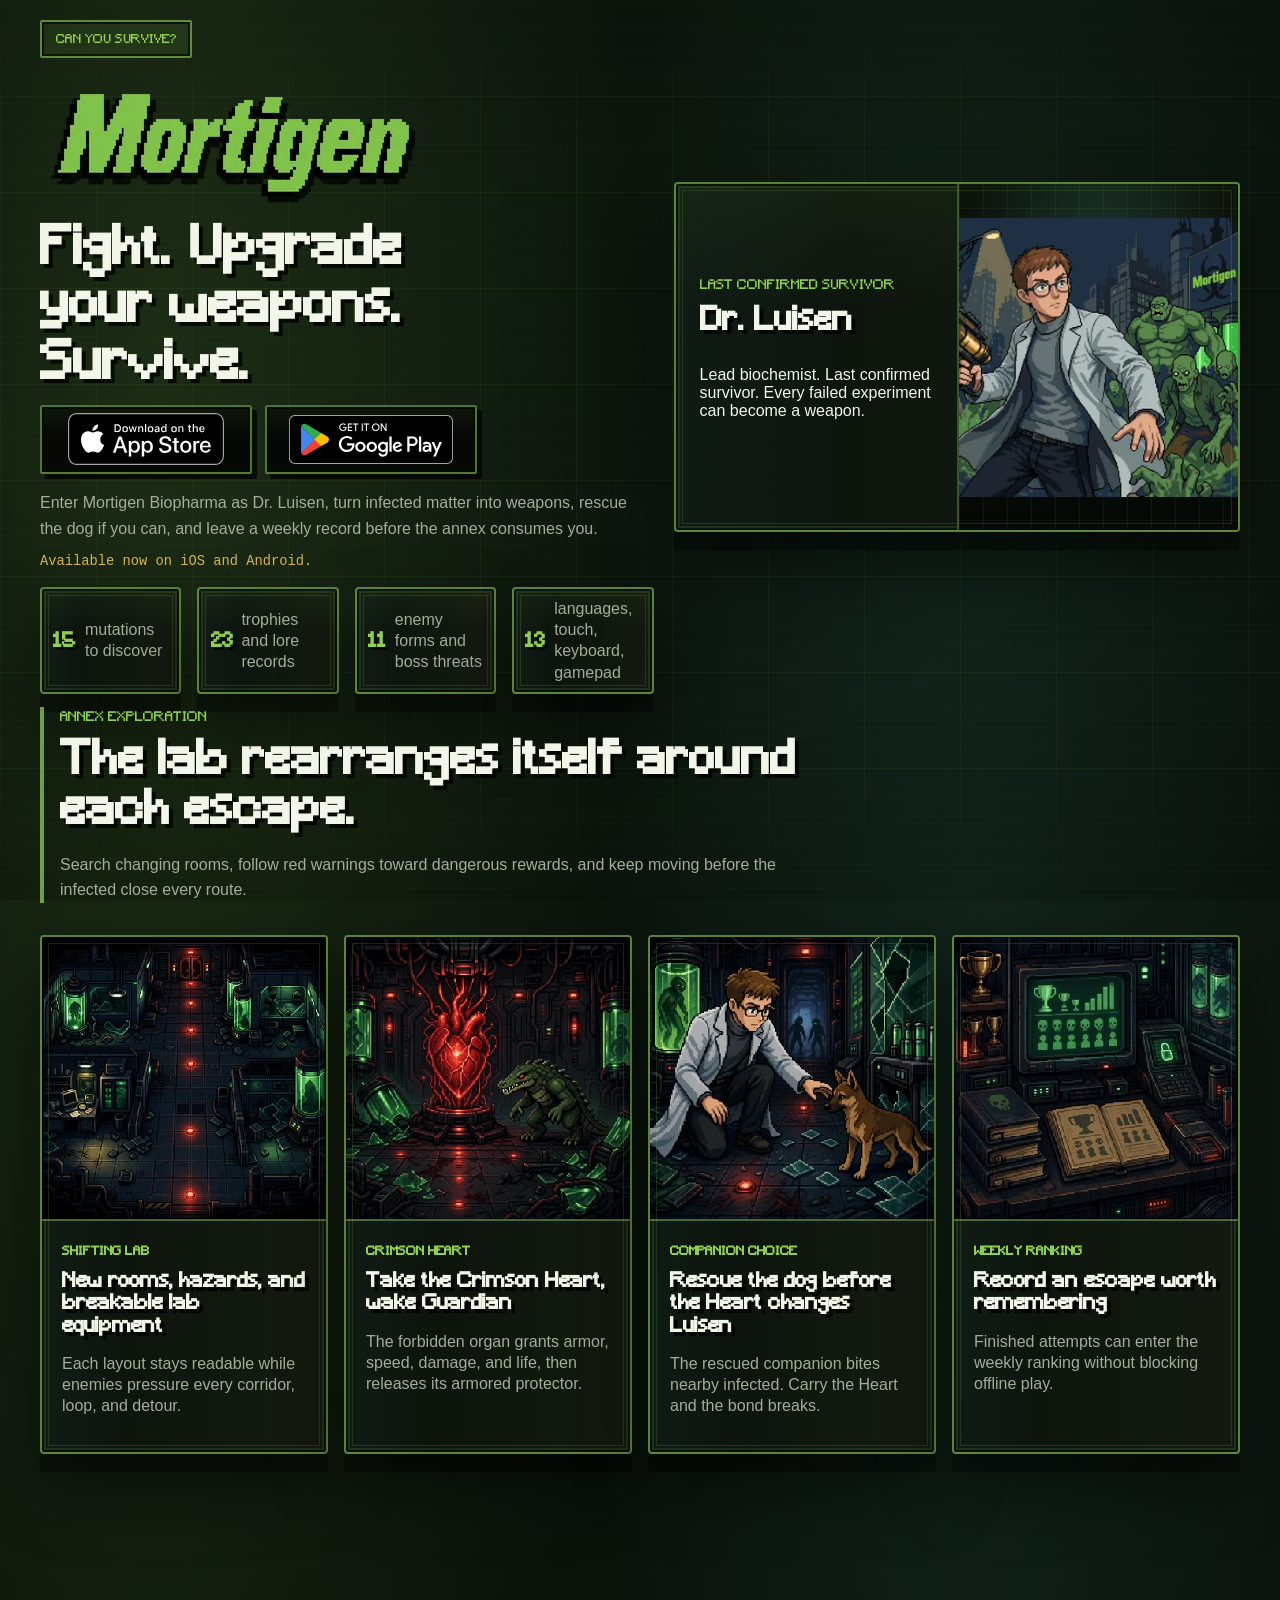
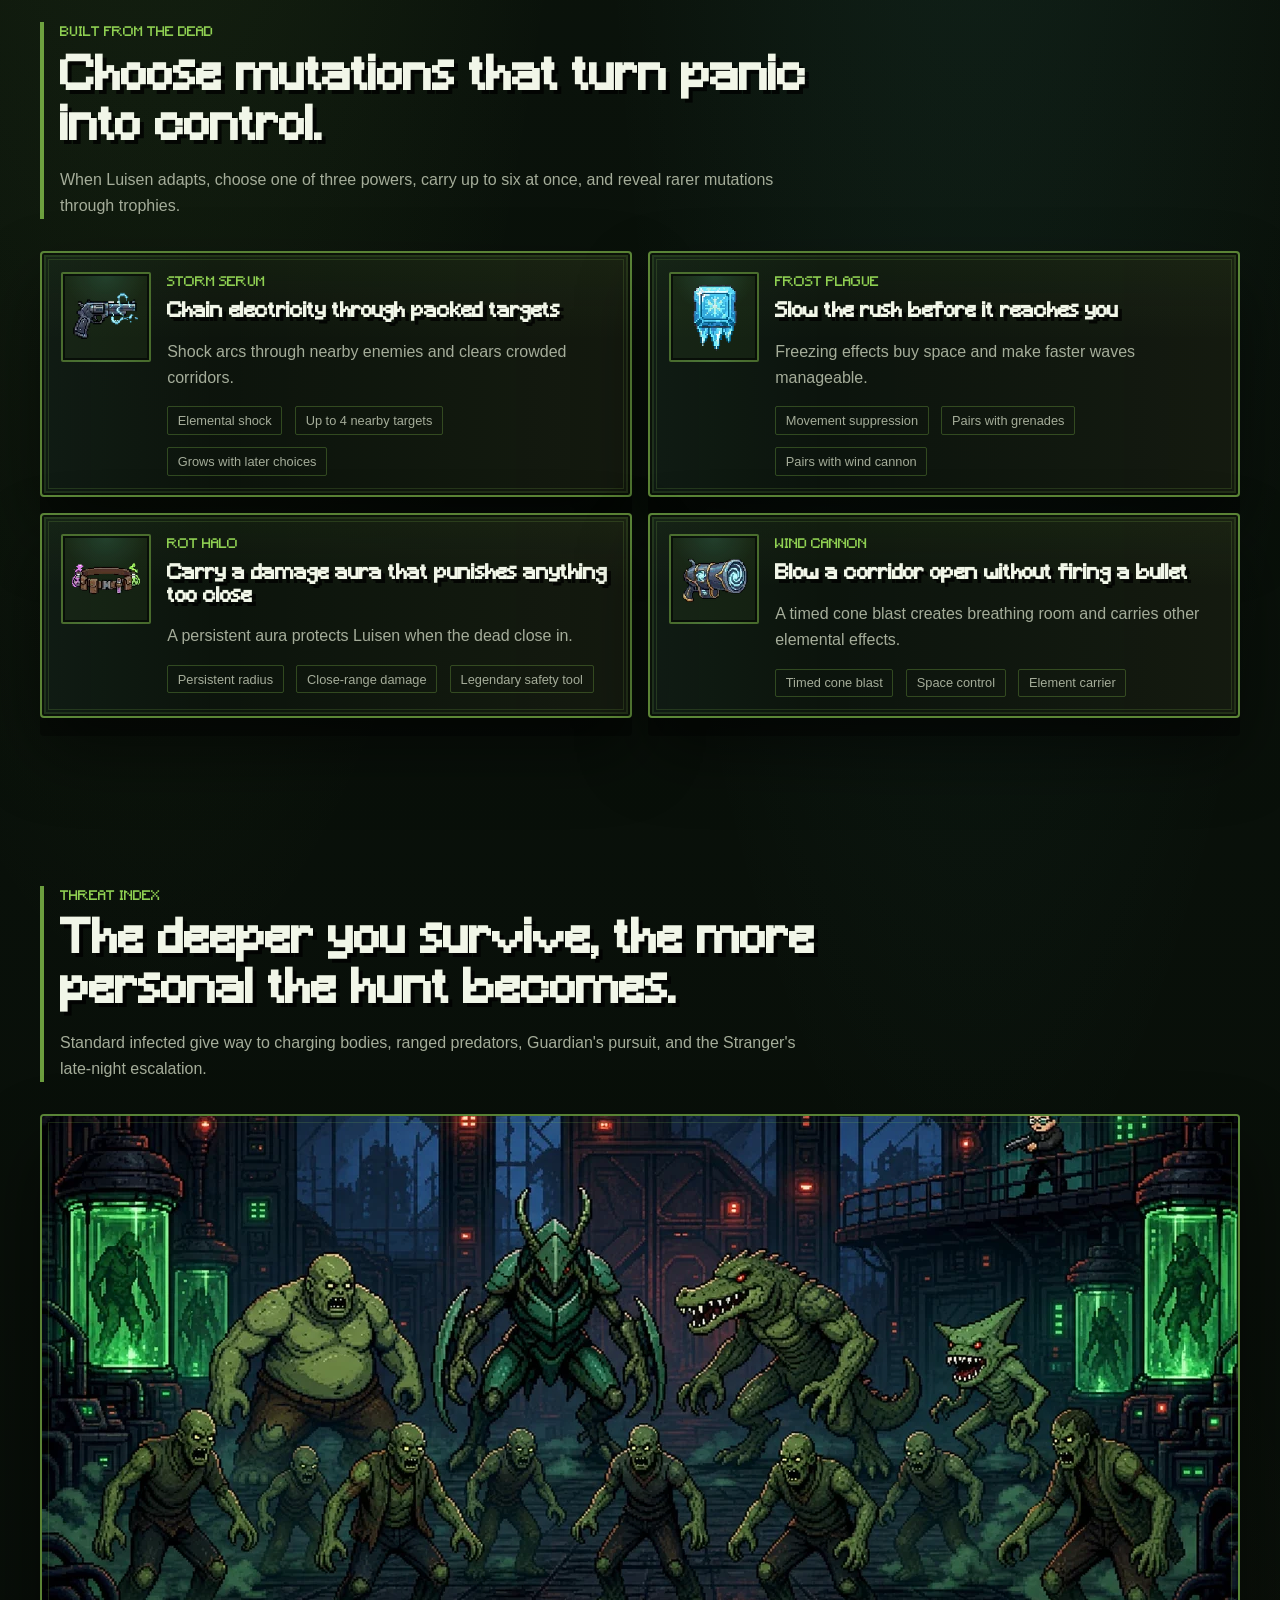
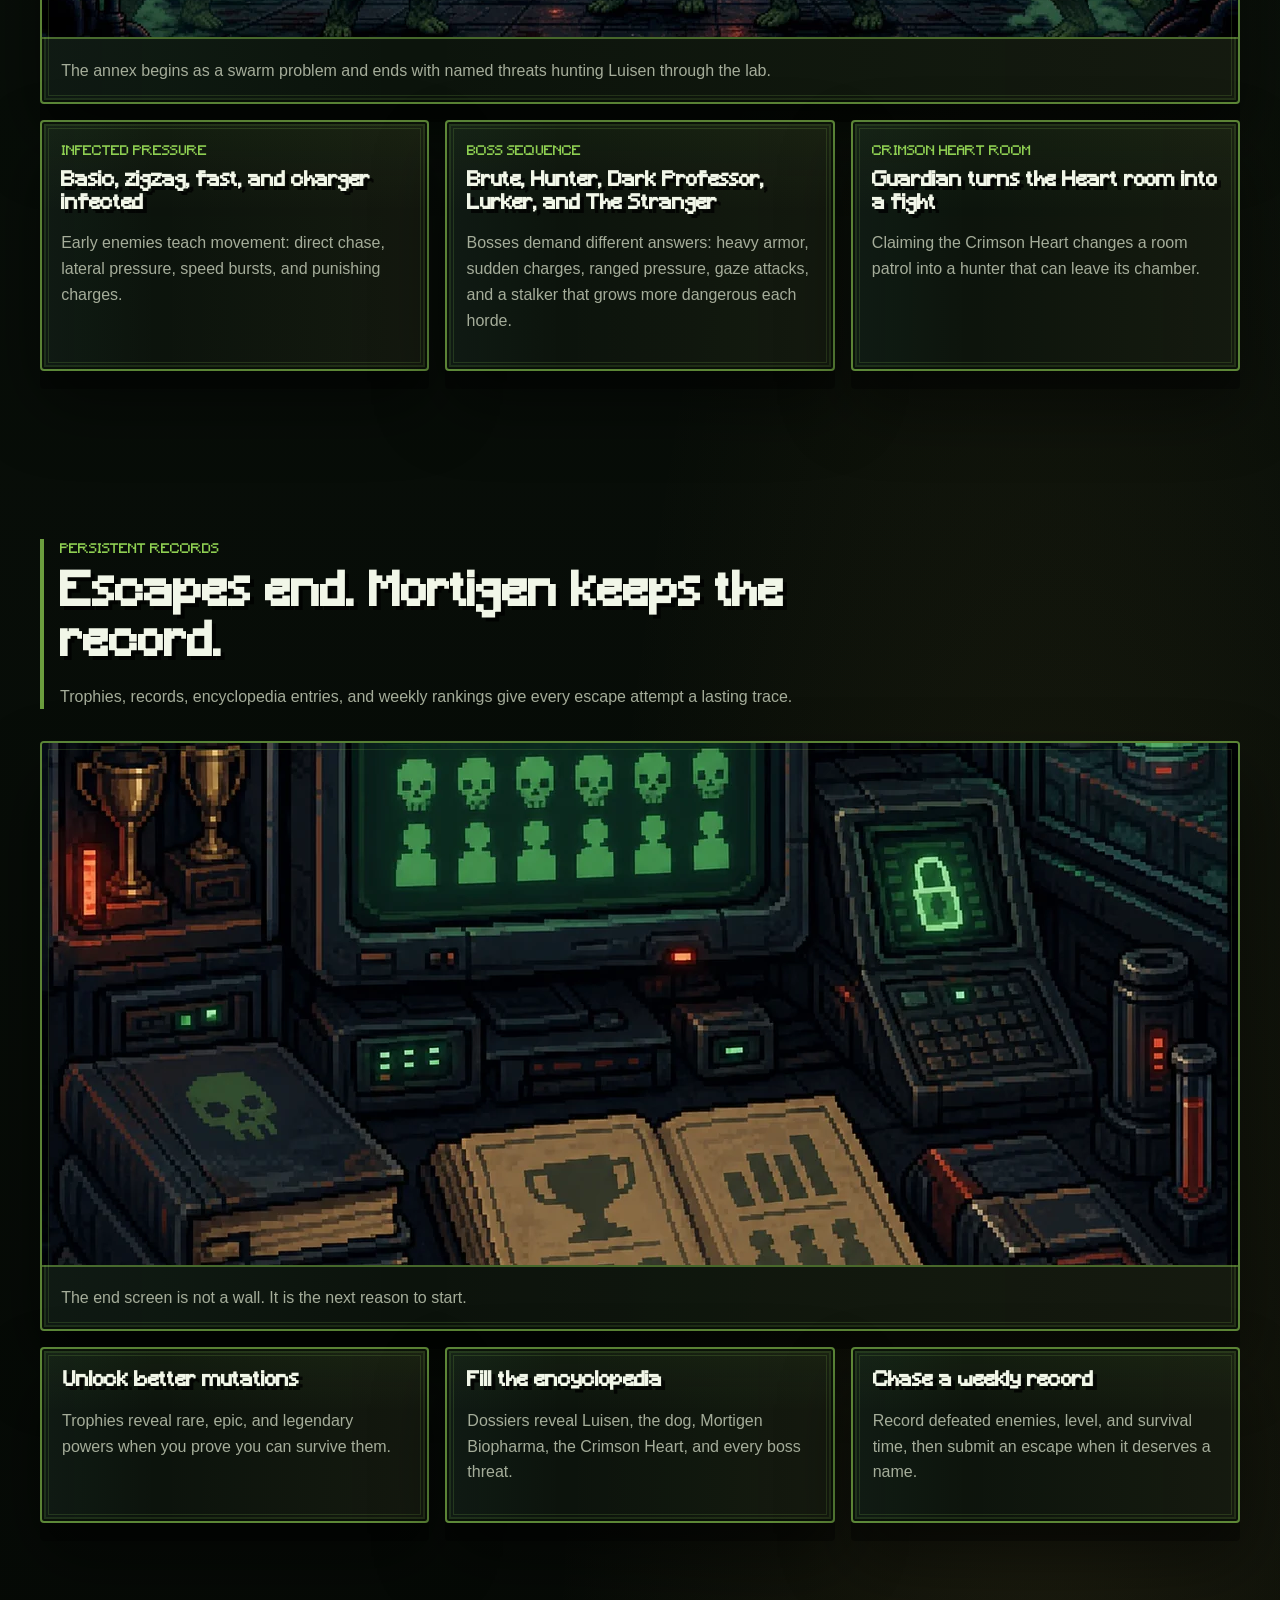
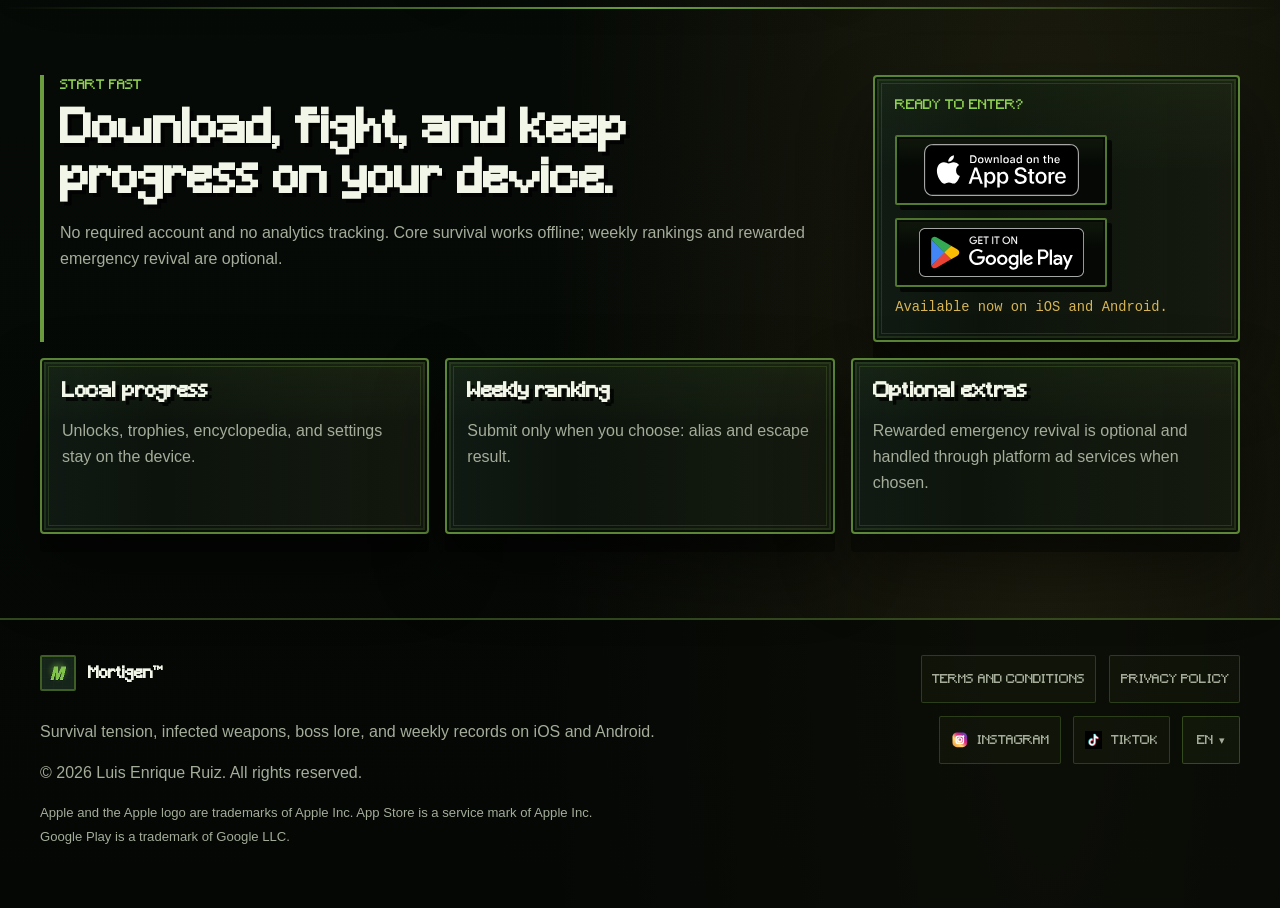
==== index.html @ 8c121f85 "animations" ====
<!doctype html>
<html lang="en">
  <head>
    <meta charset="utf-8">
    <meta name="viewport" content="width=device-width, initial-scale=1">
    <title data-i18n="meta.title">Mortigen | Survive the outbreak</title>
    <meta
      name="description"
      data-i18n-content="meta.description"
      content="Download Mortigen, a pixel survival shooter where a sealed biopharma annex, infected weapons, trophies, and weekly records shape every escape attempt."
    >
    <meta property="og:type" content="website">
    <meta
      property="og:title"
      data-i18n-content="meta.title"
      content="Mortigen | Survive the outbreak"
    >
    <meta
      property="og:description"
      data-i18n-content="meta.description"
      content="Download Mortigen, a pixel survival shooter where a sealed biopharma annex, infected weapons, trophies, and weekly records shape every escape attempt."
    >
    <meta property="og:url" content="https://koldo92.github.io/mortigen/">
    <meta property="og:image" content="https://koldo92.github.io/mortigen/assets/images/drluisen.png">
    <meta name="twitter:card" content="summary_large_image">
    <meta
      name="twitter:title"
      data-i18n-content="meta.title"
      content="Mortigen | Survive the outbreak"
    >
    <meta
      name="twitter:description"
      data-i18n-content="meta.description"
      content="Download Mortigen, a pixel survival shooter where a sealed biopharma annex, infected weapons, trophies, and weekly records shape every escape attempt."
    >
    <meta name="twitter:image" content="https://koldo92.github.io/mortigen/assets/images/drluisen.png">
    <script type="application/ld+json">
      {
        "@context": "https://schema.org",
        "@type": ["VideoGame", "MobileApplication"],
        "@id": "https://koldo92.github.io/mortigen/#app",
        "name": "Mortigen",
        "url": "https://koldo92.github.io/mortigen/",
        "image": "https://koldo92.github.io/mortigen/assets/images/drluisen.png",
        "description": "Mortigen is a pixel survival shooter for iOS and Android where a sealed biopharma annex, infected weapons, trophies, and weekly records shape every escape attempt.",
        "operatingSystem": "Android, iOS",
        "applicationCategory": "GameApplication",
        "offers": {
          "@type": "Offer",
          "price": "0.00"
        },
        "sameAs": [
          "https://apps.apple.com/us/app/mortigen/id6761758806",
          "https://play.google.com/store/apps/details?id=com.ler.mortigen"
        ]
      }
    </script>
    <link rel="icon" type="image/png" sizes="32x32" href="assets/images/favicon-32x32.png">
    <link rel="icon" type="image/png" sizes="16x16" href="assets/images/favicon-16x16.png">
    <link rel="icon" type="image/png" sizes="192x192" href="assets/images/favicon-192x192.png">
    <link rel="apple-touch-icon" sizes="180x180" href="assets/images/apple-touch-icon.png">
    <meta name="theme-color" content="#071009">
    <link rel="stylesheet" href="assets/css/site.css?v=20260701a">
    <script src="assets/js/home-i18n.js?v=20260701a" defer></script>
  </head>
  <body>
    <main id="main">
      <section class="section hero" id="download">
        <div class="container hero-grid">
          <div class="hero-copy">
            <span class="pill pulse" data-i18n="hero.status">
              CAN YOU SURVIVE?
            </span>

            <div class="logo-wrap">
              <img
                class="pixel-art"
                src="assets/images/mortigen_title-560.webp"
                srcset="
                  assets/images/mortigen_title-384.webp 384w,
                  assets/images/mortigen_title-560.webp 560w,
                  assets/images/mortigen_title-768.webp 768w
                "
                sizes="(max-width: 700px) calc(100vw - 1.25rem), 560px"
                width="1024"
                height="348"
                alt="Mortigen"
              >
            </div>

            <h1 data-i18n="hero.heading">
              Fight. Upgrade your weapons. Survive.
            </h1>

            <div class="hero-actions">
              <a
                class="store-badge-link"
                href="https://apps.apple.com/us/app/mortigen/id6761758806"
                target="_blank"
                rel="noopener noreferrer"
                data-i18n-aria-label="hero.appStoreBadgeAria"
                aria-label="Download Mortigen on the App Store"
              >
                <img
                  class="store-badge store-badge--app-store"
                  src="assets/images/app-store-badge.svg"
                  data-i18n-src="hero.appStoreBadgeSrc"
                  alt=""
                  aria-hidden="true"
                >
              </a>
              <a
                class="store-badge-link"
                href="https://play.google.com/store/apps/details?id=com.ler.mortigen"
                target="_blank"
                rel="noopener noreferrer"
                data-i18n-aria-label="hero.googlePlayBadgeAria"
                aria-label="Get Mortigen on Google Play"
              >
                <img
                  class="store-badge store-badge--google"
                  src="assets/images/google-play-badge-en.svg"
                  data-i18n-src="hero.googlePlayBadgeSrc"
                  alt=""
                  aria-hidden="true"
                >
              </a>
            </div>

            <p class="section-copy" data-i18n="hero.body">
              Enter Mortigen Biopharma as Dr. Luisen, turn infected matter into
              weapons, rescue the dog if you can, and leave a weekly record
              before the annex consumes you.
            </p>

            <p class="download-note" data-i18n="hero.downloadNote">
              Available now on iOS and Android.
            </p>

            <div class="stat-row">
              <article class="stat-card panel">
                <strong>15</strong>
                <span data-i18n="hero.statUpgrades">mutations to discover</span>
              </article>
              <article class="stat-card panel">
                <strong>23</strong>
                <span data-i18n="hero.statTrophies">
                  trophies and lore records
                </span>
              </article>
              <article class="stat-card panel">
                <strong>11</strong>
                <span data-i18n="hero.statBosses">enemy types and boss threats</span>
              </article>
              <article class="stat-card panel">
                <strong>13</strong>
                <span data-i18n="hero.statControls">
                  languages, touch, keyboard, gamepad
                </span>
              </article>
            </div>
          </div>

          <div
            class="hero-scene"
            data-i18n-aria-label="hero.sceneAria"
            aria-label="Mortigen artwork montage"
          >
            <article class="hero-card portrait-card panel">
              <div class="portrait-copy">
                <span class="eyebrow" data-i18n="hero.portraitEyebrow">
                  Last confirmed survivor
                </span>
                <h2>Dr. Luisen</h2>
                <p data-i18n="hero.portraitBody">
                  Lead biochemist. Last confirmed survivor. Every failed
                  experiment can become a weapon.
                </p>
              </div>
              <div class="portrait-frame">
                <img
                  src="assets/images/drluisen-480.webp"
                  srcset="
                    assets/images/drluisen-320.webp 320w,
                    assets/images/drluisen-480.webp 480w,
                    assets/images/drluisen-640.webp 640w,
                    assets/images/drluisen-768.webp 768w
                  "
                  sizes="(max-width: 1100px) calc(100vw - 2rem), 280px"
                  width="1024"
                  height="1024"
                  data-i18n-alt="hero.portraitAlt"
                  alt="Illustration of Dr. Luisen"
                >
              </div>
            </article>

          </div>
        </div>
      </section>

      <section class="section section-tight" id="systems">
        <div class="container">
          <header class="section-header">
            <span class="section-kicker" data-i18n="systems.kicker">Annex exploration</span>
            <h2 data-i18n="systems.heading">
              The lab rearranges itself around each escape.
            </h2>
            <p class="section-copy" data-i18n="systems.body">
              Search changing rooms, follow red warnings toward dangerous
              rewards, and keep moving before the infected close every route.
            </p>
          </header>

          <div class="systems-grid">
            <article class="system-card panel">
              <img
                class="system-card-media pixel-art"
                src="assets/images/lab-corridor-480.webp"
                srcset="
                  assets/images/lab-corridor-360.webp 360w,
                  assets/images/lab-corridor-480.webp 480w,
                  assets/images/lab-corridor-640.webp 640w
                "
                sizes="(max-width: 700px) calc(100vw - 1.25rem), (max-width: 900px) calc((100vw - 3rem) / 2), (max-width: 1232px) calc((100vw - 5rem) / 4), 288px"
                width="1254"
                height="1254"
                loading="lazy"
                decoding="async"
                data-i18n-alt="systems.card1Alt"
                alt="Pixel art shifting laboratory corridor"
              >
              <div class="system-card-body">
                <strong data-i18n="systems.card1Label">Shifting lab</strong>
                <h3 data-i18n="systems.card1Title">New rooms, hazards, and breakable lab equipment</h3>
                <p data-i18n="systems.card1Body">
                  Each layout stays readable while enemies pressure every
                  corridor, loop, and detour.
                </p>
              </div>
            </article>

            <article class="system-card panel">
              <img
                class="system-card-media pixel-art"
                src="assets/images/crimson-heart-room-480.webp"
                srcset="
                  assets/images/crimson-heart-room-360.webp 360w,
                  assets/images/crimson-heart-room-480.webp 480w,
                  assets/images/crimson-heart-room-640.webp 640w
                "
                sizes="(max-width: 700px) calc(100vw - 1.25rem), (max-width: 900px) calc((100vw - 3rem) / 2), (max-width: 1232px) calc((100vw - 5rem) / 4), 288px"
                width="1254"
                height="1254"
                loading="lazy"
                decoding="async"
                data-i18n-alt="systems.card2Alt"
                alt="Pixel art Crimson Heart room guarded by Guardian"
              >
              <div class="system-card-body">
                <strong data-i18n="systems.card2Label">Crimson Heart</strong>
                <h3 data-i18n="systems.card2Title">Take the Crimson Heart, wake Guardian</h3>
                <p data-i18n="systems.card2Body">
                  The forbidden organ grants armor, speed, damage, and life,
                  then releases its armored protector.
                </p>
              </div>
            </article>

            <article class="system-card panel">
              <img
                class="system-card-media pixel-art"
                src="assets/images/dog-rescue-480.webp"
                srcset="
                  assets/images/dog-rescue-360.webp 360w,
                  assets/images/dog-rescue-480.webp 480w,
                  assets/images/dog-rescue-640.webp 640w
                "
                sizes="(max-width: 700px) calc(100vw - 1.25rem), (max-width: 900px) calc((100vw - 3rem) / 2), (max-width: 1232px) calc((100vw - 5rem) / 4), 288px"
                width="1254"
                height="1254"
                loading="lazy"
                decoding="async"
                data-i18n-alt="systems.card3Alt"
                alt="Pixel art Dr. Luisen rescuing the dog"
              >
              <div class="system-card-body">
                <strong data-i18n="systems.card3Label">Companion choice</strong>
                <h3 data-i18n="systems.card3Title">Rescue the dog before the Heart changes Luisen</h3>
                <p data-i18n="systems.card3Body">
                  The rescued companion bites nearby infected. Carry the Heart
                  and the bond breaks.
                </p>
              </div>
            </article>

            <article class="system-card panel">
              <img
                class="system-card-media pixel-art"
                src="assets/images/progression-console-480.webp"
                srcset="
                  assets/images/progression-console-360.webp 360w,
                  assets/images/progression-console-480.webp 480w,
                  assets/images/progression-console-640.webp 640w
                "
                sizes="(max-width: 700px) calc(100vw - 1.25rem), (max-width: 900px) calc((100vw - 3rem) / 2), (max-width: 1232px) calc((100vw - 5rem) / 4), 288px"
                width="1254"
                height="1254"
                loading="lazy"
                decoding="async"
                data-i18n-alt="systems.card4Alt"
                alt="Pixel art weekly ranking console"
              >
              <div class="system-card-body">
                <strong data-i18n="systems.card4Label">Weekly ranking</strong>
                <h3 data-i18n="systems.card4Title">Record an escape worth remembering</h3>
                <p data-i18n="systems.card4Body">
                  Finished attempts can enter the weekly ranking without
                  blocking offline play.
                </p>
              </div>
            </article>
          </div>
        </div>
      </section>

      <section class="section" id="features">
        <div class="container">
          <header class="section-header">
            <span class="section-kicker" data-i18n="features.kicker">Built from the dead</span>
            <h2 data-i18n="features.heading">
              Choose mutations that turn panic into control.
            </h2>
            <p class="section-copy" data-i18n="features.body">
              When Luisen adapts, choose one of three powers, carry up to six at
              once, and reveal rarer mutations through trophies.
            </p>
          </header>

          <div class="features-grid">
            <article class="feature-card panel">
              <div class="icon-wrap">
                <img
                  class="pixel-art"
                  src="assets/images/electricity-96.webp"
                  srcset="
                    assets/images/electricity-96.webp 96w,
                    assets/images/electricity-144.webp 144w
                  "
                  sizes="72px"
                  data-i18n-alt="features.card1Alt"
                  alt="Electric pistol icon"
                >
              </div>
              <div>
                <span class="eyebrow" data-i18n="features.card1Eyebrow">Storm Serum</span>
                <h3 data-i18n="features.card1Title">Chain electricity through packed targets</h3>
                <p data-i18n="features.card1Body">
                  Shock arcs through nearby enemies and clears crowded corridors.
                </p>
                <div class="feature-meta">
                  <span data-i18n="features.card1Meta1">Elemental shock</span>
                  <span data-i18n="features.card1Meta2">Up to 4 nearby targets</span>
                  <span data-i18n="features.card1Meta3">Grows with later choices</span>
                </div>
              </div>
            </article>

            <article class="feature-card panel">
              <div class="icon-wrap">
                <img
                  class="pixel-art"
                  src="assets/images/ice-96.webp"
                  srcset="
                    assets/images/ice-96.webp 71w,
                    assets/images/ice-144.webp 106w
                  "
                  sizes="72px"
                  data-i18n-alt="features.card2Alt"
                  alt="Frozen rounds icon"
                >
              </div>
              <div>
                <span class="eyebrow" data-i18n="features.card2Eyebrow">Frost Plague</span>
                <h3 data-i18n="features.card2Title">Slow the rush before it reaches you</h3>
                <p data-i18n="features.card2Body">
                  Freezing effects buy space and make faster waves manageable.
                </p>
                <div class="feature-meta">
                  <span data-i18n="features.card2Meta1">Movement suppression</span>
                  <span data-i18n="features.card2Meta2">Pairs with grenades</span>
                  <span data-i18n="features.card2Meta3">Pairs with wind cannon</span>
                </div>
              </div>
            </article>

            <article class="feature-card panel">
              <div class="icon-wrap">
                <img
                  class="pixel-art"
                  src="assets/images/belt-96.webp"
                  srcset="
                    assets/images/belt-96.webp 96w,
                    assets/images/belt-144.webp 144w
                  "
                  sizes="72px"
                  data-i18n-alt="features.card3Alt"
                  alt="Aura power-up icon"
                >
              </div>
              <div>
                <span class="eyebrow" data-i18n="features.card3Eyebrow">Rot Halo</span>
                <h3 data-i18n="features.card3Title">
                  Carry a damage aura that punishes anything too close
                </h3>
                <p data-i18n="features.card3Body">
                  A persistent aura protects Luisen when the dead close in.
                </p>
                <div class="feature-meta">
                  <span data-i18n="features.card3Meta1">Persistent radius</span>
                  <span data-i18n="features.card3Meta2">Close-range damage</span>
                  <span data-i18n="features.card3Meta3">Legendary safety tool</span>
                </div>
              </div>
            </article>

            <article class="feature-card panel">
              <div class="icon-wrap">
                <img
                  class="pixel-art"
                  src="assets/images/windcannon-96.webp"
                  srcset="
                    assets/images/windcannon-96.webp 96w,
                    assets/images/windcannon-144.webp 144w
                  "
                  sizes="72px"
                  data-i18n-alt="features.card4Alt"
                  alt="Wind cannon icon"
                >
              </div>
              <div>
                <span class="eyebrow" data-i18n="features.card4Eyebrow">Wind Cannon</span>
                <h3 data-i18n="features.card4Title">
                  Blow a corridor open without firing a bullet
                </h3>
                <p data-i18n="features.card4Body">
                  A timed cone blast creates breathing room and carries other
                  elemental effects.
                </p>
                <div class="feature-meta">
                  <span data-i18n="features.card4Meta1">Timed cone blast</span>
                  <span data-i18n="features.card4Meta2">Space control</span>
                  <span data-i18n="features.card4Meta3">Element carrier</span>
                </div>
              </div>
            </article>
          </div>
        </div>
      </section>

      <section class="section" id="threats">
        <div class="container">
          <header class="section-header">
            <span class="section-kicker" data-i18n="threat.kicker">Threat index</span>
            <h2 data-i18n="threat.heading">
              The deeper you survive, the more personal the hunt becomes.
            </h2>
            <p class="section-copy" data-i18n="threat.body">
              Standard infected give way to charging bodies, ranged predators,
              Guardian's pursuit, and the Stranger's late-night escalation.
            </p>
          </header>

          <figure class="panel media-banner">
            <img
              class="pixel-art"
              src="assets/images/threat-roster-banner-960.webp"
              srcset="
                assets/images/threat-roster-banner-640.webp 640w,
                assets/images/threat-roster-banner-960.webp 960w,
                assets/images/threat-roster-banner-1200.webp 1200w
              "
              sizes="(max-width: 1232px) calc(100vw - 2rem), 1200px"
              width="1200"
              height="525"
              loading="lazy"
              decoding="async"
              data-i18n-alt="threat.mediaAlt"
              alt="Pixel art enemy roster inside the Mortigen annex"
            >
            <figcaption data-i18n="threat.mediaCaption">
              The annex begins as a swarm problem and ends with named threats
              hunting Luisen through the lab.
            </figcaption>
          </figure>

          <div class="threat-grid">
            <article class="threat-card panel">
              <span class="eyebrow" data-i18n="threat.card1Eyebrow">Infected pressure</span>
              <h3 data-i18n="threat.card1Title">Basic, zigzag, fast, and charger infected</h3>
              <p data-i18n="threat.card1Body">
                Early enemies teach movement: direct chase, lateral pressure,
                speed bursts, and punishing charges.
              </p>
            </article>

            <article class="threat-card panel">
              <span class="eyebrow" data-i18n="threat.card2Eyebrow">Boss sequence</span>
              <h3 data-i18n="threat.card2Title">Brute, Hunter, Dark Professor, Lurker, and The Stranger</h3>
              <p data-i18n="threat.card2Body">
                Bosses demand different answers: heavy armor, sudden charges,
                ranged pressure, gaze attacks, and a stalker that grows more
                dangerous each horde.
              </p>
            </article>

            <article class="threat-card panel">
              <span class="eyebrow" data-i18n="threat.card3Eyebrow">Crimson Heart room</span>
              <h3 data-i18n="threat.card3Title">Guardian turns the Heart room into a fight</h3>
              <p data-i18n="threat.card3Body">
                Claiming the Crimson Heart changes a room patrol into a hunter
                that can leave its chamber.
              </p>
            </article>
          </div>
        </div>
      </section>

      <section class="section" id="progression">
        <div class="container">
          <header class="section-header">
            <span class="section-kicker" data-i18n="progression.kicker">Persistent records</span>
            <h2 data-i18n="progression.heading">
              Escapes end. Mortigen keeps the record.
            </h2>
            <p class="section-copy" data-i18n="progression.body">
              Trophies, records, encyclopedia entries, and weekly
              rankings give every escape attempt a lasting trace.
            </p>
          </header>

          <figure class="panel progression-media">
            <img
              class="pixel-art"
              src="assets/images/progression-console-banner-960.webp"
              srcset="
                assets/images/progression-console-banner-640.webp 640w,
                assets/images/progression-console-banner-960.webp 960w,
                assets/images/progression-console-banner-1200.webp 1200w
              "
              sizes="(max-width: 1232px) calc(100vw - 2rem), 1200px"
              width="1200"
              height="525"
              loading="lazy"
              decoding="async"
              data-i18n-alt="progression.mediaAlt"
              alt="Pixel art progression console with trophies and weekly rank"
            >
            <figcaption data-i18n="progression.mediaCaption">
              The end screen is not a wall. It is the next reason to start.
            </figcaption>
          </figure>

          <div class="privacy-grid">
            <article class="privacy-card panel">
              <h3 data-i18n="progression.card1Title">Unlock better mutations</h3>
              <p data-i18n="progression.card1Body">
                Trophies reveal rare, epic, and legendary powers when you prove
                you can survive them.
              </p>
            </article>

            <article class="privacy-card panel">
              <h3 data-i18n="progression.card2Title">Fill the encyclopedia</h3>
              <p data-i18n="progression.card2Body">
                Dossiers reveal Luisen, the dog, Mortigen Biopharma, the
                Crimson Heart, and every boss threat.
              </p>
            </article>

            <article class="privacy-card panel">
              <h3 data-i18n="progression.card3Title">Chase a weekly record</h3>
              <p data-i18n="progression.card3Body">
                Record defeated enemies, depth reached, and survival time, then
                submit an escape when it deserves a name.
              </p>
            </article>
          </div>
        </div>
      </section>

      <section class="section final-cta" id="privacy-summary">
        <div class="container final-cta-grid">
          <header class="section-header final-cta-copy">
            <span class="section-kicker" data-i18n="privacy.kicker">Start fast</span>
            <h2 data-i18n="privacy.heading">
              Download, fight, and keep progress on your device.
            </h2>
            <p class="section-copy" data-i18n="privacy.body">
              No required account and no analytics tracking. Core survival
              works offline; weekly rankings and rewarded emergency revival are
              optional.
            </p>
          </header>

          <div
            class="panel final-download-panel"
            data-i18n-aria-label="privacy.downloadAria"
            aria-label="Download Mortigen"
          >
            <span class="eyebrow" data-i18n="privacy.downloadEyebrow">Ready to enter?</span>
            <div class="hero-actions hero-actions--compact">
              <a
                class="store-badge-link"
                href="https://apps.apple.com/us/app/mortigen/id6761758806"
                target="_blank"
                rel="noopener noreferrer"
                data-i18n-aria-label="hero.appStoreBadgeAria"
                aria-label="Download Mortigen on the App Store"
              >
                <img
                  class="store-badge store-badge--app-store"
                  src="assets/images/app-store-badge.svg"
                  data-i18n-src="hero.appStoreBadgeSrc"
                  alt=""
                  aria-hidden="true"
                >
              </a>
              <a
                class="store-badge-link"
                href="https://play.google.com/store/apps/details?id=com.ler.mortigen"
                target="_blank"
                rel="noopener noreferrer"
                data-i18n-aria-label="hero.googlePlayBadgeAria"
                aria-label="Get Mortigen on Google Play"
              >
                <img
                  class="store-badge store-badge--google"
                  src="assets/images/google-play-badge-en.svg"
                  data-i18n-src="hero.googlePlayBadgeSrc"
                  alt=""
                  aria-hidden="true"
                >
              </a>
            </div>
            <p class="download-note" data-i18n="hero.downloadNote">
              Available now on iOS and Android.
            </p>
          </div>
        </div>

        <div class="container">
          <div class="privacy-grid trust-grid">
            <article class="privacy-card panel">
              <h3 data-i18n="privacy.card1Title">Local progress</h3>
              <p data-i18n="privacy.card1Body">
                Unlocks, trophies, encyclopedia, and settings stay on
                the device.
              </p>
            </article>

            <article class="privacy-card panel">
              <h3 data-i18n="privacy.card2Title">Weekly ranking</h3>
              <p data-i18n="privacy.card2Body">
                Submit only when you choose: alias and escape result.
              </p>
            </article>

            <article class="privacy-card panel">
              <h3 data-i18n="privacy.card3Title">Optional extras</h3>
              <p data-i18n="privacy.card3Body">
                Rewarded emergency revival is optional and handled through
                platform ad services when chosen.
              </p>
            </article>
          </div>
        </div>
      </section>

    </main>

    <footer class="footer">
      <div class="container footer-inner">
        <div class="footer-copy">
          <div class="footer-brand">
            <span class="footer-brand-mark">
              <img
                class="pixel-art"
                src="assets/images/app_icon-64.png"
                width="64"
                height="64"
                alt=""
                aria-hidden="true"
              >
            </span>
            <strong data-i18n="footer.title">Mortigen™</strong>
          </div>
          <p data-i18n="footer.body">
            Survival tension, infected weapons, boss lore, and weekly records on iOS and Android.
          </p>
          <p data-i18n="footer.copyright">
            © 2026 Luis Enrique Ruiz. All rights reserved.
          </p>
          <p class="footer-legal-note footer-legal-note-inline">
            <span data-i18n="footer.appleTrademark">
              Apple and the Apple logo are trademarks of Apple Inc. App Store is
              a service mark of Apple Inc.
            </span>
            <span data-i18n="footer.googleTrademark">
              Google Play is a trademark of Google LLC.
            </span>
          </p>
        </div>

        <div class="footer-links">
          <a
            href="terms.html"
            data-i18n="footer.terms"
            data-i18n-href="links.terms"
          >
            Terms and Conditions
          </a>
          <a
            href="privacy.html"
            data-i18n="footer.privacy"
            data-i18n-href="links.privacy"
          >
            Privacy Policy
          </a>
          <div class="footer-social-links">
            <a
              class="footer-social-link"
              href="https://www.instagram.com/mortigengame"
              target="_blank"
              rel="noopener noreferrer"
              aria-label="Instagram"
              title="Instagram"
            >
              <svg viewBox="0 0 24 24" aria-hidden="true" focusable="false">
                <defs>
                  <linearGradient id="instagram-gradient-index" x1="0%" y1="100%" x2="100%" y2="0%">
                    <stop offset="0%" stop-color="#f58529" />
                    <stop offset="35%" stop-color="#feda77" />
                    <stop offset="60%" stop-color="#dd2a7b" />
                    <stop offset="82%" stop-color="#8134af" />
                    <stop offset="100%" stop-color="#515bd4" />
                  </linearGradient>
                </defs>
                <rect x="2" y="2" width="20" height="20" rx="6" fill="url(#instagram-gradient-index)" />
                <rect x="7" y="7" width="10" height="10" rx="3" fill="none" stroke="#fff" stroke-width="1.8" />
                <circle cx="12" cy="12" r="2.7" fill="none" stroke="#fff" stroke-width="1.8" />
                <circle cx="17.1" cy="6.9" r="1.2" fill="#fff" />
              </svg>
              <span>Instagram</span>
            </a>
            <a
              class="footer-social-link"
              href="https://www.tiktok.com/@mortigengame"
              target="_blank"
              rel="noopener noreferrer"
              aria-label="TikTok"
              title="TikTok"
            >
              <img
                src="assets/images/tiktok-icon-black-square-48.png"
                alt=""
                width="24"
                height="24"
              />
              <span>TikTok</span>
            </a>
          </div>
          <div
            class="lang-switch lang-switch--dropdown footer-lang-switch"
            data-lang-switch
          >
            <button
              class="lang-switch__trigger"
              type="button"
              data-lang-trigger
              aria-haspopup="true"
              aria-expanded="false"
              data-i18n-aria-label="lang.aria"
              aria-label="Language selector"
            >
              <span class="lang-switch__trigger-label" data-lang-trigger-label>EN</span>
              <span class="lang-switch__chevron" aria-hidden="true">▾</span>
            </button>
            <div
              class="lang-switch__menu"
              role="group"
              data-lang-menu
              hidden
            >
              <button
                class="lang-switch__button"
                type="button"
                data-lang-toggle="en"
                aria-pressed="true"
              >
                EN
              </button>
              <button
                class="lang-switch__button"
                type="button"
                data-lang-toggle="es"
                aria-pressed="false"
              >
                ES
              </button>
              <button
                class="lang-switch__button"
                type="button"
                data-lang-toggle="zh"
                aria-pressed="false"
              >
                中文
              </button>
              <button
                class="lang-switch__button"
                type="button"
                data-lang-toggle="fr"
                aria-pressed="false"
              >
                FR
              </button>
              <button
                class="lang-switch__button"
                type="button"
                data-lang-toggle="hi"
                aria-pressed="false"
              >
                HI
              </button>
              <button
                class="lang-switch__button"
                type="button"
                data-lang-toggle="pt"
                aria-pressed="false"
              >
                PT
              </button>
              <button
                class="lang-switch__button"
                type="button"
                data-lang-toggle="ru"
                aria-pressed="false"
              >
                RU
              </button>
              <button
                class="lang-switch__button"
                type="button"
                data-lang-toggle="eu"
                aria-pressed="false"
              >
                EU
              </button>
              <button
                class="lang-switch__button"
                type="button"
                data-lang-toggle="de"
                aria-pressed="false"
              >
                DE
              </button>
              <button
                class="lang-switch__button"
                type="button"
                data-lang-toggle="it"
                aria-pressed="false"
              >
                IT
              </button>
              <button
                class="lang-switch__button"
                type="button"
                data-lang-toggle="ja"
                aria-pressed="false"
              >
                日本語
              </button>
              <button
                class="lang-switch__button"
                type="button"
                data-lang-toggle="bn"
                aria-pressed="false"
              >
                বাংলা
              </button>
              <button
                class="lang-switch__button"
                type="button"
                data-lang-toggle="ko"
                aria-pressed="false"
              >
                한국어
              </button>
            </div>
          </div>
        </div>
      </div>
    </footer>
  </body>
</html>
---- assets/css/site.css ----
@font-face {
  font-family: "RetroFont";
  src: url("../fonts/retrofont.ttf") format("truetype");
  font-display: swap;
}:root {
  --bg: #050805;
  --bg-2: #0c160d;
  --panel: rgba(13, 21, 13, 0.93);
  --panel-strong: rgba(6, 10, 6, 0.97);
  --line: rgba(143, 208, 82, 0.26);
  --line-strong: rgba(143, 208, 82, 0.58);
  --text: #f1f6e8;
  --muted: #a5ad9a;
  --toxic: #8fd052;
  --teal: #65e6d4;
  --amber: #e8c35a;
  --danger: #e36e54;
  --shadow: 0 18px 0 rgba(0, 0, 0, 0.36), 0 34px 70px rgba(0, 0, 0, 0.48);
  --radius: 4px;
  --radius-sm: 2px;
  --font-display: "RetroFont", "Trebuchet MS", sans-serif;
  --font-body: "Avenir Next", "Segoe UI", "Helvetica Neue", sans-serif;
  --font-mono: "SFMono-Regular", "Menlo", "Consolas", monospace;
}* {
  box-sizing: border-box;
}html {
  scroll-behavior: smooth;
  scroll-padding-top: 7rem;
}body {
  margin: 0;
  min-height: 100vh;
  font-family: var(--font-body);
  color: var(--text);
  background:
    radial-gradient(ellipse at 12% 6%, rgba(143, 208, 82, 0.13), transparent 30%),
    radial-gradient(ellipse at 82% 92%, rgba(232, 195, 90, 0.1), transparent 34%),
    radial-gradient(ellipse at 76% 18%, rgba(101, 230, 212, 0.08), transparent 28%),
    linear-gradient(180deg, var(--bg-2), var(--bg));
}body::before,
body::after {
  content: "";
  position: fixed;
  inset: 0;
  pointer-events: none;
  z-index: -1;
}body::before {
  opacity: 0.42;
  background:
    linear-gradient(90deg, rgba(143, 208, 82, 0.12) 1px, transparent 1px),
    linear-gradient(rgba(143, 208, 82, 0.1) 1px, transparent 1px),
    linear-gradient(90deg, rgba(143, 208, 82, 0.035) 1px, transparent 1px),
    linear-gradient(rgba(143, 208, 82, 0.035) 1px, transparent 1px);
  background-size: 96px 96px, 96px 96px, 16px 16px, 16px 16px;
  mask-image: linear-gradient(180deg, transparent 0, #000 8rem, #000 calc(100% - 8rem), transparent 100%);
}body::after {
  background:
    repeating-linear-gradient(
      180deg,
      rgba(241, 246, 232, 0.035) 0,
      rgba(241, 246, 232, 0.035) 1px,
      transparent 2px,
      transparent 6px
    ),
    radial-gradient(ellipse at center, transparent 48%, rgba(0, 0, 0, 0.52) 100%);
  opacity: 0.36;
}a {
  color: inherit;
  text-decoration: none;
}img {
  display: block;
  max-width: 100%;
  height: auto;
}.pixel-art {
  image-rendering: pixelated;
  image-rendering: crisp-edges;
}.container {
  width: min(calc(100% - 2rem), 1200px);
  margin: 0 auto;
}.panel {
  position: relative;
  overflow: hidden;
  border: 2px solid var(--line-strong);
  border-radius: var(--radius);
  background:
    linear-gradient(180deg, rgba(143, 208, 82, 0.055), transparent 36%),
    linear-gradient(90deg, rgba(101, 230, 212, 0.035), transparent 30%, rgba(232, 195, 90, 0.035)),
    var(--panel);
  box-shadow:
    inset 0 0 0 2px rgba(5, 8, 5, 0.78),
    inset 0 0 0 4px rgba(143, 208, 82, 0.12),
    var(--shadow);
}.panel::before {
  content: "";
  position: absolute;
  inset: 6px;
  border: 1px solid rgba(143, 208, 82, 0.17);
  pointer-events: none;
  z-index: 1;
}.pill,
.section-kicker,
.eyebrow {
  font-family: var(--font-display);
  letter-spacing: 0;
}.pill {
  display: inline-flex;
  align-items: center;
  gap: 0.5rem;
  margin-bottom: 1.1rem;
  padding: 0.62rem 0.85rem;
  border: 2px solid rgba(143, 208, 82, 0.56);
  border-radius: var(--radius-sm);
  background: rgba(143, 208, 82, 0.1);
  color: var(--toxic);
  font-size: 0.78rem;
  text-transform: uppercase;
  box-shadow: inset 0 0 0 2px rgba(5, 8, 5, 0.72);
}.section-kicker,
.eyebrow {
  display: inline-block;
  margin-bottom: 0.7rem;
  color: var(--toxic);
  font-size: 0.8rem;
  text-transform: uppercase;
}.lang-switch {
  display: inline-flex;
  flex-wrap: wrap;
  align-items: center;
  max-width: 100%;
  padding: 0.25rem;
  border: 1px solid rgba(143, 208, 82, 0.22);
  border-radius: var(--radius-sm);
  background: rgba(143, 208, 82, 0.045);
}.lang-switch--dropdown {
  position: relative;
  padding: 0;
  border: 0;
  background: transparent;
  border-radius: 0;
  overflow: visible;
}.lang-switch__trigger {
  display: inline-flex;
  align-items: center;
  gap: 0.4rem;
  min-height: 48px;
  padding: 0.65rem 0.85rem;
  border: 1px solid rgba(143, 208, 82, 0.28);
  border-radius: var(--radius-sm);
  background: rgba(143, 208, 82, 0.055);
  color: var(--muted);
  font-family: var(--font-display);
  font-size: 0.78rem;
  letter-spacing: 0;
  cursor: pointer;
  transition:
    color 160ms ease,
    background 160ms ease,
    border-color 160ms ease,
    box-shadow 160ms ease;
}.lang-switch__trigger:hover,
.lang-switch__trigger:focus-visible {
  color: var(--text);
  border-color: rgba(143, 208, 82, 0.72);
  outline: none;
}.lang-switch__trigger[aria-expanded="true"] {
  color: var(--text);
  border-color: rgba(143, 208, 82, 0.72);
  background: rgba(143, 208, 82, 0.12);
}.lang-switch__chevron {
  font-size: 0.7rem;
  line-height: 1;
  transition: transform 160ms ease;
}.lang-switch__trigger[aria-expanded="true"] .lang-switch__chevron {
  transform: rotate(180deg);
}.lang-switch__menu {
  position: absolute;
  top: calc(100% + 0.5rem);
  right: 0;
  z-index: 30;
  display: grid;
  grid-template-columns: repeat(3, minmax(0, 1fr));
  gap: 0.25rem;
  min-width: 14rem;
  max-width: min(20rem, calc(100vw - 2rem));
  padding: 0.5rem;
  border: 1px solid var(--line);
  border-radius: var(--radius-sm);
  background: var(--panel-strong);
  box-shadow: var(--shadow);
  backdrop-filter: blur(18px);
}.lang-switch__menu[hidden] {
  display: none;
}.lang-switch--dropdown .lang-switch__button {
  width: 100%;
  text-align: center;
}@media (max-width: 700px) {
.lang-switch__menu {
    left: 0;
    right: auto;
    min-width: min(16rem, calc(100vw - 2rem));
  }.lang-switch--dropdown {
    align-self: flex-start;
  }
}
.lang-switch__button {
  border: 0;
  border-radius: var(--radius-sm);
  background: transparent;
  color: var(--muted);
  font-family: var(--font-display);
  font-size: 0.78rem;
  letter-spacing: 0;
  min-height: 44px;
  padding: 0.55rem 0.8rem;
  cursor: pointer;
  transition:
    color 160ms ease,
    background 160ms ease,
    box-shadow 160ms ease;
}.lang-switch__button[aria-pressed="true"] {
  color: #07100a;
  background: var(--toxic);
  box-shadow: 3px 3px 0 rgba(0, 0, 0, 0.72);
}.lang-switch__button:hover,
.lang-switch__button:focus-visible {
  color: var(--text);
  outline: none;
}.section {
  position: relative;
  padding: 5.25rem 0;
}.section-tight {
  padding-top: 0;
}.section-header {
  max-width: 790px;
  margin-bottom: 2rem;
  padding-left: 1rem;
  border-left: 4px solid rgba(143, 208, 82, 0.74);
}.section-copy,
.feature-card p,
.threat-card p,
.privacy-card p,
.footer p,
.legal-intro {
  color: var(--muted);
  line-height: 1.62;
}h1,
h2,
h3 {
  margin: 0 0 0.75rem;
  line-height: 1.1;
  font-family: var(--font-display);
  letter-spacing: 0;
  overflow-wrap: anywhere;
  text-shadow: 4px 4px 0 rgba(0, 0, 0, 0.76);
}h1 {
  max-width: 13ch;
  font-size: 3.25rem;
}h2 {
  font-size: 2.85rem;
}h3 {
  font-size: 1.28rem;
}.logo-wrap {
  max-width: 390px;
  margin-bottom: 0.75rem;
  filter: drop-shadow(6px 6px 0 rgba(0, 0, 0, 0.72));
}.hero {
  min-height: auto;
  padding-top: 1.25rem;
  padding-bottom: 0.8rem;
  display: flex;
  align-items: center;
}.hero-grid {
  display: grid;
  grid-template-columns: minmax(0, 1.04fr) minmax(0, 0.96fr);
  gap: 1.25rem;
  align-items: center;
}.hero-actions,
.footer-links,
.quick-links,
.feature-meta {
  display: flex;
  flex-wrap: wrap;
  gap: 0.8rem;
}.hero-actions {
  align-items: center;
  margin: 0.85rem 0 0.65rem;
}.hero-actions--compact {
  margin: 0.75rem 0 0.7rem;
}.download-note {
  margin: -0.35rem 0 0;
  color: rgba(232, 195, 90, 0.92);
  font-family: var(--font-mono);
  font-size: 0.86rem;
  line-height: 1.5;
}.store-badge-link {
  display: inline-flex;
  align-items: center;
  justify-content: center;
  inline-size: 13.25rem;
  block-size: 4.35rem;
  padding: 0.45rem 0.6rem;
  border: 2px solid rgba(143, 208, 82, 0.54);
  border-radius: var(--radius-sm);
  background:
    linear-gradient(180deg, rgba(143, 208, 82, 0.08), transparent 44%),
    #050805;
  box-shadow:
    inset 0 0 0 2px rgba(5, 8, 5, 0.8),
    5px 5px 0 rgba(0, 0, 0, 0.72);
  overflow: hidden;
  line-height: 0;
  transition:
    transform 180ms ease,
    opacity 180ms ease;
}.store-badge-link:hover,
.store-badge-link:focus-visible {
  transform: translate(-2px, -2px);
  border-color: rgba(143, 208, 82, 0.92);
}.store-badge-link:focus-visible {
  outline: 2px solid rgba(109, 235, 232, 0.82);
  outline-offset: 4px;
  border-radius: var(--radius-sm);
}.store-badge {
  display: block;
  width: auto;
  height: auto;
  max-width: none;
}.store-badge--app-store {
  height: 3.25rem;
  max-width: 100%;
}.store-badge--google {
  height: 3.05rem;
  max-width: 100%;
}.stat-row,
.systems-grid,
.features-grid,
.threat-grid,
.privacy-grid {
  display: grid;
  gap: 1rem;
}.stat-row {
  margin-top: 0.85rem;
  grid-template-columns: repeat(4, minmax(0, 1fr));
}.stat-card,
.privacy-card {
  padding: 1.25rem;
}.stat-card {
  display: flex;
  min-height: 3.75rem;
  align-items: center;
  gap: 0.55rem;
  padding: 0.6rem 0.7rem;
}.system-card {
  display: flex;
  min-height: 100%;
  flex-direction: column;
}.system-card-media {
  width: 100%;
  height: auto;
  aspect-ratio: 1 / 1;
  object-fit: cover;
  border-bottom: 2px solid rgba(143, 208, 82, 0.42);
  background: rgba(143, 208, 82, 0.04);
}.system-card-body {
  padding: 1.25rem;
}.system-card strong {
  display: inline-block;
  margin-bottom: 0.7rem;
  color: var(--toxic);
  font-family: var(--font-display);
  font-size: 0.78rem;
  letter-spacing: 0;
  text-transform: uppercase;
}.stat-card strong {
  display: block;
  margin-bottom: 0;
  color: var(--toxic);
  font-family: var(--font-display);
  font-size: 1.25rem;
  font-weight: 800;
  text-shadow: 3px 3px 0 rgba(0, 0, 0, 0.72);
}.stat-card span,
.system-card p {
  color: var(--muted);
  line-height: 1.32;
}.system-card h3,
.system-card p {
  overflow-wrap: break-word;
}.hero-scene {
  display: grid;
  grid-template-columns: 1fr;
  gap: 1rem;
  align-items: start;
}.hero-card {
  padding: 0;
}.portrait-card {
  position: relative;
  display: grid;
  grid-template-columns: minmax(0, 1fr) minmax(0, 1fr);
  gap: 0;
  min-height: 350px;
}.portrait-card h2 {
  font-size: 2rem;
}.portrait-copy {
  padding: 1.5rem;
  display: flex;
  flex-direction: column;
  justify-content: center;
}.portrait-frame {
  min-height: 320px;
  border-left: 2px solid rgba(143, 208, 82, 0.38);
  border-radius: 0;
  background:
    linear-gradient(90deg, rgba(143, 208, 82, 0.07) 1px, transparent 1px),
    linear-gradient(rgba(143, 208, 82, 0.06) 1px, transparent 1px),
    radial-gradient(circle at 50% 18%, rgba(101, 230, 212, 0.16), transparent 42%),
    linear-gradient(180deg, rgba(8, 14, 8, 0.66), rgba(5, 8, 5, 0.95));
  background-size: 24px 24px, 24px 24px, auto, auto;
  display: flex;
  justify-content: center;
  align-items: center;
  overflow: hidden;
}.portrait-frame img {
  width: min(100%, 340px);
  height: auto;
  max-height: 100%;
  object-fit: contain;
  object-position: center;
}.systems-grid {
  grid-template-columns: repeat(4, minmax(0, 1fr));
}.feature-card,
.threat-card,
.media-banner figcaption,
.progression-media figcaption {
  padding: 1.2rem;
}.features-grid {
  grid-template-columns: repeat(2, minmax(0, 1fr));
}.feature-card {
  display: grid;
  grid-template-columns: 90px 1fr;
  gap: 1rem;
  align-items: start;
}.icon-wrap {
  display: grid;
  place-items: center;
  width: 90px;
  min-height: 90px;
  border: 2px solid rgba(143, 208, 82, 0.42);
  border-radius: var(--radius-sm);
  background:
    radial-gradient(circle at top, rgba(101, 230, 212, 0.12), transparent 42%),
    rgba(143, 208, 82, 0.055);
  box-shadow: inset 0 0 0 2px rgba(5, 8, 5, 0.75);
}.icon-wrap img {
  width: 72px;
  height: 72px;
  max-width: 100%;
  max-height: 100%;
  object-fit: contain;
}.feature-meta span {
  padding: 0.35rem 0.6rem;
  border: 1px solid rgba(143, 208, 82, 0.28);
  border-radius: var(--radius-sm);
  color: var(--muted);
  font-size: 0.8rem;
}.threat-grid,
.privacy-grid {
  grid-template-columns: repeat(3, minmax(0, 1fr));
}.threat-card,
.privacy-card {
  min-height: 100%;
}.threat-card ul,
.legal-card ul {
  margin: 1rem 0 0;
  padding: 0;
  list-style: none;
}.threat-card li,
.legal-card li {
  padding: 0.7rem 0;
  border-top: 1px solid rgba(143, 208, 82, 0.18);
  color: var(--muted);
  line-height: 1.55;
}.media-banner,
.progression-media {
  margin: 0 0 1rem;
}.media-banner img,
.progression-media img {
  width: 100%;
  height: auto;
  aspect-ratio: 16 / 7;
  object-fit: cover;
  object-position: center;
  border-bottom: 2px solid rgba(143, 208, 82, 0.42);
  background: rgba(143, 208, 82, 0.04);
}figcaption {
  color: var(--muted);
  line-height: 1.5;
}.final-cta {
  padding-top: 4.25rem;
}.final-cta::before {
  content: "";
  position: absolute;
  inset: 0 0 auto;
  height: 2px;
  background: linear-gradient(90deg, transparent, rgba(143, 208, 82, 0.74), transparent);
}.final-cta-grid {
  display: grid;
  grid-template-columns: minmax(0, 1fr) minmax(20rem, 0.45fr);
  gap: 1rem;
  align-items: stretch;
  margin-bottom: 1rem;
}.final-cta-copy {
  margin-bottom: 0;
}.final-download-panel {
  display: flex;
  min-height: 100%;
  flex-direction: column;
  justify-content: center;
  padding: 1.3rem;
}.final-download-panel .download-note {
  margin-top: 0;
}.trust-grid {
  margin-top: 1rem;
}.footer {
  padding: 2.2rem 0 3rem;
  border-top: 2px solid rgba(143, 208, 82, 0.32);
  background: rgba(5, 8, 5, 0.66);
}.footer-inner {
  display: flex;
  justify-content: space-between;
  gap: 1rem;
  align-items: flex-start;
}.footer-copy {
  flex: 1 1 42rem;
  min-width: 0;
}.footer-brand {
  display: inline-flex;
  align-items: center;
  gap: 0.75rem;
  margin-bottom: 0.7rem;
}.footer-brand strong {
  font-family: var(--font-display);
  font-size: 1rem;
}.footer-brand-mark {
  display: grid;
  place-items: center;
  width: 2.25rem;
  height: 2.25rem;
  border: 2px solid rgba(143, 208, 82, 0.38);
  border-radius: var(--radius-sm);
  overflow: hidden;
  background: rgba(143, 208, 82, 0.08);
  box-shadow: inset 0 0 0 2px rgba(5, 8, 5, 0.75);
}.footer-brand-mark img {
  width: 100%;
  height: 100%;
  object-fit: cover;
}.footer-links {
  flex: 0 1 34rem;
  justify-content: flex-end;
  align-items: center;
}.footer-links a {
  color: var(--muted);
}.footer-links > a,
.footer-social-link {
  display: inline-flex;
  align-items: center;
  justify-content: center;
  min-height: 48px;
  padding: 0.48rem 0.65rem;
  border: 1px solid rgba(143, 208, 82, 0.22);
  border-radius: var(--radius-sm);
  background: rgba(143, 208, 82, 0.04);
  font-family: var(--font-display);
  font-size: 0.78rem;
  text-transform: uppercase;
}.footer-social-link {
  display: inline-flex;
  align-items: center;
  gap: 0.55rem;
}.footer-social-links {
  display: inline-flex;
  flex-wrap: wrap;
  gap: 0.8rem;
  white-space: nowrap;
}.footer-social-link svg,
.footer-social-link img {
  width: 1.1rem;
  height: 1.1rem;
  flex: none;
}.footer-lang-switch .lang-switch__menu {
  top: auto;
  right: 0;
  bottom: calc(100% + 0.5rem);
}.footer-legal-note {
  max-width: 52ch;
  margin-top: 0.8rem;
  color: rgba(165, 173, 154, 0.82);
  font-size: 0.82rem;
  line-height: 1.55;
}.footer-legal-note-inline {
  display: flex;
  flex-wrap: wrap;
  gap: 0.15rem 0.8rem;
  max-width: 76ch;
}.footer-links a:hover,
.footer-links a:focus-visible {
  color: var(--text);
  border-color: rgba(143, 208, 82, 0.58);
  outline: none;
}.back-link {
  display: inline-flex;
  align-items: center;
  gap: 0.5rem;
  min-height: 44px;
  margin-bottom: 1rem;
  color: var(--muted);
}.back-link:hover,
.back-link:focus-visible {
  color: var(--text);
}.legal-hero {
  padding-bottom: 1.5rem;
}.legal-page {
  scroll-padding-top: 2rem;
}.legal-page h1,
.legal-page h2,
.legal-page h3,
.legal-page .pill,
.legal-page .section-kicker,
.legal-page .quick-links a,
.legal-page .footer-brand strong,
.legal-page .footer-links > a,
.legal-page .footer-social-link,
.legal-page .lang-switch__trigger,
.legal-page .lang-switch__button {
  font-family: var(--font-body);
  letter-spacing: 0;
  text-shadow: none;
}.legal-page h1,
.legal-page h2,
.legal-page h3 {
  font-weight: 800;
  line-height: 1.18;
}.legal-page .legal-sidebar {
  top: 1rem;
}.legal-hero h1 {
  max-width: none;
  font-size: 3.6rem;
}.legal-shell {
  display: grid;
  grid-template-columns: 280px minmax(0, 1fr);
  gap: 1.2rem;
  align-items: start;
}.legal-sidebar {
  position: sticky;
  top: 6.5rem;
  display: grid;
  gap: 1rem;
}.legal-card {
  padding: 1.2rem;
}.legal-article {
  padding: 1.65rem;
}.legal-article h2 {
  margin-top: 2rem;
  font-size: 1.55rem;
}.legal-article h3 {
  margin-top: 1.5rem;
  font-size: 1.1rem;
}.legal-article p,
.legal-article li {
  color: var(--muted);
  line-height: 1.72;
}.legal-article ul,
.legal-article ol {
  padding-left: 1.2rem;
}.quick-links a {
  display: inline-flex;
  align-items: center;
  min-height: 44px;
  padding: 0.5rem 0.75rem;
  border: 1px solid rgba(143, 208, 82, 0.28);
  border-radius: var(--radius-sm);
  color: var(--muted);
  font-size: 0.9rem;
}.quick-links a:hover,
.quick-links a:focus-visible {
  color: var(--text);
  border-color: var(--line-strong);
}.motion-ready .motion-reveal {
  opacity: 0;
  transform: translate3d(0, 26px, 0);
  transition:
    opacity 680ms ease,
    transform 680ms cubic-bezier(0.2, 0.8, 0.2, 1);
  transition-delay: var(--motion-delay, 0ms);
  will-change: opacity, transform;
}.motion-ready .motion-reveal.motion-reveal--lift {
  transform: translate3d(0, 34px, 0);
}.motion-ready .motion-reveal.is-visible {
  opacity: 1;
  transform: translate3d(0, 0, 0);
  will-change: auto;
}.motion-ready .logo-wrap.is-visible {
  animation: logoFloat 5.6s ease-in-out 900ms infinite;
}.motion-ready .portrait-card.is-visible {
  animation: heroSettle 6.4s ease-in-out 700ms infinite;
}@media (hover: hover) and (pointer: fine) {
.system-card,
.feature-card,
.threat-card,
.privacy-card,
.final-download-panel {
    transition:
      border-color 180ms ease,
      transform 180ms ease;
  }.system-card:hover,
.feature-card:hover,
.threat-card:hover,
.privacy-card:hover,
.final-download-panel:hover {
    transform: translate3d(0, -3px, 0);
    border-color: rgba(143, 208, 82, 0.78);
  }
}.pulse {
  animation: pulseGlow 2.8s ease-in-out infinite;
}@keyframes logoFloat {
  0%,
  100% {
    transform: translate3d(0, 0, 0);
  }
  50% {
    transform: translate3d(0, -5px, 0);
  }
}@keyframes heroSettle {
  0%,
  100% {
    transform: translate3d(0, 0, 0);
  }
  50% {
    transform: translate3d(0, -8px, 0);
  }
}@keyframes pulseGlow {
  0%,
  100% {
    box-shadow: 0 0 0 rgba(143, 208, 82, 0);
  }
  50% {
    box-shadow: 0 0 30px rgba(143, 208, 82, 0.2);
  }
}@media (max-width: 1100px) {
.hero-grid,
.final-cta-grid,
.legal-shell {
    grid-template-columns: 1fr;
  }h1 {
    font-size: 3.6rem;
  }h2 {
    font-size: 2.45rem;
  }.hero {
    min-height: auto;
  }.hero-scene {
    min-height: 0;
  }.portrait-card {
    grid-template-columns: 1fr;
  }.portrait-frame {
    border-left: none;
    border-top: 2px solid rgba(143, 208, 82, 0.38);
    border-radius: 0;
  }.legal-sidebar {
    position: static;
  }
}
@media (max-width: 900px) {
.systems-grid,
.stat-row,
.threat-grid,
.privacy-grid {
    grid-template-columns: repeat(2, minmax(0, 1fr));
  }
}
@media (max-width: 700px) {
html {
    scroll-padding-top: 8rem;
  }h1 {
    font-size: 2.75rem;
  }h2,
.legal-hero h1 {
    font-size: 2.2rem;
  }h3 {
    font-size: 1.12rem;
  }.section {
    padding: 3.7rem 0;
  }.section-header {
    padding-left: 0.75rem;
  }.footer-inner {
    flex-direction: column;
    align-items: flex-start;
  }.footer-inner {
    justify-content: flex-start;
  }.footer-copy {
    flex: 0 0 auto;
  }.footer-links {
    width: 100%;
  }.footer-links {
    justify-content: flex-start;
  }.lang-switch--dropdown {
    justify-self: end;
  }.footer-lang-switch .lang-switch__menu {
    left: auto;
    right: 0;
  }.hero {
    padding-top: 2rem;
    padding-bottom: 2.5rem;
  }.features-grid,
.systems-grid,
.threat-grid,
.privacy-grid,
.stat-row {
    grid-template-columns: 1fr;
  }.hero-scene {
    display: none;
  }.stat-row {
    display: none;
    grid-template-columns: repeat(2, minmax(0, 1fr));
    gap: 0.75rem;
  }.stat-card {
    min-height: 5.25rem;
    padding: 0.85rem;
  }.stat-card strong {
    font-size: 1.35rem;
  }.feature-card {
    grid-template-columns: 1fr;
  }.media-banner img,
.progression-media img {
    aspect-ratio: 4 / 3;
  }.icon-wrap {
    width: 64px;
    height: 64px;
  }.portrait-frame {
    min-height: 320px;
  }.final-download-panel {
    padding: 1rem;
  }
}
@media (max-width: 560px) {
.container {
    width: min(calc(100% - 1.25rem), 1200px);
  }.pill {
    margin-bottom: 0.8rem;
    padding: 0.5rem 0.7rem;
  }.logo-wrap {
    max-width: 320px;
    margin-bottom: 0.65rem;
  }h1 {
    font-size: 2.35rem;
  }.hero {
    padding-top: 1.25rem;
    padding-bottom: 2rem;
  }.hero-actions,
.final-download-panel .hero-actions {
    flex-direction: column;
    align-items: stretch;
    gap: 0.65rem;
    margin: 0.85rem 0 0.65rem;
  }.hero-actions .store-badge-link {
    inline-size: min(100%, 13.25rem);
    block-size: 4.25rem;
    align-self: flex-start;
  }.store-badge--app-store {
    height: 3.2rem;
  }.store-badge--google {
    height: 3rem;
  }.lang-switch {
    align-self: flex-start;
  }
}
@media (prefers-reduced-motion: reduce) {
html {
    scroll-behavior: auto;
  }*,
*::before,
*::after {
    animation: none !important;
    transition: none !important;
  }
}
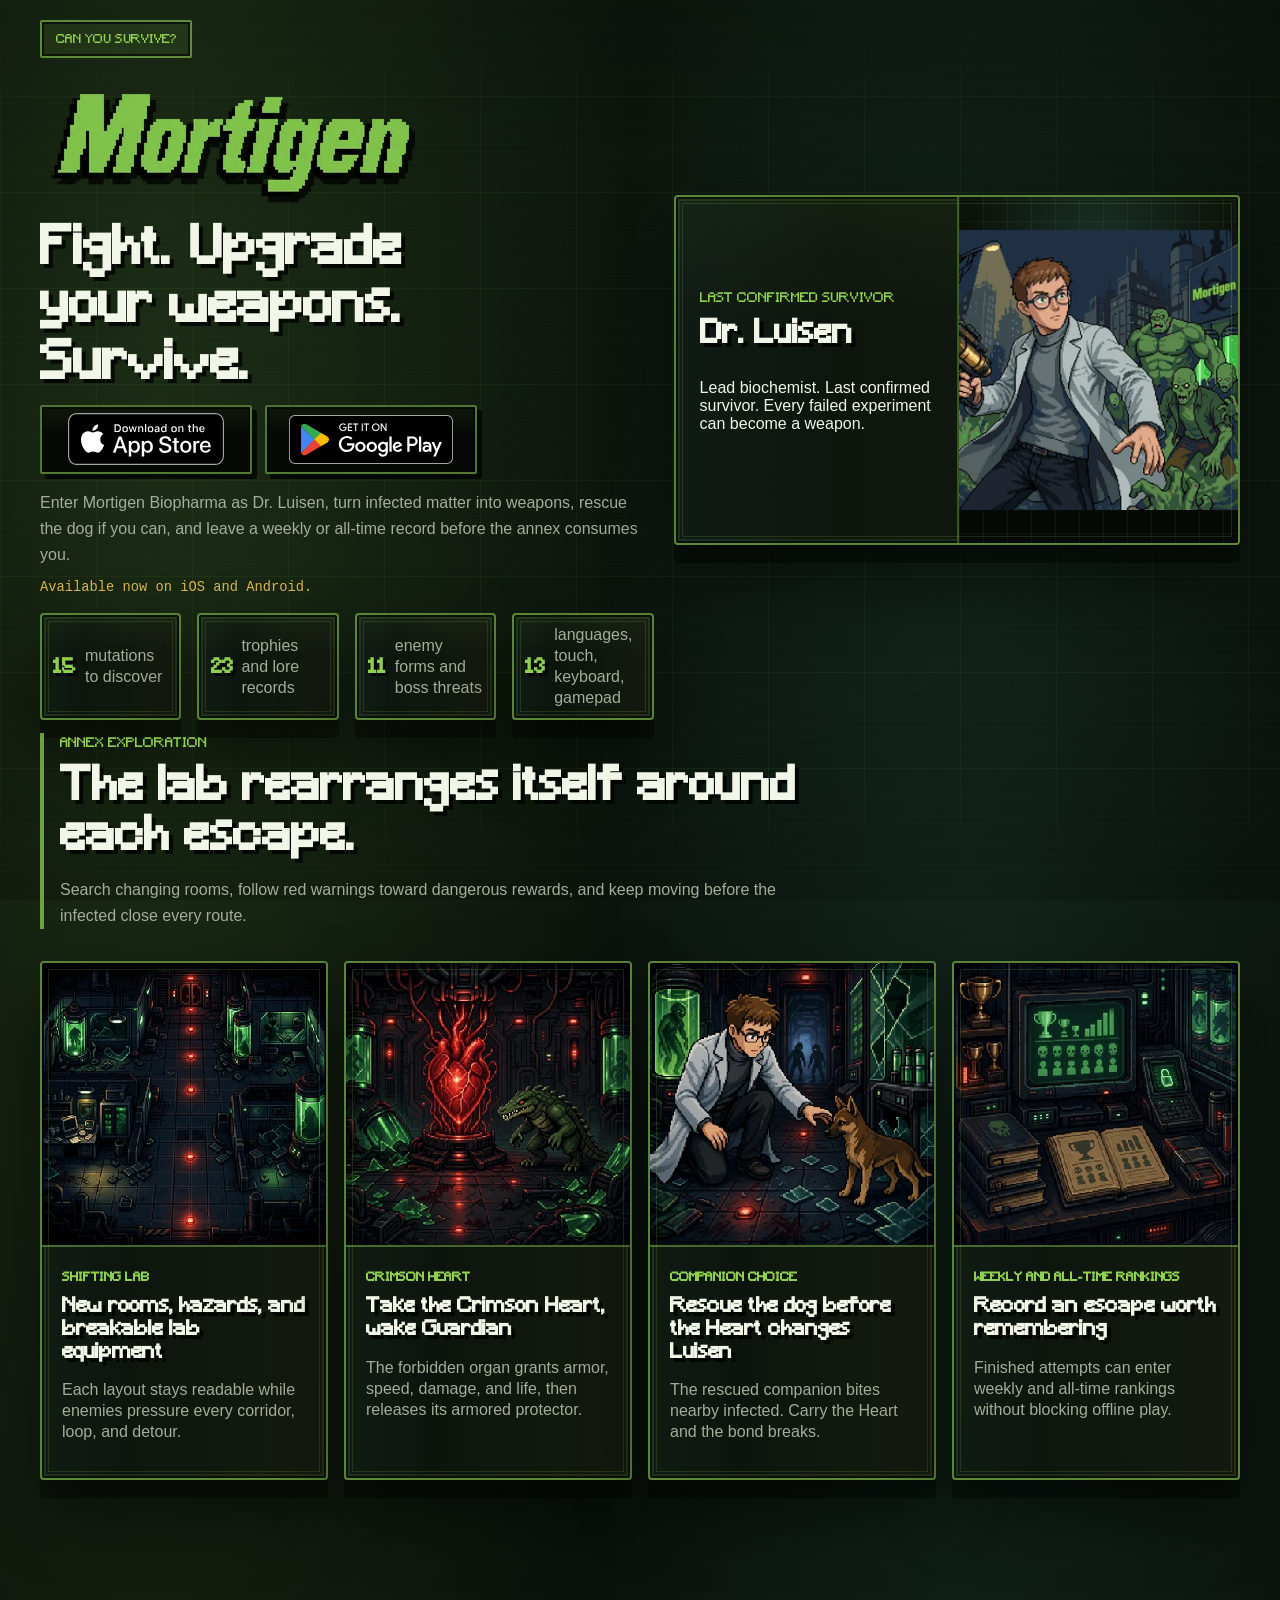
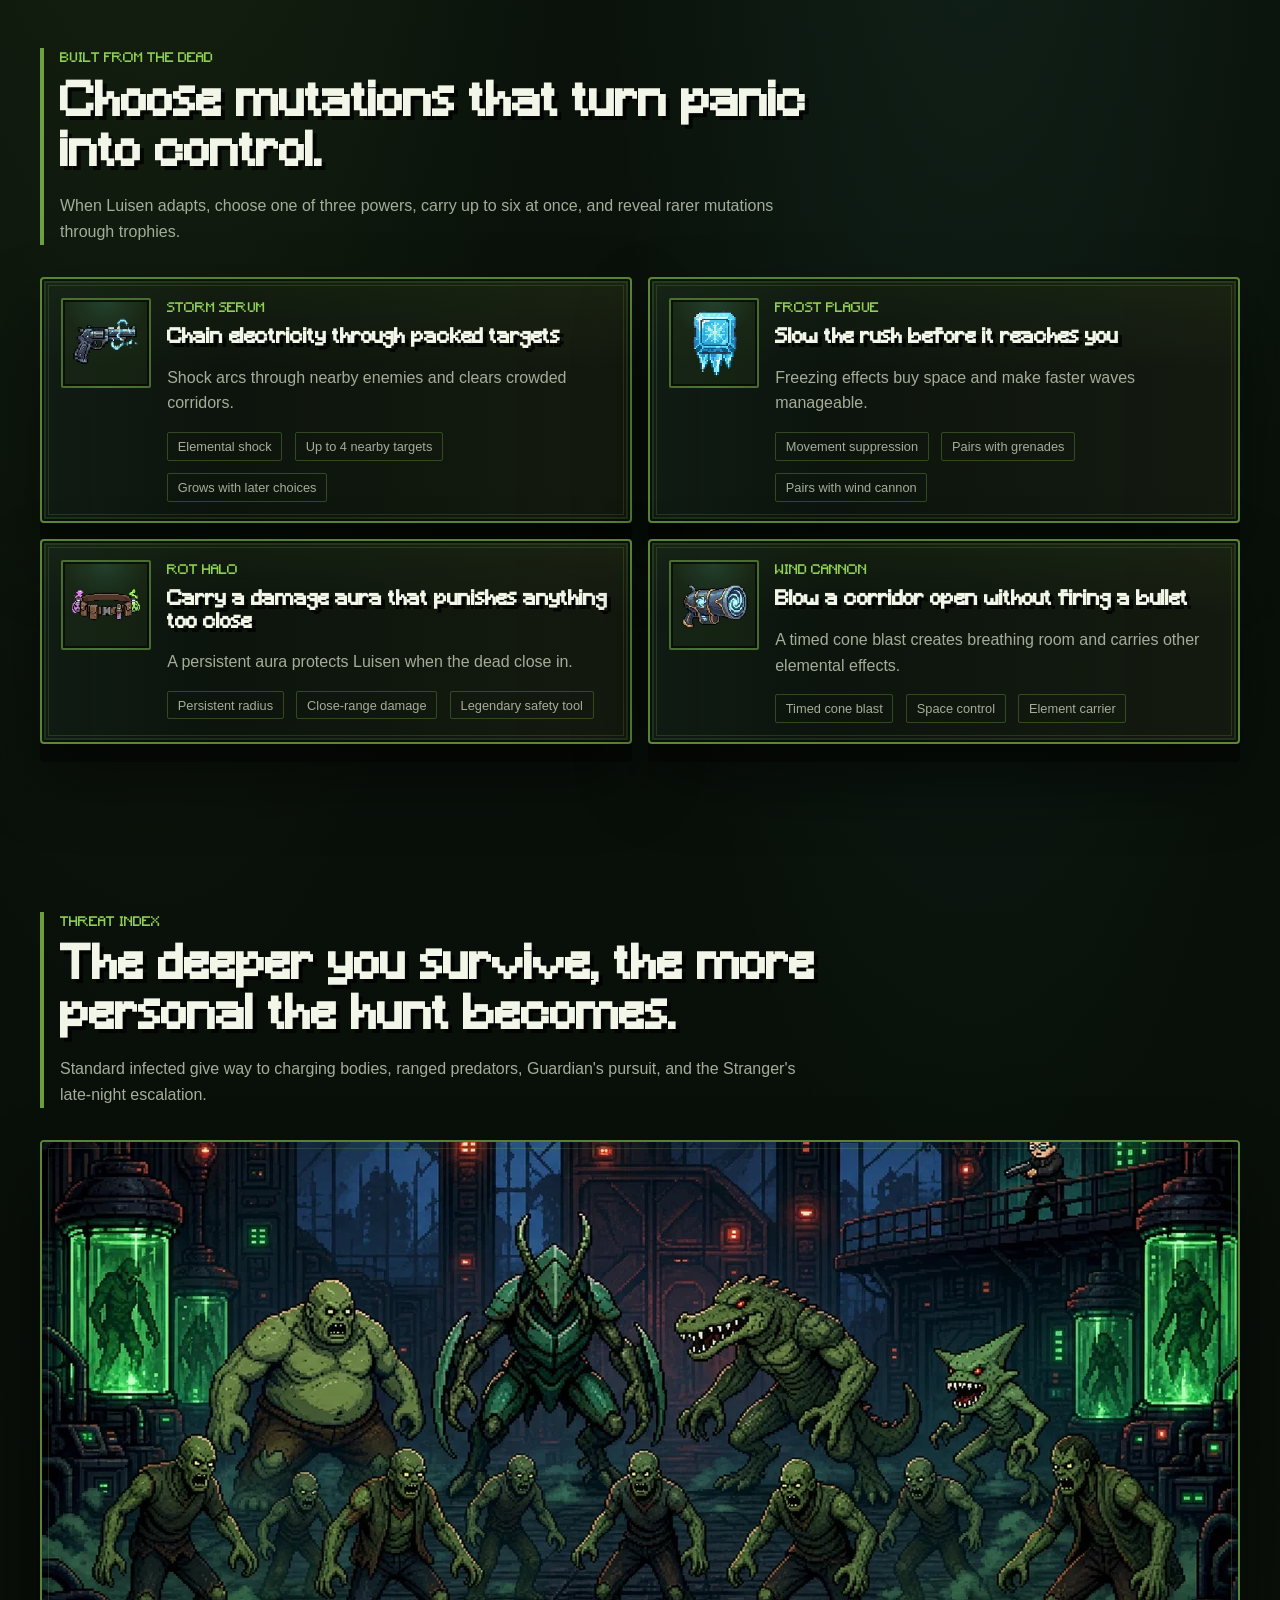
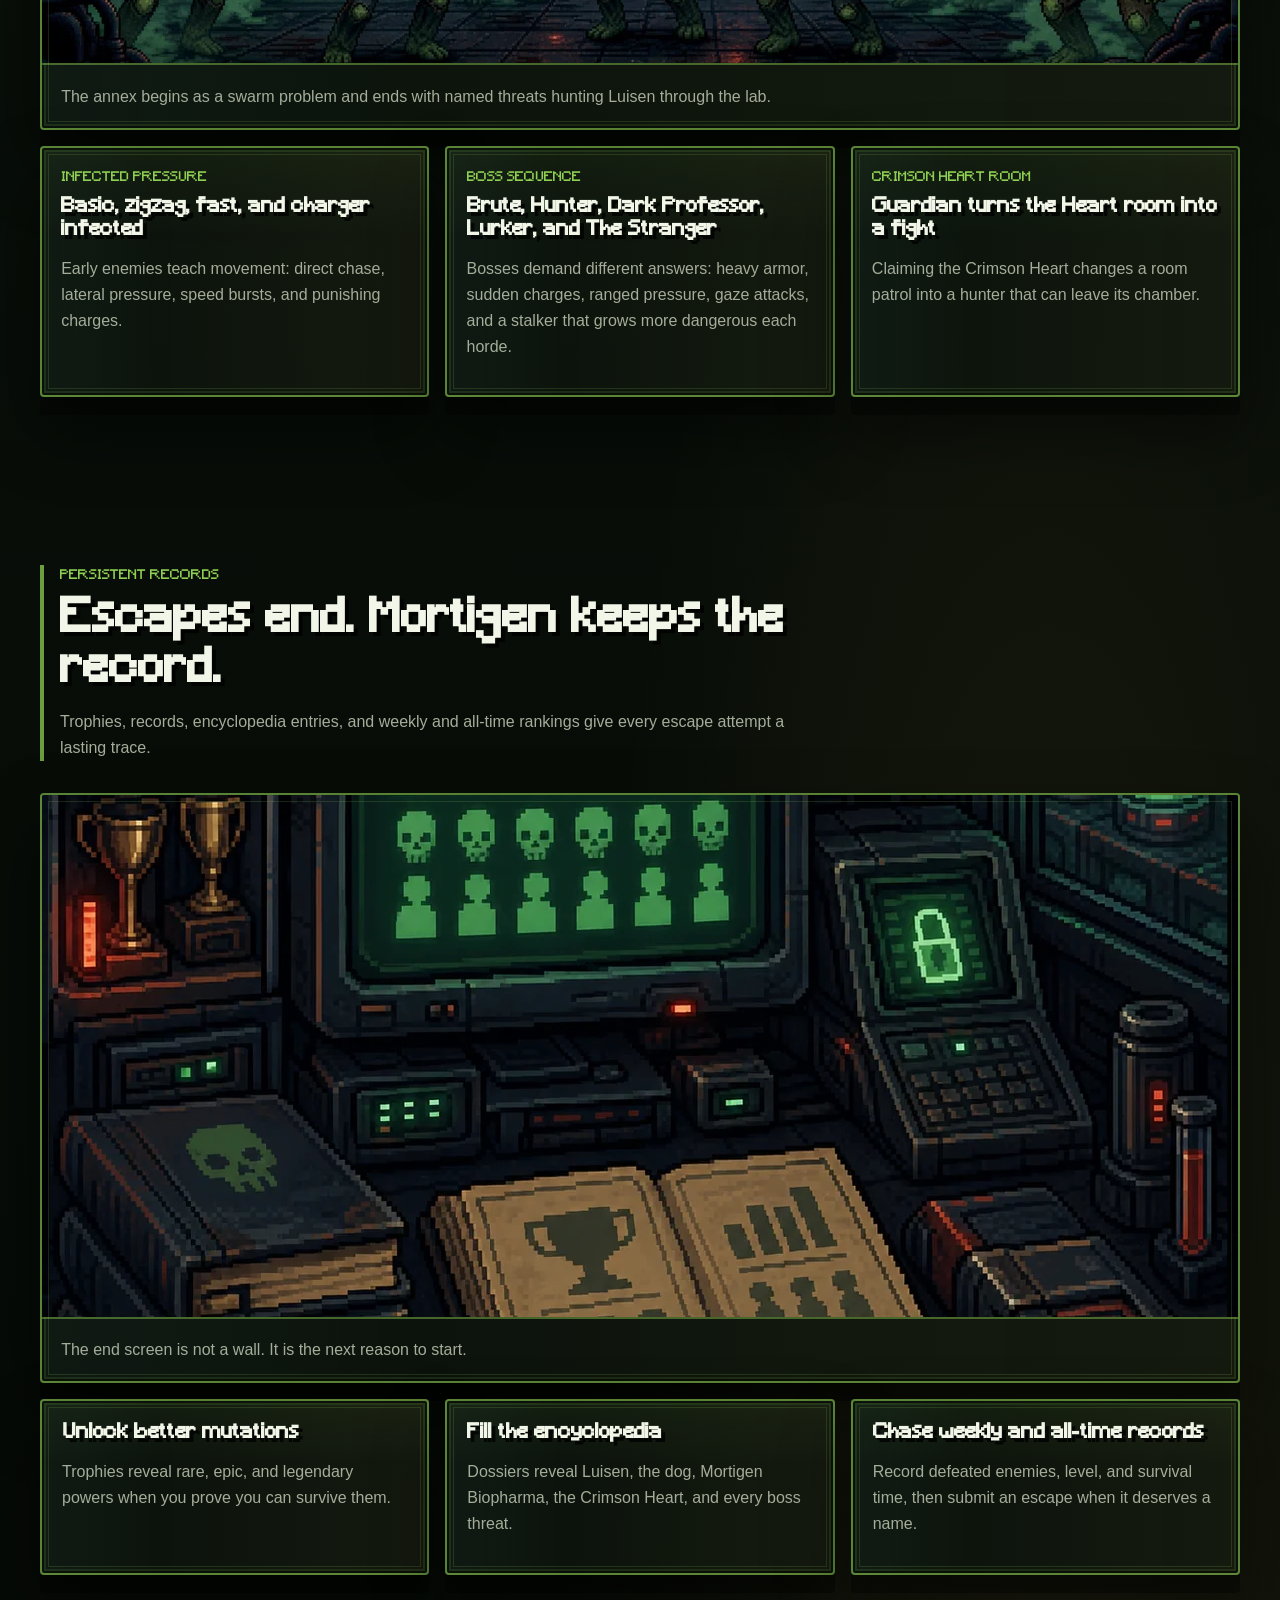
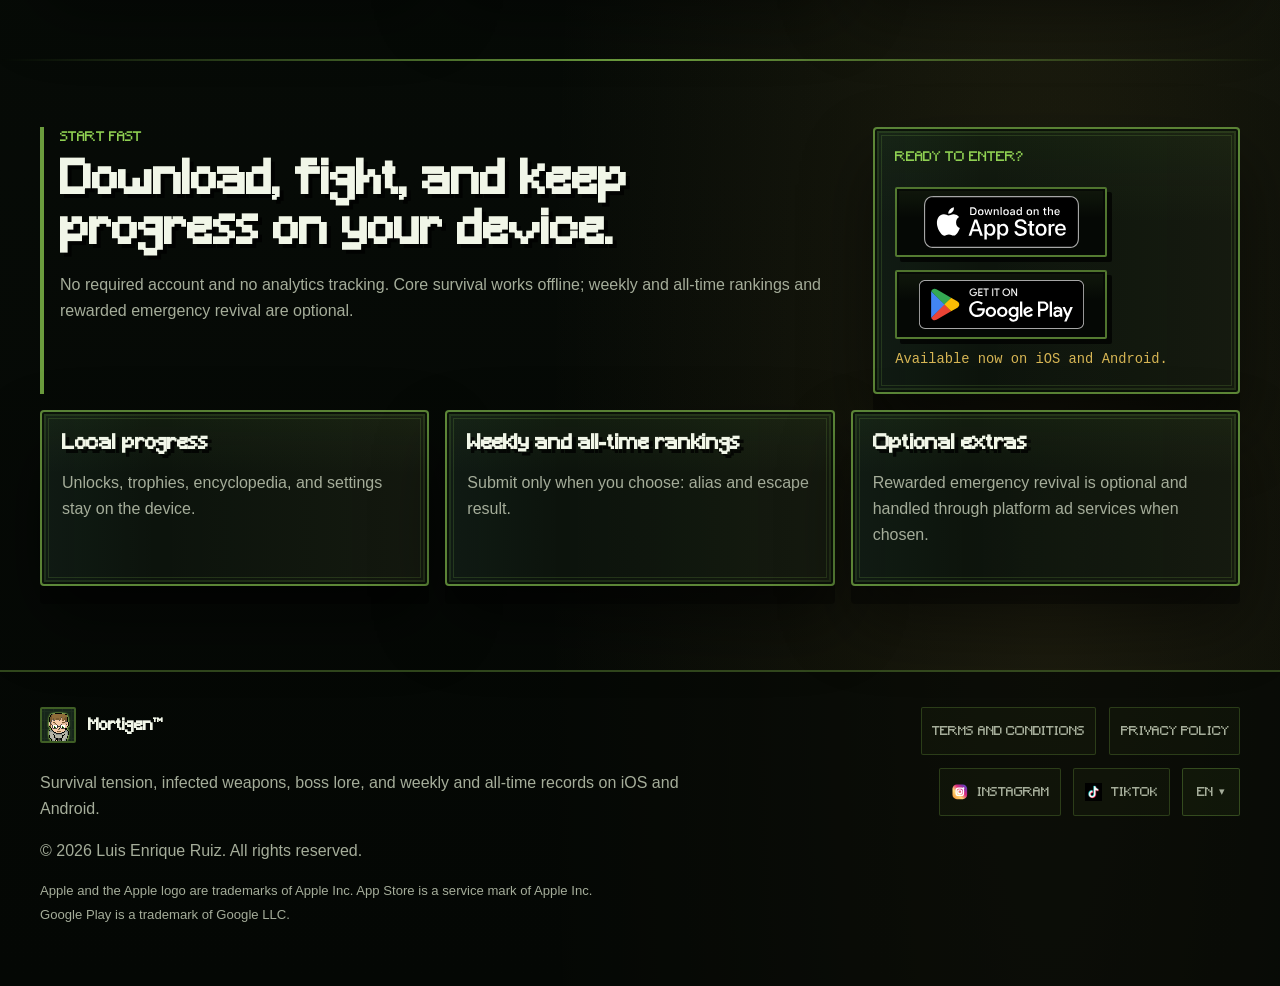
==== commit 3859c499: "icon updated" ====
--- a/index.html
+++ b/index.html
@@ -7,7 +7,7 @@
     <meta
       name="description"
       data-i18n-content="meta.description"
-      content="Download Mortigen, a pixel survival shooter where a sealed biopharma annex, infected weapons, trophies, and weekly records shape every escape attempt."
+      content="Download Mortigen, a pixel survival shooter where a sealed biopharma annex, infected weapons, trophies, and weekly and all-time records shape every escape attempt."
     >
     <meta property="og:type" content="website">
     <meta
@@ -18,7 +18,7 @@
     <meta
       property="og:description"
       data-i18n-content="meta.description"
-      content="Download Mortigen, a pixel survival shooter where a sealed biopharma annex, infected weapons, trophies, and weekly records shape every escape attempt."
+      content="Download Mortigen, a pixel survival shooter where a sealed biopharma annex, infected weapons, trophies, and weekly and all-time records shape every escape attempt."
     >
     <meta property="og:url" content="https://koldo92.github.io/mortigen/">
     <meta property="og:image" content="https://koldo92.github.io/mortigen/assets/images/drluisen.png">
@@ -31,7 +31,7 @@
     <meta
       name="twitter:description"
       data-i18n-content="meta.description"
-      content="Download Mortigen, a pixel survival shooter where a sealed biopharma annex, infected weapons, trophies, and weekly records shape every escape attempt."
+      content="Download Mortigen, a pixel survival shooter where a sealed biopharma annex, infected weapons, trophies, and weekly and all-time records shape every escape attempt."
     >
     <meta name="twitter:image" content="https://koldo92.github.io/mortigen/assets/images/drluisen.png">
     <script type="application/ld+json">
@@ -42,7 +42,7 @@
         "name": "Mortigen",
         "url": "https://koldo92.github.io/mortigen/",
         "image": "https://koldo92.github.io/mortigen/assets/images/drluisen.png",
-        "description": "Mortigen is a pixel survival shooter for iOS and Android where a sealed biopharma annex, infected weapons, trophies, and weekly records shape every escape attempt.",
+        "description": "Mortigen is a pixel survival shooter for iOS and Android where a sealed biopharma annex, infected weapons, trophies, and weekly and all-time records shape every escape attempt.",
         "operatingSystem": "Android, iOS",
         "applicationCategory": "GameApplication",
         "offers": {
@@ -129,7 +129,7 @@
 
             <p class="section-copy" data-i18n="hero.body">
               Enter Mortigen Biopharma as Dr. Luisen, turn infected matter into
-              weapons, rescue the dog if you can, and leave a weekly record
+              weapons, rescue the dog if you can, and leave a weekly or all-time record
               before the annex consumes you.
             </p>
 
@@ -309,13 +309,13 @@
                 loading="lazy"
                 decoding="async"
                 data-i18n-alt="systems.card4Alt"
-                alt="Pixel art weekly ranking console"
+                alt="Pixel art weekly and all-time ranking console"
               >
               <div class="system-card-body">
-                <strong data-i18n="systems.card4Label">Weekly ranking</strong>
+                <strong data-i18n="systems.card4Label">Weekly and all-time rankings</strong>
                 <h3 data-i18n="systems.card4Title">Record an escape worth remembering</h3>
                 <p data-i18n="systems.card4Body">
-                  Finished attempts can enter the weekly ranking without
+                  Finished attempts can enter weekly and all-time rankings without
                   blocking offline play.
                 </p>
               </div>
@@ -534,7 +534,7 @@
               Escapes end. Mortigen keeps the record.
             </h2>
             <p class="section-copy" data-i18n="progression.body">
-              Trophies, records, encyclopedia entries, and weekly
+              Trophies, records, encyclopedia entries, and weekly and all-time
               rankings give every escape attempt a lasting trace.
             </p>
           </header>
@@ -554,7 +554,7 @@
               loading="lazy"
               decoding="async"
               data-i18n-alt="progression.mediaAlt"
-              alt="Pixel art progression console with trophies and weekly rank"
+              alt="Pixel art progression console with trophies and weekly and all-time rank"
             >
             <figcaption data-i18n="progression.mediaCaption">
               The end screen is not a wall. It is the next reason to start.
@@ -579,7 +579,7 @@
             </article>
 
             <article class="privacy-card panel">
-              <h3 data-i18n="progression.card3Title">Chase a weekly record</h3>
+              <h3 data-i18n="progression.card3Title">Chase weekly and all-time records</h3>
               <p data-i18n="progression.card3Body">
                 Record defeated enemies, depth reached, and survival time, then
                 submit an escape when it deserves a name.
@@ -598,7 +598,7 @@
             </h2>
             <p class="section-copy" data-i18n="privacy.body">
               No required account and no analytics tracking. Core survival
-              works offline; weekly rankings and rewarded emergency revival are
+              works offline; weekly and all-time rankings and rewarded emergency revival are
               optional.
             </p>
           </header>
@@ -660,7 +660,7 @@
             </article>
 
             <article class="privacy-card panel">
-              <h3 data-i18n="privacy.card2Title">Weekly ranking</h3>
+              <h3 data-i18n="privacy.card2Title">Weekly and all-time rankings</h3>
               <p data-i18n="privacy.card2Body">
                 Submit only when you choose: alias and escape result.
               </p>
@@ -696,7 +696,7 @@
             <strong data-i18n="footer.title">Mortigen™</strong>
           </div>
           <p data-i18n="footer.body">
-            Survival tension, infected weapons, boss lore, and weekly records on iOS and Android.
+            Survival tension, infected weapons, boss lore, and weekly and all-time records on iOS and Android.
           </p>
           <p data-i18n="footer.copyright">
             © 2026 Luis Enrique Ruiz. All rights reserved.
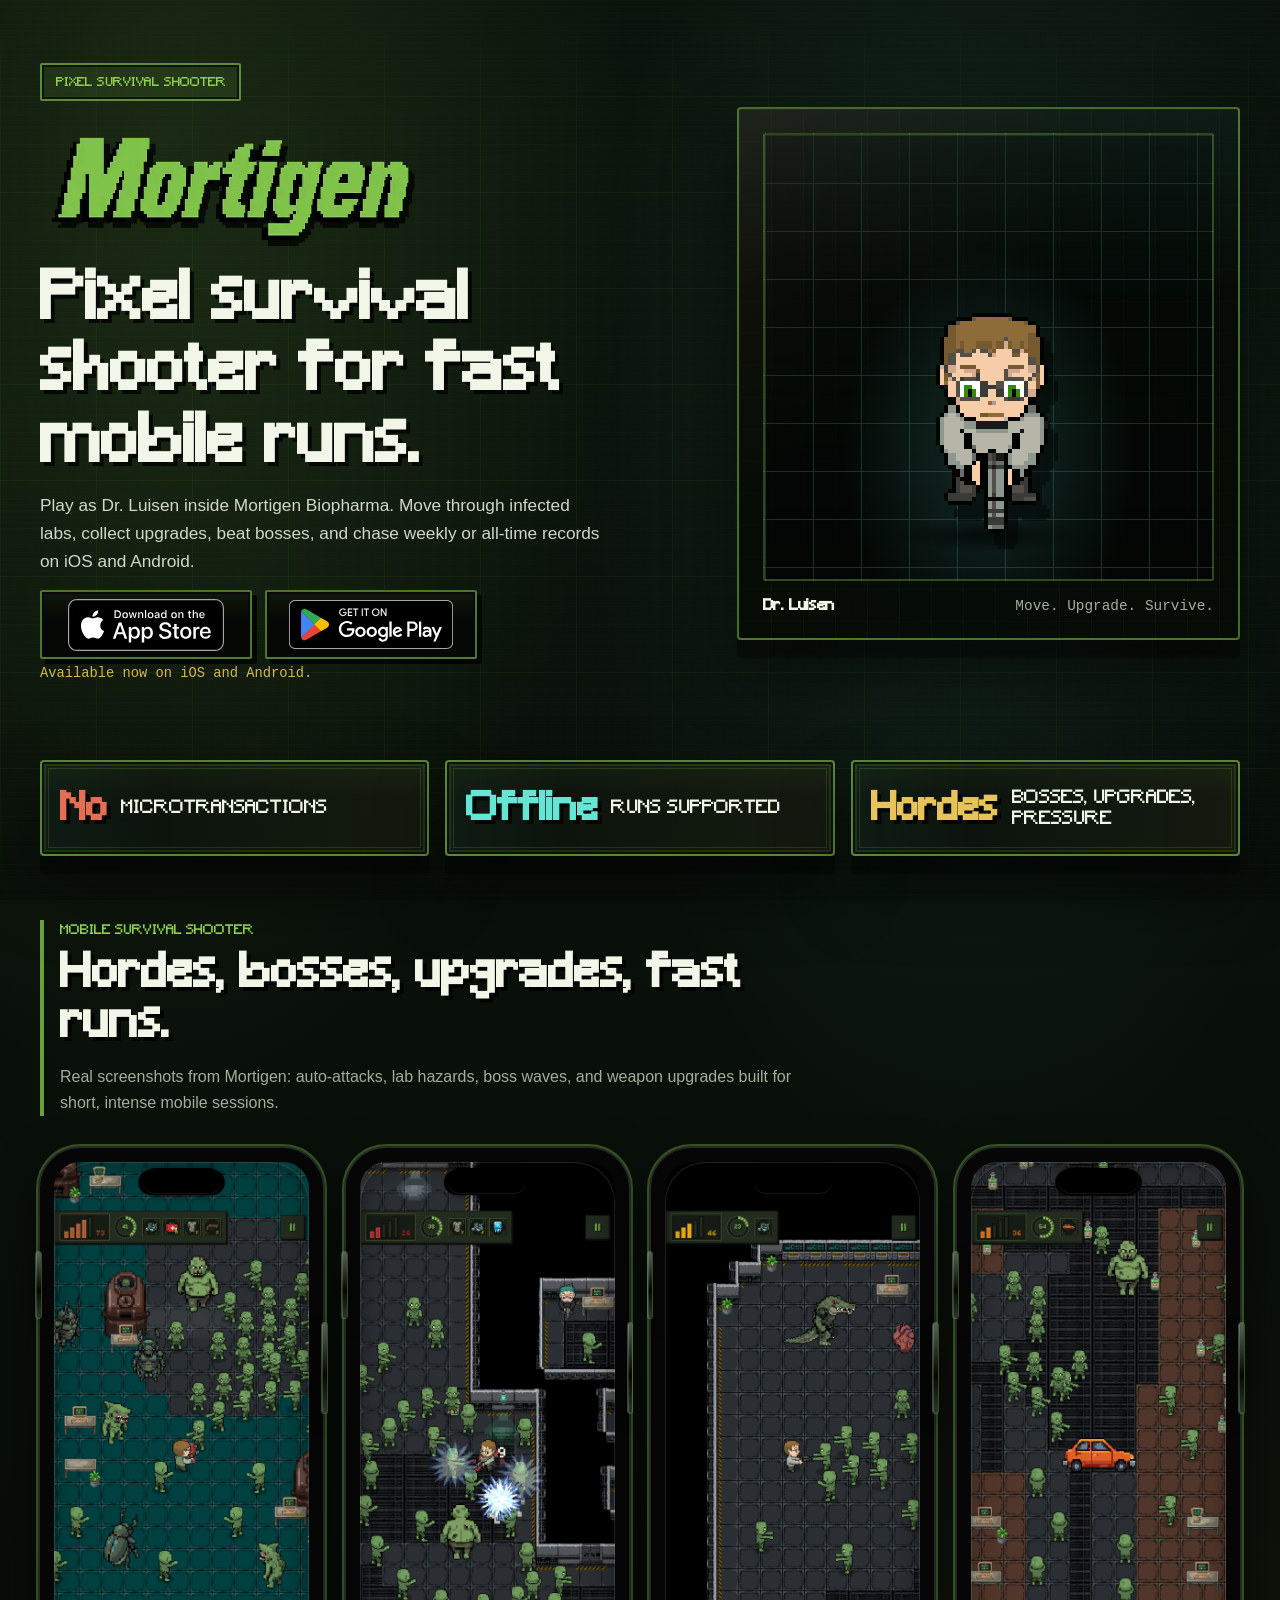
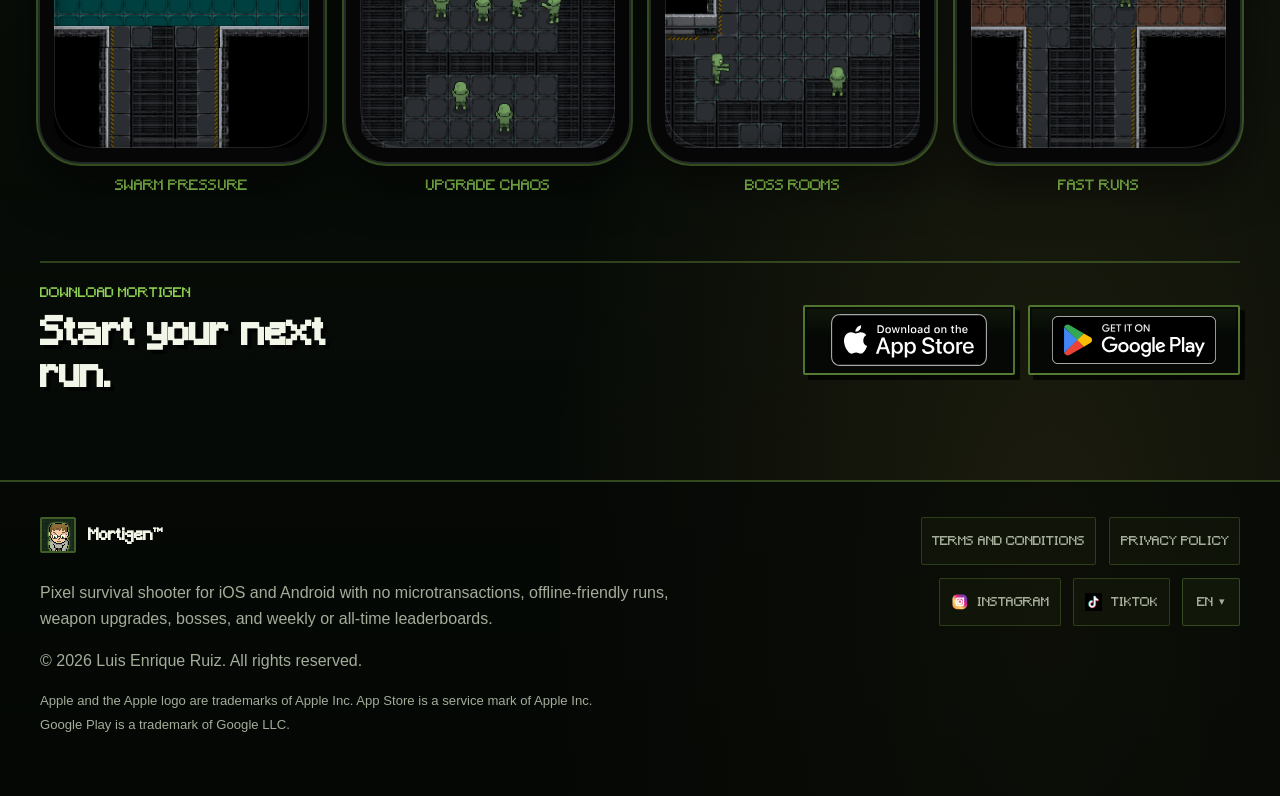
==== commit 537dffa8: "site improvements" ====
--- a/index.html
+++ b/index.html
@@ -3,37 +3,53 @@
   <head>
     <meta charset="utf-8">
     <meta name="viewport" content="width=device-width, initial-scale=1">
-    <title data-i18n="meta.title">Mortigen | Survive the outbreak</title>
+    <title data-i18n="meta.title">Mortigen | Pixel survival shooter for iOS and Android</title>
     <meta
       name="description"
       data-i18n-content="meta.description"
-      content="Download Mortigen, a pixel survival shooter where a sealed biopharma annex, infected weapons, trophies, and weekly and all-time records shape every escape attempt."
-    >
+      content="Play Mortigen, a pixel survival shooter for iOS and Android. Move, upgrade weapons, fight bosses, and survive horde runs with no microtransactions."
+    >
+    <meta name="robots" content="index,follow,max-image-preview:large">
+    <link rel="canonical" href="https://koldo92.github.io/mortigen/">
     <meta property="og:type" content="website">
+    <meta property="og:site_name" content="Mortigen">
+    <meta property="og:locale" content="en_US">
     <meta
       property="og:title"
       data-i18n-content="meta.title"
-      content="Mortigen | Survive the outbreak"
+      content="Mortigen | Pixel survival shooter for iOS and Android"
     >
     <meta
       property="og:description"
       data-i18n-content="meta.description"
-      content="Download Mortigen, a pixel survival shooter where a sealed biopharma annex, infected weapons, trophies, and weekly and all-time records shape every escape attempt."
+      content="Play Mortigen, a pixel survival shooter for iOS and Android. Move, upgrade weapons, fight bosses, and survive horde runs with no microtransactions."
     >
     <meta property="og:url" content="https://koldo92.github.io/mortigen/">
-    <meta property="og:image" content="https://koldo92.github.io/mortigen/assets/images/drluisen.png">
+    <meta property="og:image" content="https://koldo92.github.io/mortigen/assets/images/screenshot-horde.png">
+    <meta property="og:image:width" content="1179">
+    <meta property="og:image:height" content="2556">
+    <meta
+      property="og:image:alt"
+      data-i18n-content="meta.imageAlt"
+      content="Mortigen gameplay screenshot showing Dr. Luisen fighting hordes inside the lab."
+    >
     <meta name="twitter:card" content="summary_large_image">
     <meta
       name="twitter:title"
       data-i18n-content="meta.title"
-      content="Mortigen | Survive the outbreak"
+      content="Mortigen | Pixel survival shooter for iOS and Android"
     >
     <meta
       name="twitter:description"
       data-i18n-content="meta.description"
-      content="Download Mortigen, a pixel survival shooter where a sealed biopharma annex, infected weapons, trophies, and weekly and all-time records shape every escape attempt."
-    >
-    <meta name="twitter:image" content="https://koldo92.github.io/mortigen/assets/images/drluisen.png">
+      content="Play Mortigen, a pixel survival shooter for iOS and Android. Move, upgrade weapons, fight bosses, and survive horde runs with no microtransactions."
+    >
+    <meta name="twitter:image" content="https://koldo92.github.io/mortigen/assets/images/screenshot-horde.png">
+    <meta
+      name="twitter:image:alt"
+      data-i18n-content="meta.imageAlt"
+      content="Mortigen gameplay screenshot showing Dr. Luisen fighting hordes inside the lab."
+    >
     <script type="application/ld+json">
       {
         "@context": "https://schema.org",
@@ -41,14 +57,26 @@
         "@id": "https://koldo92.github.io/mortigen/#app",
         "name": "Mortigen",
         "url": "https://koldo92.github.io/mortigen/",
-        "image": "https://koldo92.github.io/mortigen/assets/images/drluisen.png",
-        "description": "Mortigen is a pixel survival shooter for iOS and Android where a sealed biopharma annex, infected weapons, trophies, and weekly and all-time records shape every escape attempt.",
-        "operatingSystem": "Android, iOS",
+        "image": "https://koldo92.github.io/mortigen/assets/images/screenshot-horde.png",
+        "description": "Mortigen is a pixel survival shooter for iOS and Android with movement-driven combat, weapon upgrades, boss fights, horde runs, and no microtransactions.",
+        "operatingSystem": ["Android", "iOS"],
         "applicationCategory": "GameApplication",
+        "applicationSubCategory": "Survival shooter",
+        "genre": ["Survival shooter", "Action", "Arcade"],
+        "gamePlatform": ["Android", "iOS"],
+        "playMode": "SinglePlayer",
+        "isAccessibleForFree": true,
         "offers": {
           "@type": "Offer",
-          "price": "0.00"
+          "price": "0.00",
+          "priceCurrency": "USD"
         },
+        "screenshot": [
+          "https://koldo92.github.io/mortigen/assets/images/screenshot-horde.png",
+          "https://koldo92.github.io/mortigen/assets/images/screenshot-shock.png",
+          "https://koldo92.github.io/mortigen/assets/images/screenshot-heart.png",
+          "https://koldo92.github.io/mortigen/assets/images/screenshot-car.png"
+        ],
         "sameAs": [
           "https://apps.apple.com/us/app/mortigen/id6761758806",
           "https://play.google.com/store/apps/details?id=com.ler.mortigen"
@@ -60,8 +88,8 @@
     <link rel="icon" type="image/png" sizes="192x192" href="assets/images/favicon-192x192.png">
     <link rel="apple-touch-icon" sizes="180x180" href="assets/images/apple-touch-icon.png">
     <meta name="theme-color" content="#071009">
-    <link rel="stylesheet" href="assets/css/site.css?v=20260701a">
-    <script src="assets/js/home-i18n.js?v=20260701a" defer></script>
+    <link rel="stylesheet" href="assets/css/site.css?v=20260704b">
+    <script src="assets/js/home-i18n.js?v=20260704b" defer></script>
   </head>
   <body>
     <main id="main">
@@ -69,7 +97,7 @@
         <div class="container hero-grid">
           <div class="hero-copy">
             <span class="pill pulse" data-i18n="hero.status">
-              CAN YOU SURVIVE?
+              PIXEL SURVIVAL SHOOTER
             </span>
 
             <div class="logo-wrap">
@@ -89,8 +117,14 @@
             </div>
 
             <h1 data-i18n="hero.heading">
-              Fight. Upgrade your weapons. Survive.
+              Pixel survival shooter for fast mobile runs.
             </h1>
+
+            <p class="section-copy hero-lede" data-i18n="hero.body">
+              Play as Dr. Luisen inside Mortigen Biopharma. Move through
+              infected labs, collect upgrades, beat bosses, and chase weekly or
+              all-time records on iOS and Android.
+            </p>
 
             <div class="hero-actions">
               <a
@@ -127,488 +161,160 @@
               </a>
             </div>
 
-            <p class="section-copy" data-i18n="hero.body">
-              Enter Mortigen Biopharma as Dr. Luisen, turn infected matter into
-              weapons, rescue the dog if you can, and leave a weekly or all-time record
-              before the annex consumes you.
-            </p>
-
             <p class="download-note" data-i18n="hero.downloadNote">
               Available now on iOS and Android.
             </p>
-
-            <div class="stat-row">
-              <article class="stat-card panel">
-                <strong>15</strong>
-                <span data-i18n="hero.statUpgrades">mutations to discover</span>
-              </article>
-              <article class="stat-card panel">
-                <strong>23</strong>
-                <span data-i18n="hero.statTrophies">
-                  trophies and lore records
-                </span>
-              </article>
-              <article class="stat-card panel">
-                <strong>11</strong>
-                <span data-i18n="hero.statBosses">enemy types and boss threats</span>
-              </article>
-              <article class="stat-card panel">
-                <strong>13</strong>
-                <span data-i18n="hero.statControls">
-                  languages, touch, keyboard, gamepad
-                </span>
-              </article>
-            </div>
           </div>
 
           <div
             class="hero-scene"
             data-i18n-aria-label="hero.sceneAria"
-            aria-label="Mortigen artwork montage"
+            aria-label="Animated Dr. Luisen idle sprite"
           >
-            <article class="hero-card portrait-card panel">
-              <div class="portrait-copy">
-                <span class="eyebrow" data-i18n="hero.portraitEyebrow">
-                  Last confirmed survivor
-                </span>
-                <h2>Dr. Luisen</h2>
-                <p data-i18n="hero.portraitBody">
-                  Lead biochemist. Last confirmed survivor. Every failed
-                  experiment can become a weapon.
-                </p>
-              </div>
-              <div class="portrait-frame">
-                <img
-                  src="assets/images/drluisen-480.webp"
-                  srcset="
-                    assets/images/drluisen-320.webp 320w,
-                    assets/images/drluisen-480.webp 480w,
-                    assets/images/drluisen-640.webp 640w,
-                    assets/images/drluisen-768.webp 768w
-                  "
-                  sizes="(max-width: 1100px) calc(100vw - 2rem), 280px"
-                  width="1024"
-                  height="1024"
-                  data-i18n-alt="hero.portraitAlt"
-                  alt="Illustration of Dr. Luisen"
-                >
-              </div>
-            </article>
-
+            <div class="sprite-panel">
+              <div class="luisen-stage" aria-hidden="true">
+                <div class="luisen-sprite pixel-art"></div>
+                <span class="luisen-shadow"></span>
+              </div>
+              <div class="hero-signal">
+                <strong>Dr. Luisen</strong>
+                <span data-i18n="hero.signal">Move. Upgrade. Survive.</span>
+              </div>
+            </div>
           </div>
         </div>
       </section>
 
-      <section class="section section-tight" id="systems">
+      <section class="section proof-band" aria-label="Mortigen highlights">
+        <div class="container proof-grid">
+          <article class="proof-card panel">
+            <strong data-i18n="hero.proofMicroStrong">No</strong>
+            <span data-i18n="hero.valueMicro">microtransactions</span>
+          </article>
+          <article class="proof-card panel">
+            <strong data-i18n="hero.proofOfflineStrong">Offline</strong>
+            <span data-i18n="hero.valueOffline">runs supported</span>
+          </article>
+          <article class="proof-card panel">
+            <strong data-i18n="hero.proofHordeStrong">Hordes</strong>
+            <span data-i18n="hero.valueHorde">bosses, upgrades, pressure</span>
+          </article>
+        </div>
+      </section>
+
+      <section class="section gameplay-section" id="gameplay">
         <div class="container">
-          <header class="section-header">
-            <span class="section-kicker" data-i18n="systems.kicker">Annex exploration</span>
-            <h2 data-i18n="systems.heading">
-              The lab rearranges itself around each escape.
+          <header class="section-header compact-header">
+            <span class="section-kicker" data-i18n="gameplay.kicker">
+              Mobile survival shooter
+            </span>
+            <h2 data-i18n="gameplay.heading">
+              Hordes, bosses, upgrades, fast runs.
             </h2>
-            <p class="section-copy" data-i18n="systems.body">
-              Search changing rooms, follow red warnings toward dangerous
-              rewards, and keep moving before the infected close every route.
+            <p class="section-copy" data-i18n="gameplay.body">
+              Real screenshots from Mortigen: auto-attacks, lab hazards, boss
+              waves, and weapon upgrades built for short, intense mobile
+              sessions.
             </p>
           </header>
 
-          <div class="systems-grid">
-            <article class="system-card panel">
-              <img
-                class="system-card-media pixel-art"
-                src="assets/images/lab-corridor-480.webp"
-                srcset="
-                  assets/images/lab-corridor-360.webp 360w,
-                  assets/images/lab-corridor-480.webp 480w,
-                  assets/images/lab-corridor-640.webp 640w
-                "
-                sizes="(max-width: 700px) calc(100vw - 1.25rem), (max-width: 900px) calc((100vw - 3rem) / 2), (max-width: 1232px) calc((100vw - 5rem) / 4), 288px"
-                width="1254"
-                height="1254"
-                loading="lazy"
-                decoding="async"
-                data-i18n-alt="systems.card1Alt"
-                alt="Pixel art shifting laboratory corridor"
-              >
-              <div class="system-card-body">
-                <strong data-i18n="systems.card1Label">Shifting lab</strong>
-                <h3 data-i18n="systems.card1Title">New rooms, hazards, and breakable lab equipment</h3>
-                <p data-i18n="systems.card1Body">
-                  Each layout stays readable while enemies pressure every
-                  corridor, loop, and detour.
-                </p>
-              </div>
-            </article>
-
-            <article class="system-card panel">
-              <img
-                class="system-card-media pixel-art"
-                src="assets/images/crimson-heart-room-480.webp"
-                srcset="
-                  assets/images/crimson-heart-room-360.webp 360w,
-                  assets/images/crimson-heart-room-480.webp 480w,
-                  assets/images/crimson-heart-room-640.webp 640w
-                "
-                sizes="(max-width: 700px) calc(100vw - 1.25rem), (max-width: 900px) calc((100vw - 3rem) / 2), (max-width: 1232px) calc((100vw - 5rem) / 4), 288px"
-                width="1254"
-                height="1254"
-                loading="lazy"
-                decoding="async"
-                data-i18n-alt="systems.card2Alt"
-                alt="Pixel art Crimson Heart room guarded by Guardian"
-              >
-              <div class="system-card-body">
-                <strong data-i18n="systems.card2Label">Crimson Heart</strong>
-                <h3 data-i18n="systems.card2Title">Take the Crimson Heart, wake Guardian</h3>
-                <p data-i18n="systems.card2Body">
-                  The forbidden organ grants armor, speed, damage, and life,
-                  then releases its armored protector.
-                </p>
-              </div>
-            </article>
-
-            <article class="system-card panel">
-              <img
-                class="system-card-media pixel-art"
-                src="assets/images/dog-rescue-480.webp"
-                srcset="
-                  assets/images/dog-rescue-360.webp 360w,
-                  assets/images/dog-rescue-480.webp 480w,
-                  assets/images/dog-rescue-640.webp 640w
-                "
-                sizes="(max-width: 700px) calc(100vw - 1.25rem), (max-width: 900px) calc((100vw - 3rem) / 2), (max-width: 1232px) calc((100vw - 5rem) / 4), 288px"
-                width="1254"
-                height="1254"
-                loading="lazy"
-                decoding="async"
-                data-i18n-alt="systems.card3Alt"
-                alt="Pixel art Dr. Luisen rescuing the dog"
-              >
-              <div class="system-card-body">
-                <strong data-i18n="systems.card3Label">Companion choice</strong>
-                <h3 data-i18n="systems.card3Title">Rescue the dog before the Heart changes Luisen</h3>
-                <p data-i18n="systems.card3Body">
-                  The rescued companion bites nearby infected. Carry the Heart
-                  and the bond breaks.
-                </p>
-              </div>
-            </article>
-
-            <article class="system-card panel">
-              <img
-                class="system-card-media pixel-art"
-                src="assets/images/progression-console-480.webp"
-                srcset="
-                  assets/images/progression-console-360.webp 360w,
-                  assets/images/progression-console-480.webp 480w,
-                  assets/images/progression-console-640.webp 640w
-                "
-                sizes="(max-width: 700px) calc(100vw - 1.25rem), (max-width: 900px) calc((100vw - 3rem) / 2), (max-width: 1232px) calc((100vw - 5rem) / 4), 288px"
-                width="1254"
-                height="1254"
-                loading="lazy"
-                decoding="async"
-                data-i18n-alt="systems.card4Alt"
-                alt="Pixel art weekly and all-time ranking console"
-              >
-              <div class="system-card-body">
-                <strong data-i18n="systems.card4Label">Weekly and all-time rankings</strong>
-                <h3 data-i18n="systems.card4Title">Record an escape worth remembering</h3>
-                <p data-i18n="systems.card4Body">
-                  Finished attempts can enter weekly and all-time rankings without
-                  blocking offline play.
-                </p>
-              </div>
-            </article>
-          </div>
-        </div>
-      </section>
-
-      <section class="section" id="features">
-        <div class="container">
-          <header class="section-header">
-            <span class="section-kicker" data-i18n="features.kicker">Built from the dead</span>
-            <h2 data-i18n="features.heading">
-              Choose mutations that turn panic into control.
-            </h2>
-            <p class="section-copy" data-i18n="features.body">
-              When Luisen adapts, choose one of three powers, carry up to six at
-              once, and reveal rarer mutations through trophies.
-            </p>
-          </header>
-
-          <div class="features-grid">
-            <article class="feature-card panel">
-              <div class="icon-wrap">
+          <div class="phone-gallery">
+            <figure class="phone-frame">
+              <div
+                class="phone-shell"
+                style="--phone-image: url('../images/screenshot-horde.png')"
+              >
+                <span class="phone-notch" aria-hidden="true"></span>
                 <img
                   class="pixel-art"
-                  src="assets/images/electricity-96.webp"
-                  srcset="
-                    assets/images/electricity-96.webp 96w,
-                    assets/images/electricity-144.webp 144w
-                  "
-                  sizes="72px"
-                  data-i18n-alt="features.card1Alt"
-                  alt="Electric pistol icon"
-                >
-              </div>
-              <div>
-                <span class="eyebrow" data-i18n="features.card1Eyebrow">Storm Serum</span>
-                <h3 data-i18n="features.card1Title">Chain electricity through packed targets</h3>
-                <p data-i18n="features.card1Body">
-                  Shock arcs through nearby enemies and clears crowded corridors.
-                </p>
-                <div class="feature-meta">
-                  <span data-i18n="features.card1Meta1">Elemental shock</span>
-                  <span data-i18n="features.card1Meta2">Up to 4 nearby targets</span>
-                  <span data-i18n="features.card1Meta3">Grows with later choices</span>
-                </div>
-              </div>
-            </article>
-
-            <article class="feature-card panel">
-              <div class="icon-wrap">
+                  src="assets/images/screenshot-horde.png"
+                  width="1179"
+                  height="2556"
+                  loading="eager"
+                  decoding="async"
+                  data-i18n-alt="gameplay.screenshot1Alt"
+                  alt="Mortigen gameplay with Dr. Luisen surrounded by hordes and bosses"
+                >
+              </div>
+              <figcaption data-i18n="gameplay.screenshot1Label">
+                Swarm pressure
+              </figcaption>
+            </figure>
+
+            <figure class="phone-frame">
+              <div
+                class="phone-shell"
+                style="--phone-image: url('../images/screenshot-shock.png')"
+              >
+                <span class="phone-notch" aria-hidden="true"></span>
                 <img
                   class="pixel-art"
-                  src="assets/images/ice-96.webp"
-                  srcset="
-                    assets/images/ice-96.webp 71w,
-                    assets/images/ice-144.webp 106w
-                  "
-                  sizes="72px"
-                  data-i18n-alt="features.card2Alt"
-                  alt="Frozen rounds icon"
-                >
-              </div>
-              <div>
-                <span class="eyebrow" data-i18n="features.card2Eyebrow">Frost Plague</span>
-                <h3 data-i18n="features.card2Title">Slow the rush before it reaches you</h3>
-                <p data-i18n="features.card2Body">
-                  Freezing effects buy space and make faster waves manageable.
-                </p>
-                <div class="feature-meta">
-                  <span data-i18n="features.card2Meta1">Movement suppression</span>
-                  <span data-i18n="features.card2Meta2">Pairs with grenades</span>
-                  <span data-i18n="features.card2Meta3">Pairs with wind cannon</span>
-                </div>
-              </div>
-            </article>
-
-            <article class="feature-card panel">
-              <div class="icon-wrap">
+                  src="assets/images/screenshot-shock.png"
+                  width="1179"
+                  height="2556"
+                  loading="eager"
+                  decoding="async"
+                  data-i18n-alt="gameplay.screenshot2Alt"
+                  alt="Mortigen gameplay with electrical attacks hitting infected enemies"
+                >
+              </div>
+              <figcaption data-i18n="gameplay.screenshot2Label">
+                Upgrade chaos
+              </figcaption>
+            </figure>
+
+            <figure class="phone-frame">
+              <div
+                class="phone-shell"
+                style="--phone-image: url('../images/screenshot-heart.png')"
+              >
+                <span class="phone-notch" aria-hidden="true"></span>
                 <img
                   class="pixel-art"
-                  src="assets/images/belt-96.webp"
-                  srcset="
-                    assets/images/belt-96.webp 96w,
-                    assets/images/belt-144.webp 144w
-                  "
-                  sizes="72px"
-                  data-i18n-alt="features.card3Alt"
-                  alt="Aura power-up icon"
-                >
-              </div>
-              <div>
-                <span class="eyebrow" data-i18n="features.card3Eyebrow">Rot Halo</span>
-                <h3 data-i18n="features.card3Title">
-                  Carry a damage aura that punishes anything too close
-                </h3>
-                <p data-i18n="features.card3Body">
-                  A persistent aura protects Luisen when the dead close in.
-                </p>
-                <div class="feature-meta">
-                  <span data-i18n="features.card3Meta1">Persistent radius</span>
-                  <span data-i18n="features.card3Meta2">Close-range damage</span>
-                  <span data-i18n="features.card3Meta3">Legendary safety tool</span>
-                </div>
-              </div>
-            </article>
-
-            <article class="feature-card panel">
-              <div class="icon-wrap">
+                  src="assets/images/screenshot-heart.png"
+                  width="1179"
+                  height="2556"
+                  loading="eager"
+                  decoding="async"
+                  data-i18n-alt="gameplay.screenshot3Alt"
+                  alt="Mortigen gameplay with the Crimson Heart and a large boss"
+                >
+              </div>
+              <figcaption data-i18n="gameplay.screenshot3Label">
+                Boss rooms
+              </figcaption>
+            </figure>
+
+            <figure class="phone-frame">
+              <div
+                class="phone-shell"
+                style="--phone-image: url('../images/screenshot-car.png')"
+              >
+                <span class="phone-notch" aria-hidden="true"></span>
                 <img
                   class="pixel-art"
-                  src="assets/images/windcannon-96.webp"
-                  srcset="
-                    assets/images/windcannon-96.webp 96w,
-                    assets/images/windcannon-144.webp 144w
-                  "
-                  sizes="72px"
-                  data-i18n-alt="features.card4Alt"
-                  alt="Wind cannon icon"
-                >
-              </div>
-              <div>
-                <span class="eyebrow" data-i18n="features.card4Eyebrow">Wind Cannon</span>
-                <h3 data-i18n="features.card4Title">
-                  Blow a corridor open without firing a bullet
-                </h3>
-                <p data-i18n="features.card4Body">
-                  A timed cone blast creates breathing room and carries other
-                  elemental effects.
-                </p>
-                <div class="feature-meta">
-                  <span data-i18n="features.card4Meta1">Timed cone blast</span>
-                  <span data-i18n="features.card4Meta2">Space control</span>
-                  <span data-i18n="features.card4Meta3">Element carrier</span>
-                </div>
-              </div>
-            </article>
-          </div>
-        </div>
-      </section>
-
-      <section class="section" id="threats">
-        <div class="container">
-          <header class="section-header">
-            <span class="section-kicker" data-i18n="threat.kicker">Threat index</span>
-            <h2 data-i18n="threat.heading">
-              The deeper you survive, the more personal the hunt becomes.
-            </h2>
-            <p class="section-copy" data-i18n="threat.body">
-              Standard infected give way to charging bodies, ranged predators,
-              Guardian's pursuit, and the Stranger's late-night escalation.
-            </p>
-          </header>
-
-          <figure class="panel media-banner">
-            <img
-              class="pixel-art"
-              src="assets/images/threat-roster-banner-960.webp"
-              srcset="
-                assets/images/threat-roster-banner-640.webp 640w,
-                assets/images/threat-roster-banner-960.webp 960w,
-                assets/images/threat-roster-banner-1200.webp 1200w
-              "
-              sizes="(max-width: 1232px) calc(100vw - 2rem), 1200px"
-              width="1200"
-              height="525"
-              loading="lazy"
-              decoding="async"
-              data-i18n-alt="threat.mediaAlt"
-              alt="Pixel art enemy roster inside the Mortigen annex"
-            >
-            <figcaption data-i18n="threat.mediaCaption">
-              The annex begins as a swarm problem and ends with named threats
-              hunting Luisen through the lab.
-            </figcaption>
-          </figure>
-
-          <div class="threat-grid">
-            <article class="threat-card panel">
-              <span class="eyebrow" data-i18n="threat.card1Eyebrow">Infected pressure</span>
-              <h3 data-i18n="threat.card1Title">Basic, zigzag, fast, and charger infected</h3>
-              <p data-i18n="threat.card1Body">
-                Early enemies teach movement: direct chase, lateral pressure,
-                speed bursts, and punishing charges.
-              </p>
-            </article>
-
-            <article class="threat-card panel">
-              <span class="eyebrow" data-i18n="threat.card2Eyebrow">Boss sequence</span>
-              <h3 data-i18n="threat.card2Title">Brute, Hunter, Dark Professor, Lurker, and The Stranger</h3>
-              <p data-i18n="threat.card2Body">
-                Bosses demand different answers: heavy armor, sudden charges,
-                ranged pressure, gaze attacks, and a stalker that grows more
-                dangerous each horde.
-              </p>
-            </article>
-
-            <article class="threat-card panel">
-              <span class="eyebrow" data-i18n="threat.card3Eyebrow">Crimson Heart room</span>
-              <h3 data-i18n="threat.card3Title">Guardian turns the Heart room into a fight</h3>
-              <p data-i18n="threat.card3Body">
-                Claiming the Crimson Heart changes a room patrol into a hunter
-                that can leave its chamber.
-              </p>
-            </article>
-          </div>
-        </div>
-      </section>
-
-      <section class="section" id="progression">
-        <div class="container">
-          <header class="section-header">
-            <span class="section-kicker" data-i18n="progression.kicker">Persistent records</span>
-            <h2 data-i18n="progression.heading">
-              Escapes end. Mortigen keeps the record.
-            </h2>
-            <p class="section-copy" data-i18n="progression.body">
-              Trophies, records, encyclopedia entries, and weekly and all-time
-              rankings give every escape attempt a lasting trace.
-            </p>
-          </header>
-
-          <figure class="panel progression-media">
-            <img
-              class="pixel-art"
-              src="assets/images/progression-console-banner-960.webp"
-              srcset="
-                assets/images/progression-console-banner-640.webp 640w,
-                assets/images/progression-console-banner-960.webp 960w,
-                assets/images/progression-console-banner-1200.webp 1200w
-              "
-              sizes="(max-width: 1232px) calc(100vw - 2rem), 1200px"
-              width="1200"
-              height="525"
-              loading="lazy"
-              decoding="async"
-              data-i18n-alt="progression.mediaAlt"
-              alt="Pixel art progression console with trophies and weekly and all-time rank"
-            >
-            <figcaption data-i18n="progression.mediaCaption">
-              The end screen is not a wall. It is the next reason to start.
-            </figcaption>
-          </figure>
-
-          <div class="privacy-grid">
-            <article class="privacy-card panel">
-              <h3 data-i18n="progression.card1Title">Unlock better mutations</h3>
-              <p data-i18n="progression.card1Body">
-                Trophies reveal rare, epic, and legendary powers when you prove
-                you can survive them.
-              </p>
-            </article>
-
-            <article class="privacy-card panel">
-              <h3 data-i18n="progression.card2Title">Fill the encyclopedia</h3>
-              <p data-i18n="progression.card2Body">
-                Dossiers reveal Luisen, the dog, Mortigen Biopharma, the
-                Crimson Heart, and every boss threat.
-              </p>
-            </article>
-
-            <article class="privacy-card panel">
-              <h3 data-i18n="progression.card3Title">Chase weekly and all-time records</h3>
-              <p data-i18n="progression.card3Body">
-                Record defeated enemies, depth reached, and survival time, then
-                submit an escape when it deserves a name.
-              </p>
-            </article>
-          </div>
-        </div>
-      </section>
-
-      <section class="section final-cta" id="privacy-summary">
-        <div class="container final-cta-grid">
-          <header class="section-header final-cta-copy">
-            <span class="section-kicker" data-i18n="privacy.kicker">Start fast</span>
-            <h2 data-i18n="privacy.heading">
-              Download, fight, and keep progress on your device.
-            </h2>
-            <p class="section-copy" data-i18n="privacy.body">
-              No required account and no analytics tracking. Core survival
-              works offline; weekly and all-time rankings and rewarded emergency revival are
-              optional.
-            </p>
-          </header>
-
-          <div
-            class="panel final-download-panel"
-            data-i18n-aria-label="privacy.downloadAria"
-            aria-label="Download Mortigen"
-          >
-            <span class="eyebrow" data-i18n="privacy.downloadEyebrow">Ready to enter?</span>
+                  src="assets/images/screenshot-car.png"
+                  width="1179"
+                  height="2556"
+                  loading="eager"
+                  decoding="async"
+                  data-i18n-alt="gameplay.screenshot4Alt"
+                  alt="Mortigen gameplay with enemies around a car in the laboratory"
+                >
+              </div>
+              <figcaption data-i18n="gameplay.screenshot4Label">
+                Fast runs
+              </figcaption>
+            </figure>
+          </div>
+
+          <div class="gameplay-cta">
+            <div>
+              <span class="section-kicker" data-i18n="gameplay.ctaKicker">
+                Download Mortigen
+              </span>
+              <h2 data-i18n="gameplay.ctaHeading">Start your next run.</h2>
+            </div>
             <div class="hero-actions hero-actions--compact">
               <a
                 class="store-badge-link"
@@ -643,40 +349,9 @@
                 >
               </a>
             </div>
-            <p class="download-note" data-i18n="hero.downloadNote">
-              Available now on iOS and Android.
-            </p>
-          </div>
-        </div>
-
-        <div class="container">
-          <div class="privacy-grid trust-grid">
-            <article class="privacy-card panel">
-              <h3 data-i18n="privacy.card1Title">Local progress</h3>
-              <p data-i18n="privacy.card1Body">
-                Unlocks, trophies, encyclopedia, and settings stay on
-                the device.
-              </p>
-            </article>
-
-            <article class="privacy-card panel">
-              <h3 data-i18n="privacy.card2Title">Weekly and all-time rankings</h3>
-              <p data-i18n="privacy.card2Body">
-                Submit only when you choose: alias and escape result.
-              </p>
-            </article>
-
-            <article class="privacy-card panel">
-              <h3 data-i18n="privacy.card3Title">Optional extras</h3>
-              <p data-i18n="privacy.card3Body">
-                Rewarded emergency revival is optional and handled through
-                platform ad services when chosen.
-              </p>
-            </article>
           </div>
         </div>
       </section>
-
     </main>
 
     <footer class="footer">
@@ -696,7 +371,9 @@
             <strong data-i18n="footer.title">Mortigen™</strong>
           </div>
           <p data-i18n="footer.body">
-            Survival tension, infected weapons, boss lore, and weekly and all-time records on iOS and Android.
+            Pixel survival shooter for iOS and Android with no microtransactions,
+            offline-friendly runs, weapon upgrades, bosses, and weekly or
+            all-time leaderboards.
           </p>
           <p data-i18n="footer.copyright">
             © 2026 Luis Enrique Ruiz. All rights reserved.
@@ -766,7 +443,7 @@
                 alt=""
                 width="24"
                 height="24"
-              />
+              >
               <span>TikTok</span>
             </a>
           </div>
@@ -792,110 +469,19 @@
               data-lang-menu
               hidden
             >
-              <button
-                class="lang-switch__button"
-                type="button"
-                data-lang-toggle="en"
-                aria-pressed="true"
-              >
-                EN
-              </button>
-              <button
-                class="lang-switch__button"
-                type="button"
-                data-lang-toggle="es"
-                aria-pressed="false"
-              >
-                ES
-              </button>
-              <button
-                class="lang-switch__button"
-                type="button"
-                data-lang-toggle="zh"
-                aria-pressed="false"
-              >
-                中文
-              </button>
-              <button
-                class="lang-switch__button"
-                type="button"
-                data-lang-toggle="fr"
-                aria-pressed="false"
-              >
-                FR
-              </button>
-              <button
-                class="lang-switch__button"
-                type="button"
-                data-lang-toggle="hi"
-                aria-pressed="false"
-              >
-                HI
-              </button>
-              <button
-                class="lang-switch__button"
-                type="button"
-                data-lang-toggle="pt"
-                aria-pressed="false"
-              >
-                PT
-              </button>
-              <button
-                class="lang-switch__button"
-                type="button"
-                data-lang-toggle="ru"
-                aria-pressed="false"
-              >
-                RU
-              </button>
-              <button
-                class="lang-switch__button"
-                type="button"
-                data-lang-toggle="eu"
-                aria-pressed="false"
-              >
-                EU
-              </button>
-              <button
-                class="lang-switch__button"
-                type="button"
-                data-lang-toggle="de"
-                aria-pressed="false"
-              >
-                DE
-              </button>
-              <button
-                class="lang-switch__button"
-                type="button"
-                data-lang-toggle="it"
-                aria-pressed="false"
-              >
-                IT
-              </button>
-              <button
-                class="lang-switch__button"
-                type="button"
-                data-lang-toggle="ja"
-                aria-pressed="false"
-              >
-                日本語
-              </button>
-              <button
-                class="lang-switch__button"
-                type="button"
-                data-lang-toggle="bn"
-                aria-pressed="false"
-              >
-                বাংলা
-              </button>
-              <button
-                class="lang-switch__button"
-                type="button"
-                data-lang-toggle="ko"
-                aria-pressed="false"
-              >
-                한국어
-              </button>
+              <button class="lang-switch__button" type="button" data-lang-toggle="en" aria-pressed="true">EN</button>
+              <button class="lang-switch__button" type="button" data-lang-toggle="es" aria-pressed="false">ES</button>
+              <button class="lang-switch__button" type="button" data-lang-toggle="zh" aria-pressed="false">中文</button>
+              <button class="lang-switch__button" type="button" data-lang-toggle="fr" aria-pressed="false">FR</button>
+              <button class="lang-switch__button" type="button" data-lang-toggle="hi" aria-pressed="false">HI</button>
+              <button class="lang-switch__button" type="button" data-lang-toggle="pt" aria-pressed="false">PT</button>
+              <button class="lang-switch__button" type="button" data-lang-toggle="ru" aria-pressed="false">RU</button>
+              <button class="lang-switch__button" type="button" data-lang-toggle="eu" aria-pressed="false">EU</button>
+              <button class="lang-switch__button" type="button" data-lang-toggle="de" aria-pressed="false">DE</button>
+              <button class="lang-switch__button" type="button" data-lang-toggle="it" aria-pressed="false">IT</button>
+              <button class="lang-switch__button" type="button" data-lang-toggle="ja" aria-pressed="false">日本語</button>
+              <button class="lang-switch__button" type="button" data-lang-toggle="bn" aria-pressed="false">বাংলা</button>
+              <button class="lang-switch__button" type="button" data-lang-toggle="ko" aria-pressed="false">한국어</button>
             </div>
           </div>
         </div>
--- a/assets/css/site.css
+++ b/assets/css/site.css
@@ -883,3 +883,334 @@
     transition: none !important;
   }
 }
+
+/* Simplified landing */
+.hero {
+  min-height: min(760px, 100svh);
+  padding-top: 2rem;
+  padding-bottom: 2.75rem;
+  overflow: hidden;
+}.hero-grid {
+  grid-template-columns: minmax(0, 1fr) minmax(18rem, 0.78fr);
+  gap: clamp(1.5rem, 4vw, 4.5rem);
+}.hero-copy h1 {
+  max-width: 11em;
+  font-size: clamp(2.7rem, 5.1vw, 4.55rem);
+  overflow-wrap: normal;
+}.hero-lede {
+  max-width: 35rem;
+  margin: 0.9rem 0 0;
+  color: rgba(241, 246, 232, 0.86);
+  font-size: 1.08rem;
+}.hero-scene {
+  display: grid;
+}.sprite-panel {
+  position: relative;
+  display: grid;
+  gap: 1rem;
+  align-self: center;
+  padding: clamp(1rem, 2.4vw, 1.5rem);
+  border: 2px solid rgba(143, 208, 82, 0.48);
+  border-radius: var(--radius);
+  background:
+    linear-gradient(180deg, rgba(101, 230, 212, 0.08), transparent 34%),
+    linear-gradient(135deg, rgba(227, 110, 84, 0.08), transparent 42%),
+    rgba(6, 10, 6, 0.9);
+  box-shadow: var(--shadow);
+}.sprite-panel::before {
+  content: "";
+  position: absolute;
+  inset: 0;
+  background:
+    linear-gradient(90deg, rgba(143, 208, 82, 0.11) 1px, transparent 1px),
+    linear-gradient(rgba(143, 208, 82, 0.08) 1px, transparent 1px);
+  background-size: 32px 32px;
+  opacity: 0.34;
+  pointer-events: none;
+}.luisen-stage {
+  position: relative;
+  display: grid;
+  min-height: clamp(20rem, 42vw, 28rem);
+  place-items: end center;
+  overflow: hidden;
+  border: 2px solid rgba(143, 208, 82, 0.32);
+  border-radius: var(--radius-sm);
+  background:
+    radial-gradient(ellipse at 50% 72%, rgba(101, 230, 212, 0.16), transparent 46%),
+    linear-gradient(90deg, rgba(31, 52, 45, 0.88) 1px, transparent 1px),
+    linear-gradient(rgba(31, 52, 45, 0.88) 1px, transparent 1px),
+    linear-gradient(180deg, rgba(7, 16, 12, 0.18), rgba(3, 6, 4, 0.92));
+  background-size: auto, 48px 48px, 48px 48px, auto;
+}.luisen-sprite {
+  position: relative;
+  z-index: 2;
+  width: 200px;
+  height: 276px;
+  margin-bottom: 1.15rem;
+  background-image: url("../images/player_idle.png");
+  background-repeat: no-repeat;
+  background-size: 800px 552px;
+  filter: drop-shadow(10px 16px 0 rgba(0, 0, 0, 0.42));
+  transform: scale(clamp(1.12, 0.98 + 1.2vw, 1.46));
+  transform-origin: center bottom;
+  animation: luisenIdle 960ms steps(1) infinite;
+}.luisen-shadow {
+  position: absolute;
+  bottom: 1.7rem;
+  left: 50%;
+  width: 12rem;
+  height: 2.1rem;
+  border-radius: 50%;
+  background: radial-gradient(ellipse, rgba(0, 0, 0, 0.58), transparent 70%);
+  transform: translateX(-50%);
+}.hero-signal {
+  position: relative;
+  z-index: 1;
+  display: flex;
+  flex-wrap: wrap;
+  align-items: center;
+  justify-content: space-between;
+  gap: 0.7rem;
+  color: var(--muted);
+  font-family: var(--font-mono);
+  font-size: 0.9rem;
+}.hero-signal strong {
+  color: var(--text);
+  font-family: var(--font-display);
+  font-size: 0.95rem;
+}.proof-band {
+  padding-top: 0;
+  padding-bottom: 4rem;
+}.proof-grid {
+  display: grid;
+  grid-template-columns: repeat(3, minmax(0, 1fr));
+  gap: 1rem;
+}.proof-card {
+  display: flex;
+  align-items: center;
+  gap: 0.85rem;
+  min-height: 6rem;
+  padding: 1rem 1.15rem;
+}.proof-card strong {
+  color: var(--toxic);
+  font-family: var(--font-display);
+  font-size: clamp(1.55rem, 3vw, 2.6rem);
+  line-height: 1;
+  text-shadow: 4px 4px 0 rgba(0, 0, 0, 0.72);
+}.proof-card span {
+  color: var(--text);
+  font-family: var(--font-display);
+  font-size: clamp(0.9rem, 1.55vw, 1.12rem);
+  line-height: 1.2;
+  text-transform: uppercase;
+}.proof-card:nth-child(1) strong {
+  color: var(--danger);
+}.proof-card:nth-child(2) strong {
+  color: var(--teal);
+}.proof-card:nth-child(3) strong {
+  color: var(--amber);
+}.gameplay-section {
+  padding-top: 0;
+}.compact-header {
+  max-width: 48rem;
+}.phone-gallery {
+  display: grid;
+  grid-template-columns: repeat(4, minmax(0, 1fr));
+  gap: clamp(0.8rem, 2.4vw, 1.4rem);
+  align-items: start;
+  margin-top: 1.6rem;
+}.phone-frame {
+  position: relative;
+  margin: 0;
+}.phone-frame::before,
+.phone-frame::after {
+  content: "";
+  position: absolute;
+  z-index: 2;
+  border-radius: 999px;
+  background: linear-gradient(180deg, #56615b, #050605 58%, #2c3832);
+  box-shadow:
+    inset 1px 0 0 rgba(255, 255, 255, 0.16),
+    0 0 0 1px rgba(143, 208, 82, 0.34),
+    0 8px 18px rgba(0, 0, 0, 0.42);
+  pointer-events: none;
+}.phone-frame::before {
+  top: 16%;
+  left: -0.22rem;
+  width: 0.28rem;
+  height: 4.1rem;
+}.phone-frame::after {
+  top: 27%;
+  right: -0.22rem;
+  width: 0.28rem;
+  height: 5.6rem;
+}.phone-shell {
+  position: relative;
+  isolation: isolate;
+  overflow: hidden;
+  aspect-ratio: 1179 / 2556;
+  z-index: 1;
+  border: clamp(0.62rem, 1.25vw, 0.9rem) solid #050605;
+  border-radius: clamp(1.65rem, 3.15vw, 2.55rem);
+  background: #000 var(--phone-image) center / cover no-repeat;
+  box-shadow:
+    inset 0 0 0 1px rgba(255, 255, 255, 0.1),
+    inset 0 0 0 3px rgba(0, 0, 0, 0.82),
+    0 0 0 2px #222a25,
+    0 0 0 4px rgba(143, 208, 82, 0.34),
+    0 1.35rem 3rem rgba(0, 0, 0, 0.54);
+}.phone-shell::after {
+  content: "";
+  position: absolute;
+  inset: 0;
+  border-radius: inherit;
+  box-shadow:
+    inset 0 0 0 1px rgba(255, 255, 255, 0.12),
+    inset 0 0 24px rgba(0, 0, 0, 0.34);
+  pointer-events: none;
+  z-index: 2;
+}.phone-notch {
+  position: absolute;
+  top: 1.05%;
+  left: 50%;
+  z-index: 3;
+  width: 31%;
+  height: 4.35%;
+  border-radius: 999px;
+  background: #000;
+  box-shadow:
+    inset 0 -1px 0 rgba(255, 255, 255, 0.08),
+    0 1px 6px rgba(0, 0, 0, 0.72);
+  transform: translateX(-50%);
+}.phone-shell img {
+  position: absolute;
+  inset: 0;
+  z-index: 1;
+  width: 100%;
+  height: 100%;
+  image-rendering: auto;
+  object-fit: cover;
+}.phone-frame figcaption {
+  margin-top: 0.85rem;
+  color: var(--toxic);
+  font-family: var(--font-display);
+  font-size: 0.86rem;
+  text-align: center;
+  text-transform: uppercase;
+}.gameplay-cta {
+  display: flex;
+  align-items: center;
+  justify-content: space-between;
+  gap: 1.25rem;
+  margin-top: clamp(2rem, 5vw, 4rem);
+  padding: 1.3rem 0 0;
+  border-top: 2px solid rgba(143, 208, 82, 0.28);
+}.gameplay-cta h2 {
+  max-width: 16ch;
+  margin-bottom: 0;
+  font-size: clamp(1.7rem, 3vw, 2.65rem);
+}.motion-ready .sprite-panel.is-visible {
+  animation: heroSettle 6.4s ease-in-out 700ms infinite;
+}.motion-ready .motion-reveal,
+.motion-ready .motion-reveal.motion-reveal--lift {
+  opacity: 1;
+  transform: none;
+  will-change: auto;
+}@keyframes luisenIdle {
+  0%,
+  12.49% {
+    background-position: 0 0;
+  }
+  12.5%,
+  24.99% {
+    background-position: -200px 0;
+  }
+  25%,
+  37.49% {
+    background-position: -400px 0;
+  }
+  37.5%,
+  49.99% {
+    background-position: -600px 0;
+  }
+  50%,
+  62.49% {
+    background-position: 0 -276px;
+  }
+  62.5%,
+  74.99% {
+    background-position: -200px -276px;
+  }
+  75%,
+  87.49% {
+    background-position: -400px -276px;
+  }
+  87.5%,
+  100% {
+    background-position: -600px -276px;
+  }
+}@media (max-width: 1100px) {
+.hero-grid {
+    grid-template-columns: 1fr;
+  }.hero-copy h1 {
+    font-size: clamp(2.55rem, 8vw, 4.4rem);
+  }.sprite-panel {
+    max-width: 31rem;
+    justify-self: center;
+    width: min(100%, 31rem);
+  }.phone-gallery {
+    grid-template-columns: repeat(2, minmax(0, 1fr));
+    max-width: 44rem;
+    margin-right: auto;
+    margin-left: auto;
+  }
+}
+@media (max-width: 700px) {
+.hero {
+    min-height: auto;
+    padding-top: 1.25rem;
+    padding-bottom: 2rem;
+  }.hero-scene {
+    display: grid;
+  }.proof-grid {
+    grid-template-columns: 1fr;
+  }.proof-card {
+    min-height: 4.6rem;
+  }.phone-gallery {
+    display: grid;
+    grid-template-columns: 1fr;
+    max-width: min(100%, 21rem);
+    margin-right: auto;
+    margin-left: auto;
+    padding: 0;
+    overflow: visible;
+  }.phone-frame {
+    width: 100%;
+  }.gameplay-cta {
+    align-items: flex-start;
+    flex-direction: column;
+  }.gameplay-cta .hero-actions {
+    width: 100%;
+  }.luisen-stage {
+    min-height: 19rem;
+  }.luisen-sprite {
+    transform: scale(1.08);
+  }
+}
+@media (max-width: 560px) {
+.hero-copy h1 {
+    max-width: none;
+    font-size: clamp(2rem, 9vw, 2.75rem);
+  }.hero-lede {
+    font-size: 1rem;
+  }.proof-band {
+    padding-bottom: 3rem;
+  }.sprite-panel {
+    padding: 0.75rem;
+  }.luisen-stage {
+    min-height: 17rem;
+  }.hero-signal {
+    align-items: flex-start;
+    flex-direction: column;
+  }
+}
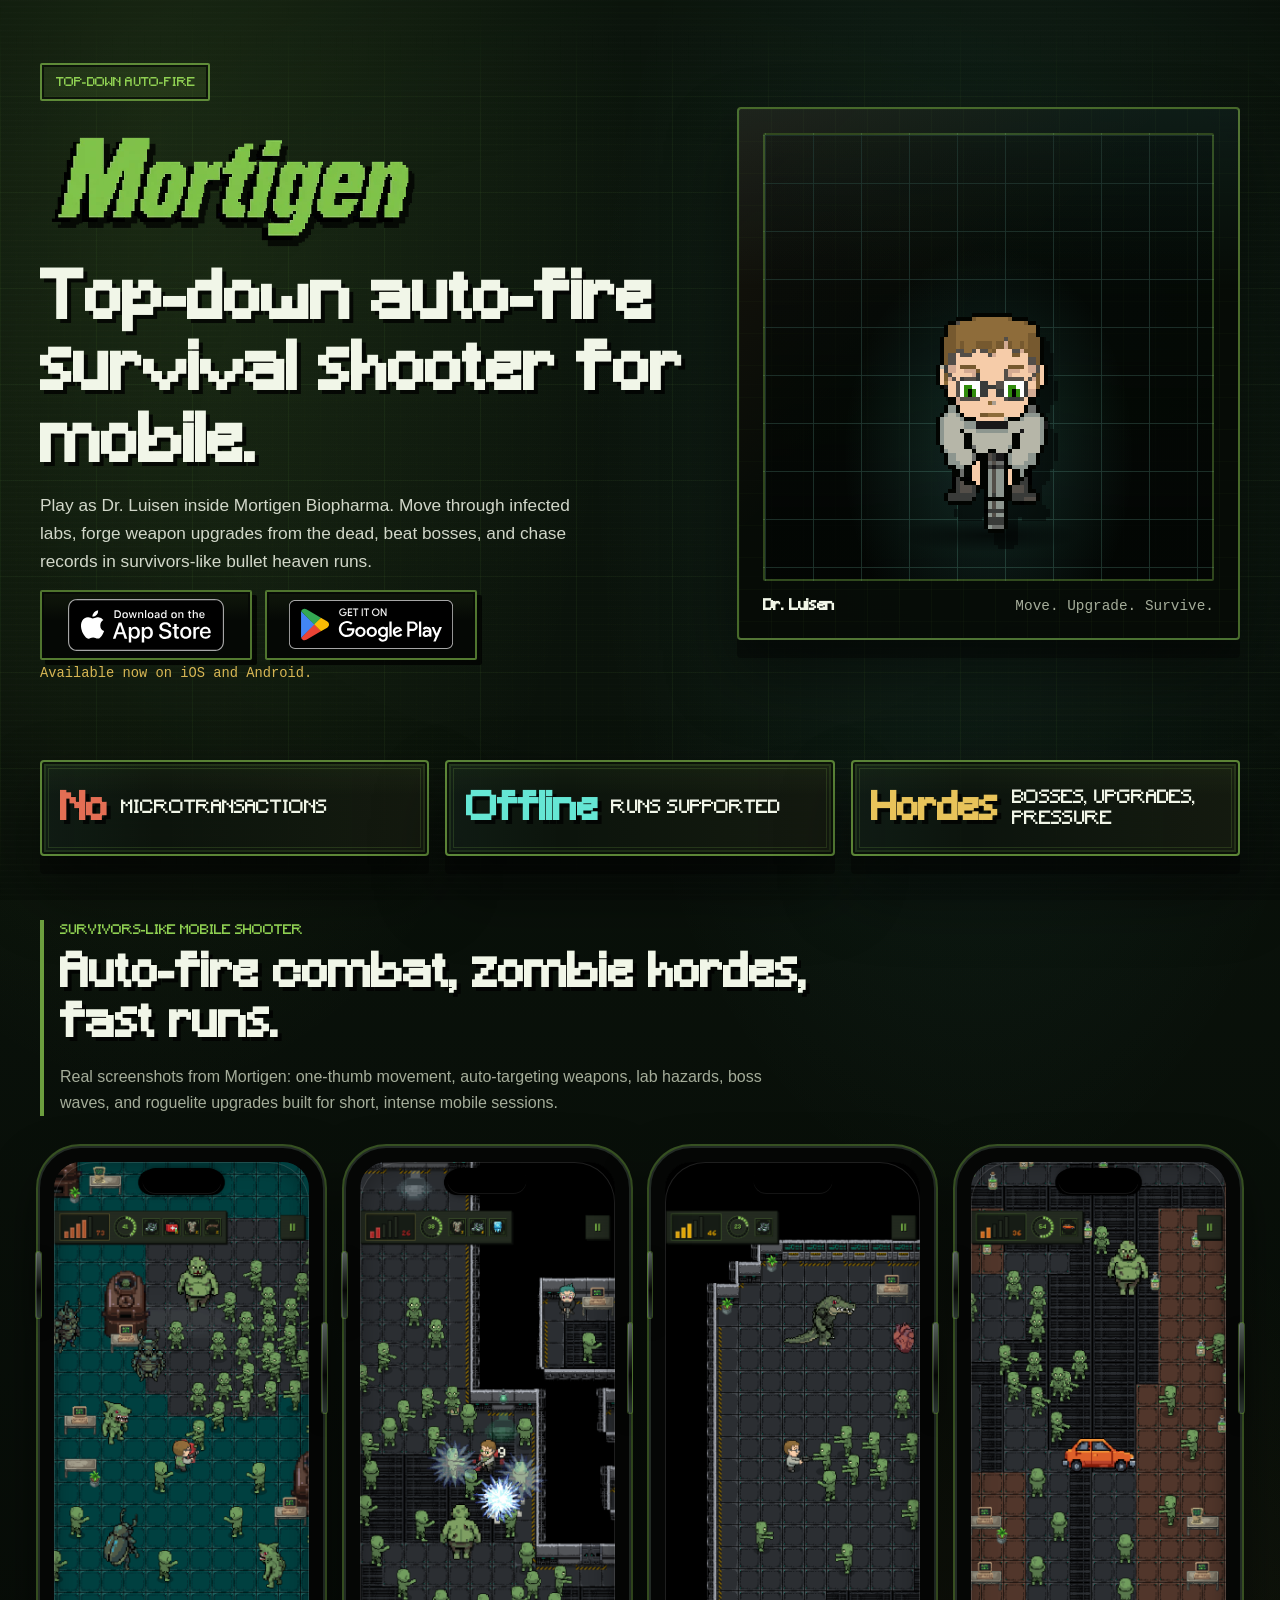
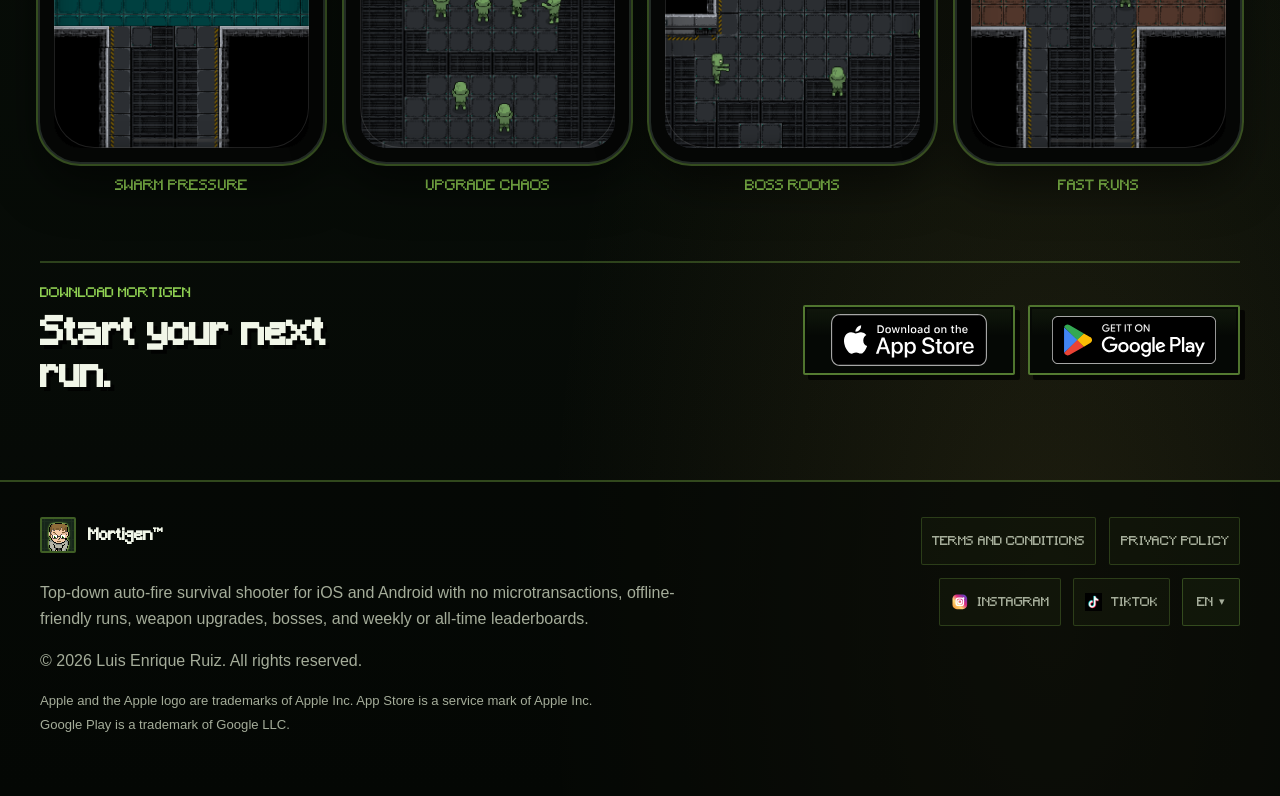
==== commit 8fba4108: "improvements" ====
--- a/index.html
+++ b/index.html
@@ -3,11 +3,11 @@
   <head>
     <meta charset="utf-8">
     <meta name="viewport" content="width=device-width, initial-scale=1">
-    <title data-i18n="meta.title">Mortigen | Pixel survival shooter for iOS and Android</title>
+    <title data-i18n="meta.title">Mortigen | Top-down auto-fire survival shooter</title>
     <meta
       name="description"
       data-i18n-content="meta.description"
-      content="Play Mortigen, a pixel survival shooter for iOS and Android. Move, upgrade weapons, fight bosses, and survive horde runs with no microtransactions."
+      content="Play Mortigen, a top-down auto-fire survival shooter for iOS and Android. Move, upgrade weapons, fight bosses, and outlast zombie hordes."
     >
     <meta name="robots" content="index,follow,max-image-preview:large">
     <link rel="canonical" href="https://koldo92.github.io/mortigen/">
@@ -17,12 +17,12 @@
     <meta
       property="og:title"
       data-i18n-content="meta.title"
-      content="Mortigen | Pixel survival shooter for iOS and Android"
+      content="Mortigen | Top-down auto-fire survival shooter"
     >
     <meta
       property="og:description"
       data-i18n-content="meta.description"
-      content="Play Mortigen, a pixel survival shooter for iOS and Android. Move, upgrade weapons, fight bosses, and survive horde runs with no microtransactions."
+      content="Play Mortigen, a top-down auto-fire survival shooter for iOS and Android. Move, upgrade weapons, fight bosses, and outlast zombie hordes."
     >
     <meta property="og:url" content="https://koldo92.github.io/mortigen/">
     <meta property="og:image" content="https://koldo92.github.io/mortigen/assets/images/screenshot-horde.png">
@@ -37,12 +37,12 @@
     <meta
       name="twitter:title"
       data-i18n-content="meta.title"
-      content="Mortigen | Pixel survival shooter for iOS and Android"
+      content="Mortigen | Top-down auto-fire survival shooter"
     >
     <meta
       name="twitter:description"
       data-i18n-content="meta.description"
-      content="Play Mortigen, a pixel survival shooter for iOS and Android. Move, upgrade weapons, fight bosses, and survive horde runs with no microtransactions."
+      content="Play Mortigen, a top-down auto-fire survival shooter for iOS and Android. Move, upgrade weapons, fight bosses, and outlast zombie hordes."
     >
     <meta name="twitter:image" content="https://koldo92.github.io/mortigen/assets/images/screenshot-horde.png">
     <meta
@@ -58,11 +58,11 @@
         "name": "Mortigen",
         "url": "https://koldo92.github.io/mortigen/",
         "image": "https://koldo92.github.io/mortigen/assets/images/screenshot-horde.png",
-        "description": "Mortigen is a pixel survival shooter for iOS and Android with movement-driven combat, weapon upgrades, boss fights, horde runs, and no microtransactions.",
+        "description": "Mortigen is a top-down auto-fire survival shooter for iOS and Android with movement-driven combat, weapon upgrades, boss fights, zombie horde runs, and no microtransactions.",
         "operatingSystem": ["Android", "iOS"],
         "applicationCategory": "GameApplication",
-        "applicationSubCategory": "Survival shooter",
-        "genre": ["Survival shooter", "Action", "Arcade"],
+        "applicationSubCategory": "Top-down auto-fire survival shooter",
+        "genre": ["Survival shooter", "Bullet heaven", "Roguelite", "Action", "Arcade"],
         "gamePlatform": ["Android", "iOS"],
         "playMode": "SinglePlayer",
         "isAccessibleForFree": true,
@@ -88,8 +88,8 @@
     <link rel="icon" type="image/png" sizes="192x192" href="assets/images/favicon-192x192.png">
     <link rel="apple-touch-icon" sizes="180x180" href="assets/images/apple-touch-icon.png">
     <meta name="theme-color" content="#071009">
-    <link rel="stylesheet" href="assets/css/site.css?v=20260704b">
-    <script src="assets/js/home-i18n.js?v=20260704b" defer></script>
+    <link rel="stylesheet" href="assets/css/site.css?v=20260705b">
+    <script src="assets/js/home-i18n.js?v=20260705a" defer></script>
   </head>
   <body>
     <main id="main">
@@ -97,7 +97,7 @@
         <div class="container hero-grid">
           <div class="hero-copy">
             <span class="pill pulse" data-i18n="hero.status">
-              PIXEL SURVIVAL SHOOTER
+              TOP-DOWN AUTO-FIRE
             </span>
 
             <div class="logo-wrap">
@@ -117,13 +117,13 @@
             </div>
 
             <h1 data-i18n="hero.heading">
-              Pixel survival shooter for fast mobile runs.
+              Top-down auto-fire survival shooter for mobile.
             </h1>
 
             <p class="section-copy hero-lede" data-i18n="hero.body">
               Play as Dr. Luisen inside Mortigen Biopharma. Move through
-              infected labs, collect upgrades, beat bosses, and chase weekly or
-              all-time records on iOS and Android.
+              infected labs, forge weapon upgrades from the dead, beat bosses,
+              and chase records in survivors-like bullet heaven runs.
             </p>
 
             <div class="hero-actions">
@@ -206,31 +206,28 @@
         <div class="container">
           <header class="section-header compact-header">
             <span class="section-kicker" data-i18n="gameplay.kicker">
-              Mobile survival shooter
+              Survivors-like mobile shooter
             </span>
             <h2 data-i18n="gameplay.heading">
-              Hordes, bosses, upgrades, fast runs.
+              Auto-fire combat, zombie hordes, fast runs.
             </h2>
             <p class="section-copy" data-i18n="gameplay.body">
-              Real screenshots from Mortigen: auto-attacks, lab hazards, boss
-              waves, and weapon upgrades built for short, intense mobile
-              sessions.
+              Real screenshots from Mortigen: one-thumb movement, auto-targeting
+              weapons, lab hazards, boss waves, and roguelite upgrades built
+              for short, intense mobile sessions.
             </p>
           </header>
 
           <div class="phone-gallery">
             <figure class="phone-frame">
-              <div
-                class="phone-shell"
-                style="--phone-image: url('../images/screenshot-horde.png')"
-              >
+              <div class="phone-shell">
                 <span class="phone-notch" aria-hidden="true"></span>
                 <img
                   class="pixel-art"
-                  src="assets/images/screenshot-horde.png"
+                  src="assets/images/screenshot-horde.webp"
                   width="1179"
                   height="2556"
-                  loading="eager"
+                  loading="lazy"
                   decoding="async"
                   data-i18n-alt="gameplay.screenshot1Alt"
                   alt="Mortigen gameplay with Dr. Luisen surrounded by hordes and bosses"
@@ -242,17 +239,14 @@
             </figure>
 
             <figure class="phone-frame">
-              <div
-                class="phone-shell"
-                style="--phone-image: url('../images/screenshot-shock.png')"
-              >
+              <div class="phone-shell">
                 <span class="phone-notch" aria-hidden="true"></span>
                 <img
                   class="pixel-art"
-                  src="assets/images/screenshot-shock.png"
+                  src="assets/images/screenshot-shock.webp"
                   width="1179"
                   height="2556"
-                  loading="eager"
+                  loading="lazy"
                   decoding="async"
                   data-i18n-alt="gameplay.screenshot2Alt"
                   alt="Mortigen gameplay with electrical attacks hitting infected enemies"
@@ -264,17 +258,14 @@
             </figure>
 
             <figure class="phone-frame">
-              <div
-                class="phone-shell"
-                style="--phone-image: url('../images/screenshot-heart.png')"
-              >
+              <div class="phone-shell">
                 <span class="phone-notch" aria-hidden="true"></span>
                 <img
                   class="pixel-art"
-                  src="assets/images/screenshot-heart.png"
+                  src="assets/images/screenshot-heart.webp"
                   width="1179"
                   height="2556"
-                  loading="eager"
+                  loading="lazy"
                   decoding="async"
                   data-i18n-alt="gameplay.screenshot3Alt"
                   alt="Mortigen gameplay with the Crimson Heart and a large boss"
@@ -286,17 +277,14 @@
             </figure>
 
             <figure class="phone-frame">
-              <div
-                class="phone-shell"
-                style="--phone-image: url('../images/screenshot-car.png')"
-              >
+              <div class="phone-shell">
                 <span class="phone-notch" aria-hidden="true"></span>
                 <img
                   class="pixel-art"
-                  src="assets/images/screenshot-car.png"
+                  src="assets/images/screenshot-car.webp"
                   width="1179"
                   height="2556"
-                  loading="eager"
+                  loading="lazy"
                   decoding="async"
                   data-i18n-alt="gameplay.screenshot4Alt"
                   alt="Mortigen gameplay with enemies around a car in the laboratory"
@@ -371,9 +359,9 @@
             <strong data-i18n="footer.title">Mortigen™</strong>
           </div>
           <p data-i18n="footer.body">
-            Pixel survival shooter for iOS and Android with no microtransactions,
-            offline-friendly runs, weapon upgrades, bosses, and weekly or
-            all-time leaderboards.
+            Top-down auto-fire survival shooter for iOS and Android with no
+            microtransactions, offline-friendly runs, weapon upgrades, bosses,
+            and weekly or all-time leaderboards.
           </p>
           <p data-i18n="footer.copyright">
             © 2026 Luis Enrique Ruiz. All rights reserved.
--- a/assets/css/site.css
+++ b/assets/css/site.css
@@ -799,13 +799,42 @@
   }.footer-copy {
     flex: 0 0 auto;
   }.footer-links {
+    display: grid;
+    flex: 0 0 auto;
+    grid-template-columns: repeat(2, minmax(0, 1fr));
+    align-items: stretch;
     width: 100%;
+    gap: 0.65rem;
   }.footer-links {
-    justify-content: flex-start;
+    justify-content: stretch;
+  }.footer-links > a {
+    grid-column: 1 / -1;
+    width: 100%;
+    min-width: 0;
+    text-align: center;
+  }.footer-social-links {
+    display: grid;
+    grid-column: 1 / -1;
+    grid-template-columns: repeat(2, minmax(0, 1fr));
+    width: 100%;
+    gap: 0.65rem;
+    white-space: normal;
+  }.footer-social-link {
+    width: 100%;
+    min-width: 0;
+  }.footer-social-link span {
+    min-width: 0;
+    overflow-wrap: anywhere;
+  }.footer-lang-switch {
+    grid-column: 1 / -1;
+    width: 100%;
+  }.footer-lang-switch .lang-switch__trigger {
+    justify-content: center;
+    width: 100%;
   }.lang-switch--dropdown {
-    justify-self: end;
+    justify-self: stretch;
   }.footer-lang-switch .lang-switch__menu {
-    left: auto;
+    left: 0;
     right: 0;
   }.hero {
     padding-top: 2rem;
@@ -947,7 +976,7 @@
   width: 200px;
   height: 276px;
   margin-bottom: 1.15rem;
-  background-image: url("../images/player_idle.png");
+  background-image: url("../images/player_idle.webp");
   background-repeat: no-repeat;
   background-size: 800px 552px;
   filter: drop-shadow(10px 16px 0 rgba(0, 0, 0, 0.42));
@@ -1052,7 +1081,7 @@
   z-index: 1;
   border: clamp(0.62rem, 1.25vw, 0.9rem) solid #050605;
   border-radius: clamp(1.65rem, 3.15vw, 2.55rem);
-  background: #000 var(--phone-image) center / cover no-repeat;
+  background: #000;
   box-shadow:
     inset 0 0 0 1px rgba(255, 255, 255, 0.1),
     inset 0 0 0 3px rgba(0, 0, 0, 0.82),
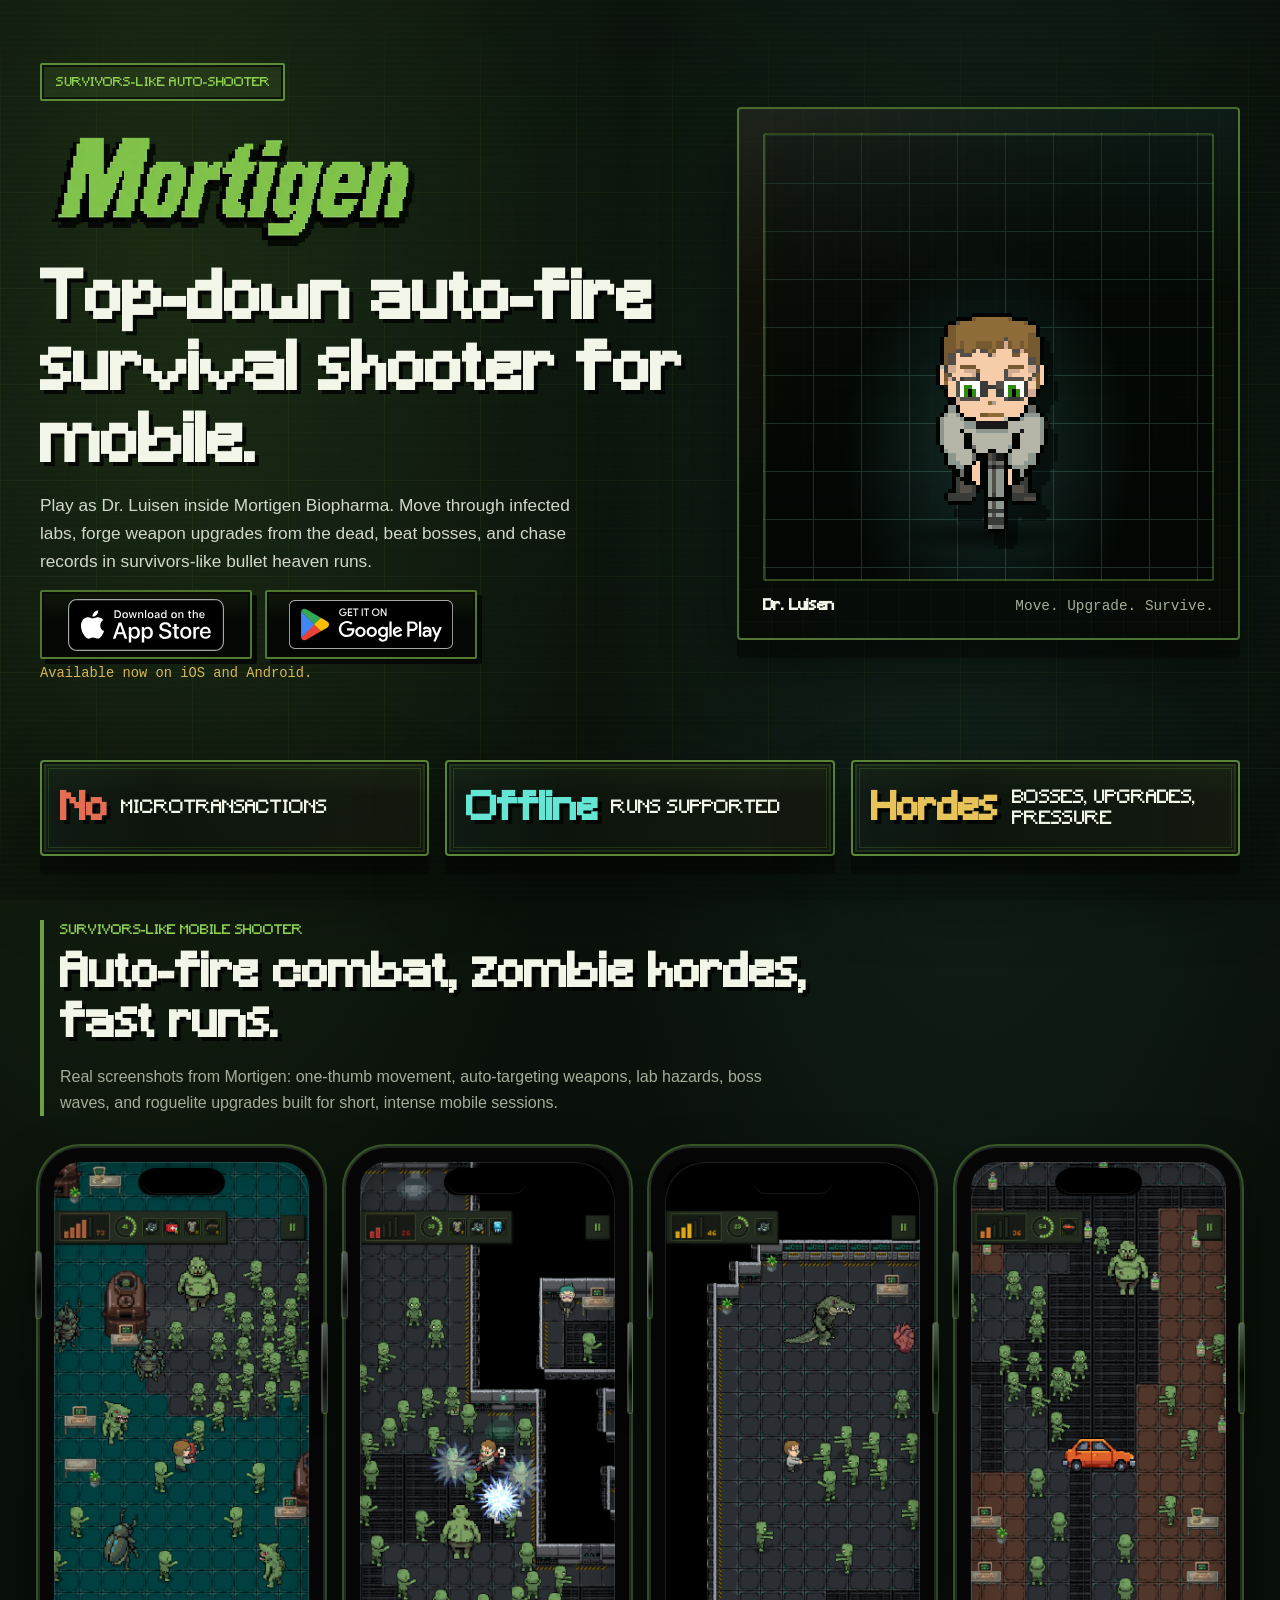
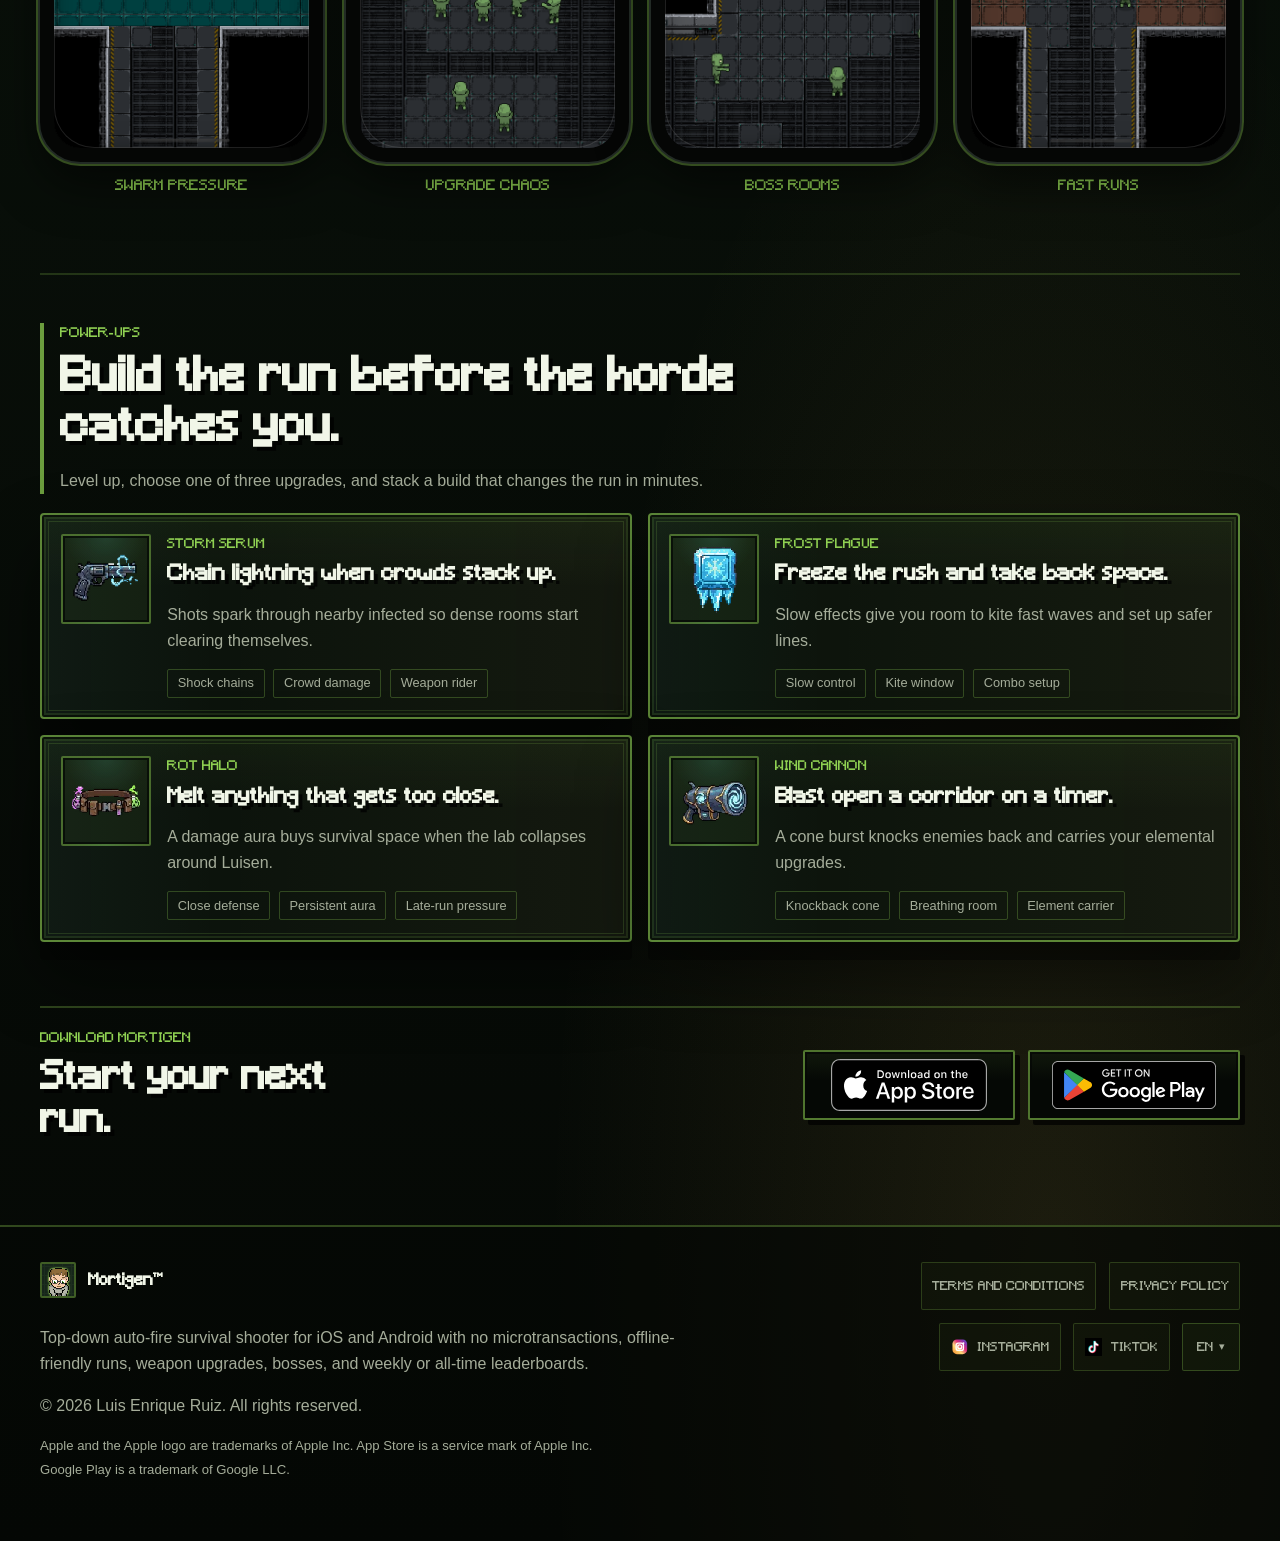
==== commit c3a0f41c: "file cleanup" ====
--- a/index.html
+++ b/index.html
@@ -25,7 +25,7 @@
       content="Play Mortigen, a top-down auto-fire survival shooter for iOS and Android. Move, upgrade weapons, fight bosses, and outlast zombie hordes."
     >
     <meta property="og:url" content="https://koldo92.github.io/mortigen/">
-    <meta property="og:image" content="https://koldo92.github.io/mortigen/assets/images/screenshot-horde.png">
+    <meta property="og:image" content="https://koldo92.github.io/mortigen/assets/images/screenshot-horde.webp">
     <meta property="og:image:width" content="1179">
     <meta property="og:image:height" content="2556">
     <meta
@@ -44,7 +44,7 @@
       data-i18n-content="meta.description"
       content="Play Mortigen, a top-down auto-fire survival shooter for iOS and Android. Move, upgrade weapons, fight bosses, and outlast zombie hordes."
     >
-    <meta name="twitter:image" content="https://koldo92.github.io/mortigen/assets/images/screenshot-horde.png">
+    <meta name="twitter:image" content="https://koldo92.github.io/mortigen/assets/images/screenshot-horde.webp">
     <meta
       name="twitter:image:alt"
       data-i18n-content="meta.imageAlt"
@@ -57,7 +57,7 @@
         "@id": "https://koldo92.github.io/mortigen/#app",
         "name": "Mortigen",
         "url": "https://koldo92.github.io/mortigen/",
-        "image": "https://koldo92.github.io/mortigen/assets/images/screenshot-horde.png",
+        "image": "https://koldo92.github.io/mortigen/assets/images/screenshot-horde.webp",
         "description": "Mortigen is a top-down auto-fire survival shooter for iOS and Android with movement-driven combat, weapon upgrades, boss fights, zombie horde runs, and no microtransactions.",
         "operatingSystem": ["Android", "iOS"],
         "applicationCategory": "GameApplication",
@@ -72,10 +72,10 @@
           "priceCurrency": "USD"
         },
         "screenshot": [
-          "https://koldo92.github.io/mortigen/assets/images/screenshot-horde.png",
-          "https://koldo92.github.io/mortigen/assets/images/screenshot-shock.png",
-          "https://koldo92.github.io/mortigen/assets/images/screenshot-heart.png",
-          "https://koldo92.github.io/mortigen/assets/images/screenshot-car.png"
+          "https://koldo92.github.io/mortigen/assets/images/screenshot-horde.webp",
+          "https://koldo92.github.io/mortigen/assets/images/screenshot-shock.webp",
+          "https://koldo92.github.io/mortigen/assets/images/screenshot-heart.webp",
+          "https://koldo92.github.io/mortigen/assets/images/screenshot-car.webp"
         ],
         "sameAs": [
           "https://apps.apple.com/us/app/mortigen/id6761758806",
@@ -88,8 +88,8 @@
     <link rel="icon" type="image/png" sizes="192x192" href="assets/images/favicon-192x192.png">
     <link rel="apple-touch-icon" sizes="180x180" href="assets/images/apple-touch-icon.png">
     <meta name="theme-color" content="#071009">
-    <link rel="stylesheet" href="assets/css/site.css?v=20260705b">
-    <script src="assets/js/home-i18n.js?v=20260705a" defer></script>
+    <link rel="stylesheet" href="assets/css/site.css?v=20260705d">
+    <script src="assets/js/home-i18n.js?v=20260705d" defer></script>
   </head>
   <body>
     <main id="main">
@@ -97,7 +97,7 @@
         <div class="container hero-grid">
           <div class="hero-copy">
             <span class="pill pulse" data-i18n="hero.status">
-              TOP-DOWN AUTO-FIRE
+              SURVIVORS-LIKE AUTO-SHOOTER
             </span>
 
             <div class="logo-wrap">
@@ -295,6 +295,175 @@
               </figcaption>
             </figure>
           </div>
+
+          <section
+            class="powerups-section"
+            id="powerups"
+            aria-labelledby="powerups-heading"
+          >
+            <header class="section-header compact-header powerups-header">
+              <span class="section-kicker" data-i18n="features.kicker">
+                Power-ups
+              </span>
+              <h2 id="powerups-heading" data-i18n="features.heading">
+                Build the run before the horde catches you.
+              </h2>
+              <p class="section-copy" data-i18n="features.body">
+                Level up, choose one of three upgrades, and stack a build that
+                changes the run in minutes.
+              </p>
+            </header>
+
+            <div class="features-grid">
+              <article class="feature-card panel">
+                <div class="icon-wrap">
+                  <img
+                    class="pixel-art"
+                    src="assets/images/electricity-96.webp"
+                    srcset="
+                      assets/images/electricity-96.webp 96w,
+                      assets/images/electricity-144.webp 144w
+                    "
+                    sizes="72px"
+                    width="96"
+                    height="71"
+                    loading="lazy"
+                    decoding="async"
+                    data-i18n-alt="features.card1Alt"
+                    alt="Storm Serum upgrade icon"
+                  >
+                </div>
+                <div>
+                  <span class="eyebrow" data-i18n="features.card1Eyebrow">
+                    Storm Serum
+                  </span>
+                  <h3 data-i18n="features.card1Title">
+                    Chain lightning when crowds stack up.
+                  </h3>
+                  <p data-i18n="features.card1Body">
+                    Shots spark through nearby infected so dense rooms start
+                    clearing themselves.
+                  </p>
+                  <div class="feature-meta">
+                    <span data-i18n="features.card1Meta1">Shock chains</span>
+                    <span data-i18n="features.card1Meta2">Crowd damage</span>
+                    <span data-i18n="features.card1Meta3">Weapon rider</span>
+                  </div>
+                </div>
+              </article>
+
+              <article class="feature-card panel">
+                <div class="icon-wrap">
+                  <img
+                    class="pixel-art"
+                    src="assets/images/ice-96.webp"
+                    srcset="
+                      assets/images/ice-96.webp 71w,
+                      assets/images/ice-144.webp 106w
+                    "
+                    sizes="72px"
+                    width="71"
+                    height="96"
+                    loading="lazy"
+                    decoding="async"
+                    data-i18n-alt="features.card2Alt"
+                    alt="Frost Plague upgrade icon"
+                  >
+                </div>
+                <div>
+                  <span class="eyebrow" data-i18n="features.card2Eyebrow">
+                    Frost Plague
+                  </span>
+                  <h3 data-i18n="features.card2Title">
+                    Freeze the rush and take back space.
+                  </h3>
+                  <p data-i18n="features.card2Body">
+                    Slow effects give you room to kite fast waves and set up
+                    safer lines.
+                  </p>
+                  <div class="feature-meta">
+                    <span data-i18n="features.card2Meta1">Slow control</span>
+                    <span data-i18n="features.card2Meta2">Kite window</span>
+                    <span data-i18n="features.card2Meta3">Combo setup</span>
+                  </div>
+                </div>
+              </article>
+
+              <article class="feature-card panel">
+                <div class="icon-wrap">
+                  <img
+                    class="pixel-art"
+                    src="assets/images/belt-96.webp"
+                    srcset="
+                      assets/images/belt-96.webp 96w,
+                      assets/images/belt-144.webp 144w
+                    "
+                    sizes="72px"
+                    width="96"
+                    height="48"
+                    loading="lazy"
+                    decoding="async"
+                    data-i18n-alt="features.card3Alt"
+                    alt="Rot Halo upgrade icon"
+                  >
+                </div>
+                <div>
+                  <span class="eyebrow" data-i18n="features.card3Eyebrow">
+                    Rot Halo
+                  </span>
+                  <h3 data-i18n="features.card3Title">
+                    Melt anything that gets too close.
+                  </h3>
+                  <p data-i18n="features.card3Body">
+                    A damage aura buys survival space when the lab collapses
+                    around Luisen.
+                  </p>
+                  <div class="feature-meta">
+                    <span data-i18n="features.card3Meta1">Close defense</span>
+                    <span data-i18n="features.card3Meta2">Persistent aura</span>
+                    <span data-i18n="features.card3Meta3">Late-run pressure</span>
+                  </div>
+                </div>
+              </article>
+
+              <article class="feature-card panel">
+                <div class="icon-wrap">
+                  <img
+                    class="pixel-art"
+                    src="assets/images/windcannon-96.webp"
+                    srcset="
+                      assets/images/windcannon-96.webp 96w,
+                      assets/images/windcannon-144.webp 144w
+                    "
+                    sizes="72px"
+                    width="96"
+                    height="66"
+                    loading="lazy"
+                    decoding="async"
+                    data-i18n-alt="features.card4Alt"
+                    alt="Wind Cannon upgrade icon"
+                  >
+                </div>
+                <div>
+                  <span class="eyebrow" data-i18n="features.card4Eyebrow">
+                    Wind Cannon
+                  </span>
+                  <h3 data-i18n="features.card4Title">
+                    Blast open a corridor on a timer.
+                  </h3>
+                  <p data-i18n="features.card4Body">
+                    A cone burst knocks enemies back and carries your elemental
+                    upgrades.
+                  </p>
+                  <div class="feature-meta">
+                    <span data-i18n="features.card4Meta1">Knockback cone</span>
+                    <span data-i18n="features.card4Meta2">Breathing room</span>
+                    <span data-i18n="features.card4Meta3">Element carrier</span>
+                  </div>
+                </div>
+              </article>
+            </div>
+          </section>
 
           <div class="gameplay-cta">
             <div>
--- a/assets/css/site.css
+++ b/assets/css/site.css
@@ -462,6 +462,7 @@
   border-radius: var(--radius-sm);
   color: var(--muted);
   font-size: 0.8rem;
+  line-height: 1.25;
 }.threat-grid,
 .privacy-grid {
   grid-template-columns: repeat(3, minmax(0, 1fr));
@@ -1126,6 +1127,20 @@
   font-size: 0.86rem;
   text-align: center;
   text-transform: uppercase;
+}.powerups-section {
+  margin-top: clamp(3rem, 6vw, 5rem);
+  padding-top: clamp(2rem, 4vw, 3rem);
+  border-top: 2px solid rgba(143, 208, 82, 0.2);
+}.powerups-header {
+  margin-bottom: 1.2rem;
+}.feature-card {
+  min-height: 100%;
+}.feature-card h3 {
+  font-size: clamp(1.05rem, 1.7vw, 1.34rem);
+}.feature-card p {
+  margin-bottom: 0.95rem;
+}.feature-meta {
+  gap: 0.55rem;
 }.gameplay-cta {
   display: flex;
   align-items: center;
@@ -1220,6 +1235,14 @@
     flex-direction: column;
   }.gameplay-cta .hero-actions {
     width: 100%;
+  }.powerups-section .feature-card {
+    grid-template-columns: 64px 1fr;
+  }.powerups-section .icon-wrap {
+    width: 64px;
+    min-height: 64px;
+  }.powerups-section .icon-wrap img {
+    width: 52px;
+    height: 52px;
   }.luisen-stage {
     min-height: 19rem;
   }.luisen-sprite {
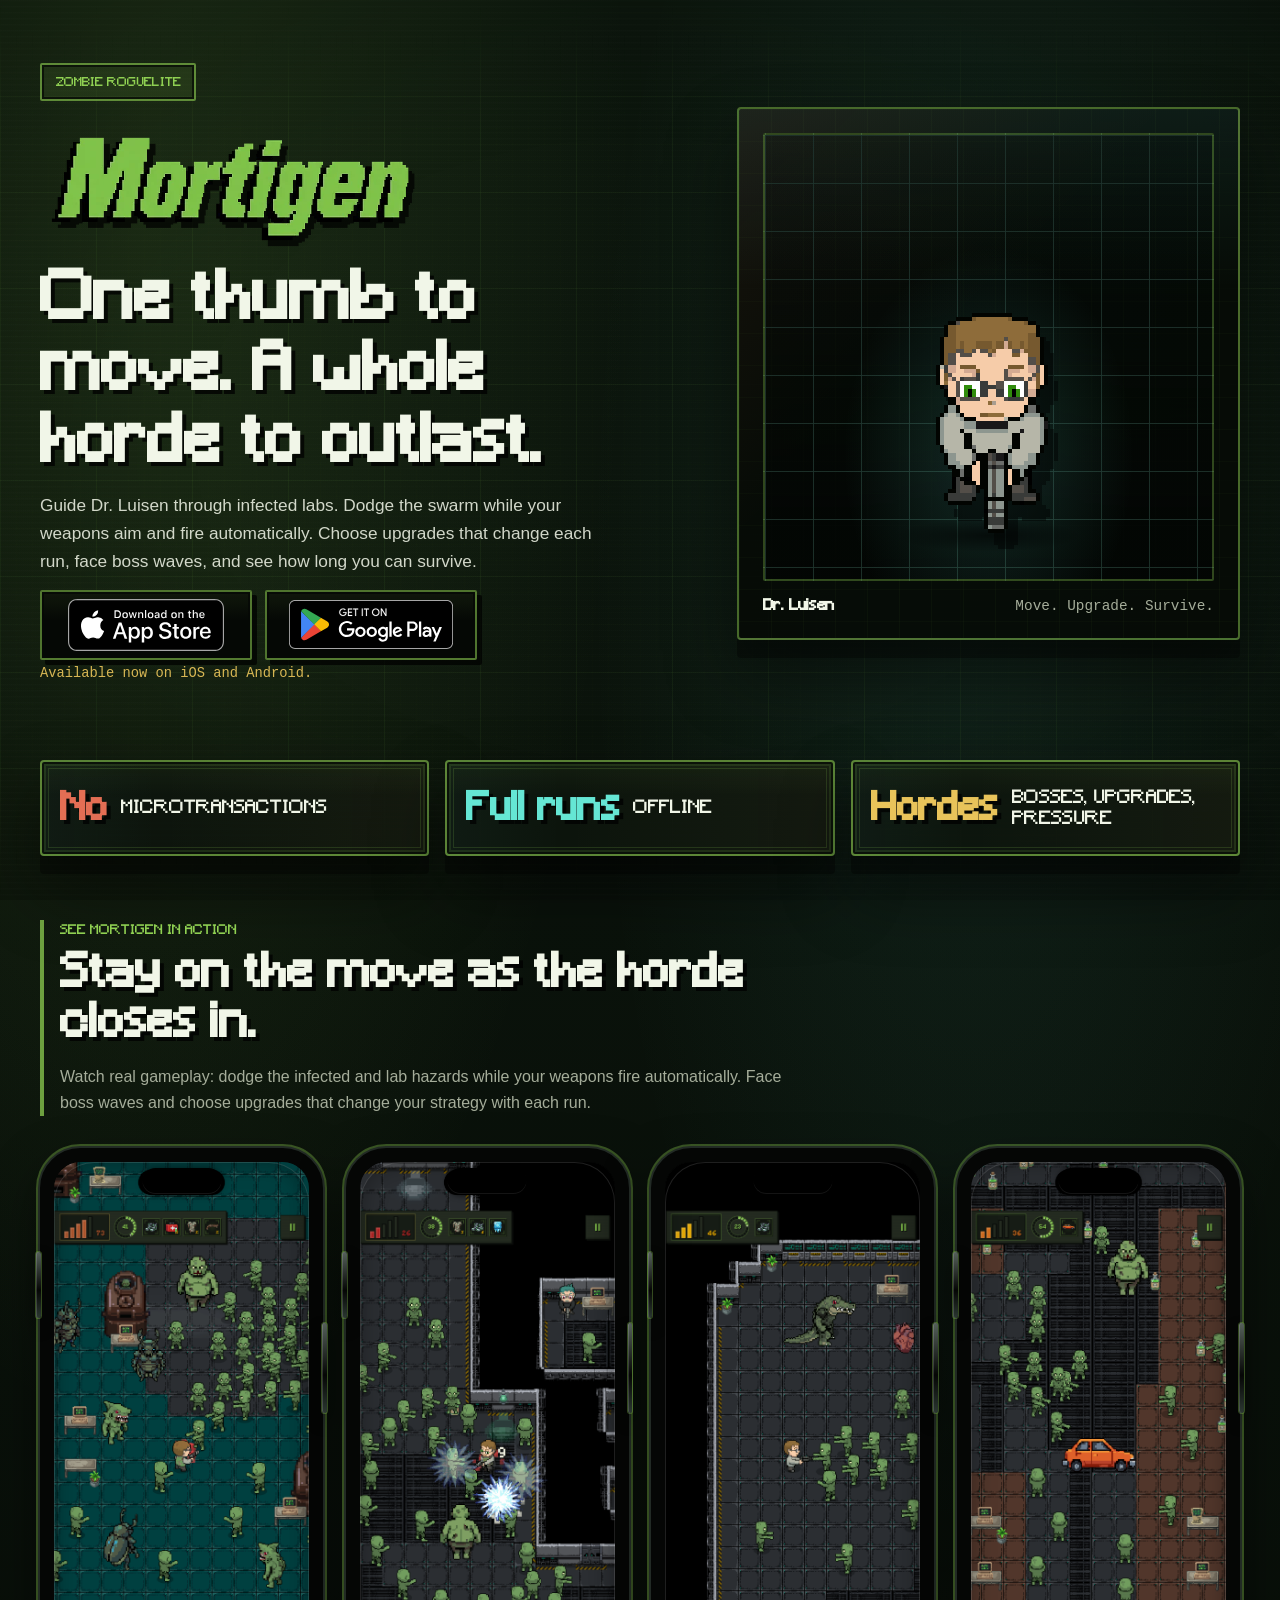
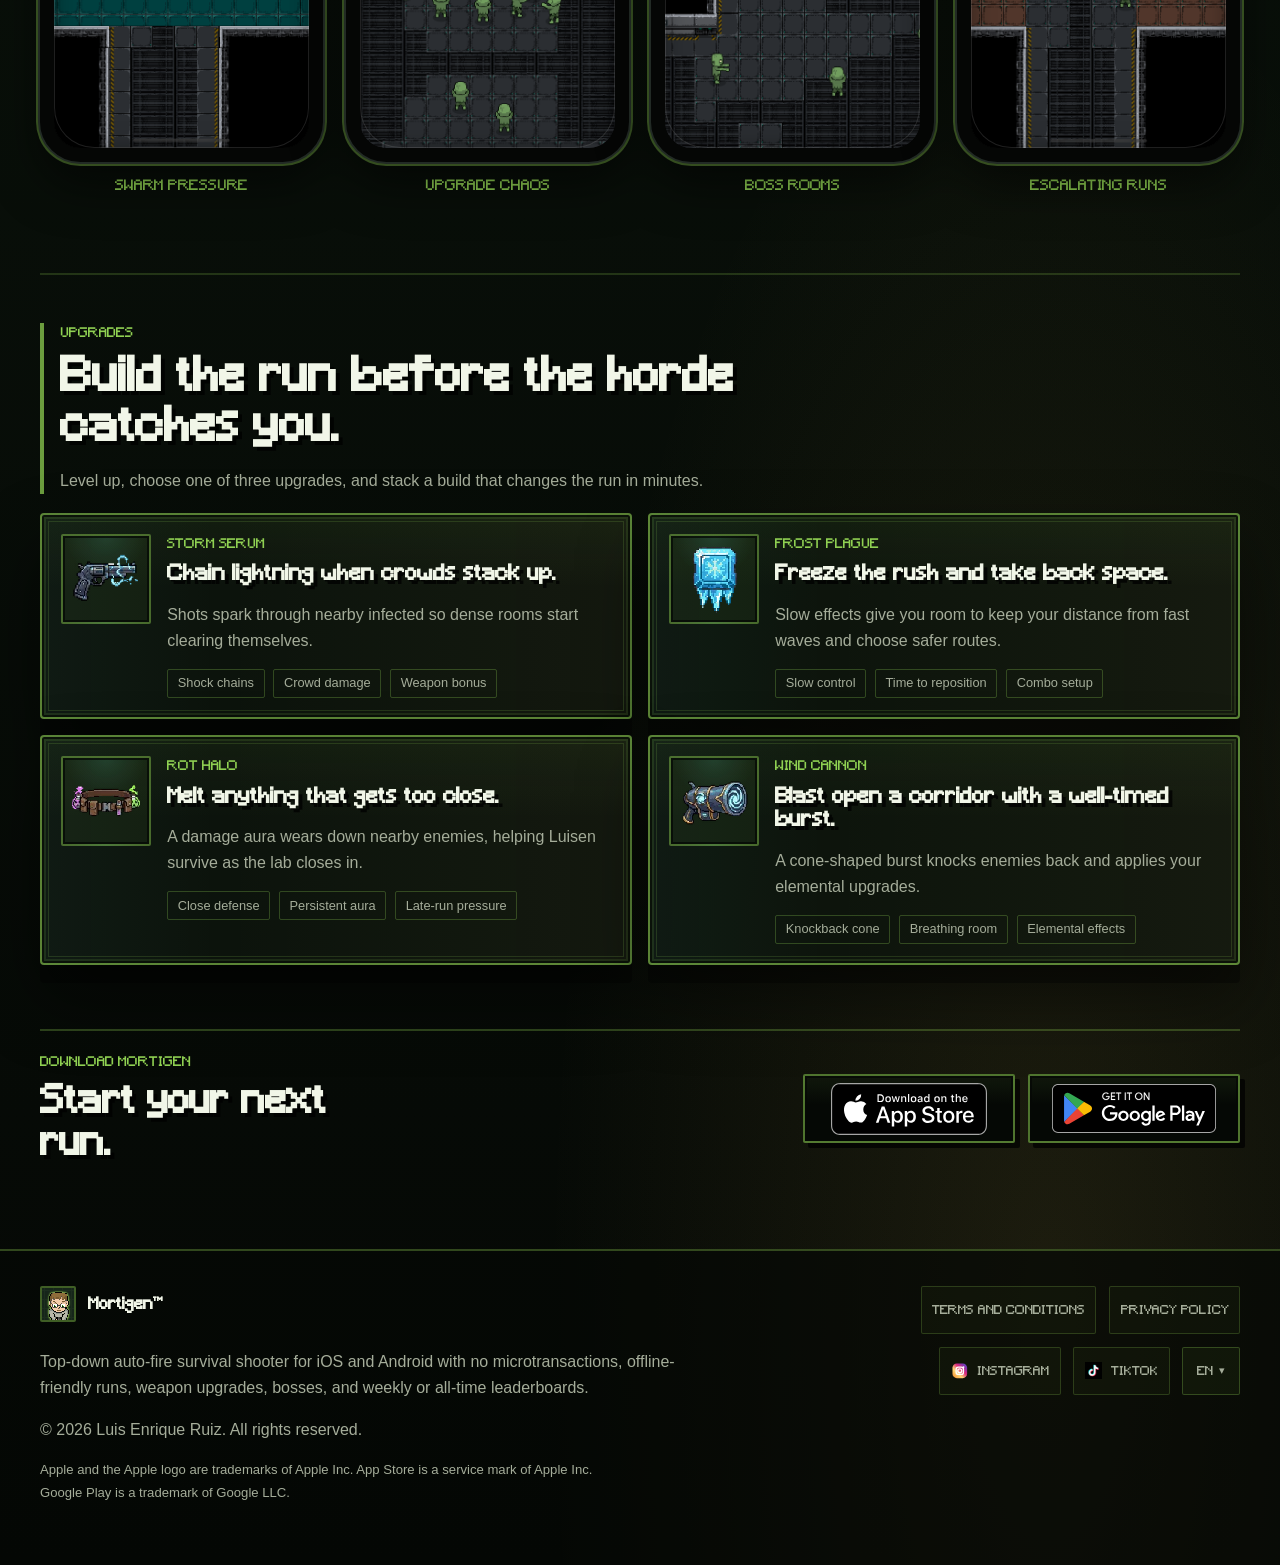
==== commit e505086a: "updates" ====
--- a/index.html
+++ b/index.html
@@ -3,26 +3,26 @@
   <head>
     <meta charset="utf-8">
     <meta name="viewport" content="width=device-width, initial-scale=1">
-    <title data-i18n="meta.title">Mortigen | Top-down auto-fire survival shooter</title>
+    <title data-i18n="meta.title">Mortigen | Zombie roguelite auto-shooter</title>
     <meta
       name="description"
       data-i18n-content="meta.description"
-      content="Play Mortigen, a top-down auto-fire survival shooter for iOS and Android. Move, upgrade weapons, fight bosses, and outlast zombie hordes."
+      content="A one-thumb zombie roguelite for iOS and Android. Guide Dr. Luisen through infected labs, dodge hordes while your weapons aim and fire automatically, and choose upgrades to face the bosses."
     >
     <meta name="robots" content="index,follow,max-image-preview:large">
     <link rel="canonical" href="https://koldo92.github.io/mortigen/">
     <meta property="og:type" content="website">
     <meta property="og:site_name" content="Mortigen">
-    <meta property="og:locale" content="en_US">
+    <meta property="og:locale" data-i18n-content="meta.locale" content="en_US">
     <meta
       property="og:title"
       data-i18n-content="meta.title"
-      content="Mortigen | Top-down auto-fire survival shooter"
+      content="Mortigen | Zombie roguelite auto-shooter"
     >
     <meta
       property="og:description"
       data-i18n-content="meta.description"
-      content="Play Mortigen, a top-down auto-fire survival shooter for iOS and Android. Move, upgrade weapons, fight bosses, and outlast zombie hordes."
+      content="A one-thumb zombie roguelite for iOS and Android. Guide Dr. Luisen through infected labs, dodge hordes while your weapons aim and fire automatically, and choose upgrades to face the bosses."
     >
     <meta property="og:url" content="https://koldo92.github.io/mortigen/">
     <meta property="og:image" content="https://koldo92.github.io/mortigen/assets/images/screenshot-horde.webp">
@@ -37,12 +37,12 @@
     <meta
       name="twitter:title"
       data-i18n-content="meta.title"
-      content="Mortigen | Top-down auto-fire survival shooter"
+      content="Mortigen | Zombie roguelite auto-shooter"
     >
     <meta
       name="twitter:description"
       data-i18n-content="meta.description"
-      content="Play Mortigen, a top-down auto-fire survival shooter for iOS and Android. Move, upgrade weapons, fight bosses, and outlast zombie hordes."
+      content="A one-thumb zombie roguelite for iOS and Android. Guide Dr. Luisen through infected labs, dodge hordes while your weapons aim and fire automatically, and choose upgrades to face the bosses."
     >
     <meta name="twitter:image" content="https://koldo92.github.io/mortigen/assets/images/screenshot-horde.webp">
     <meta
@@ -50,7 +50,7 @@
       data-i18n-content="meta.imageAlt"
       content="Mortigen gameplay screenshot showing Dr. Luisen fighting hordes inside the lab."
     >
-    <script type="application/ld+json">
+    <script type="application/ld+json" data-i18n-jsonld-description="meta.description">
       {
         "@context": "https://schema.org",
         "@type": ["VideoGame", "MobileApplication"],
@@ -58,10 +58,10 @@
         "name": "Mortigen",
         "url": "https://koldo92.github.io/mortigen/",
         "image": "https://koldo92.github.io/mortigen/assets/images/screenshot-horde.webp",
-        "description": "Mortigen is a top-down auto-fire survival shooter for iOS and Android with movement-driven combat, weapon upgrades, boss fights, zombie horde runs, and no microtransactions.",
+        "description": "A one-thumb zombie roguelite for iOS and Android. Guide Dr. Luisen through infected labs, dodge hordes while your weapons aim and fire automatically, and choose upgrades to face the bosses.",
         "operatingSystem": ["Android", "iOS"],
         "applicationCategory": "GameApplication",
-        "applicationSubCategory": "Top-down auto-fire survival shooter",
+        "applicationSubCategory": "Zombie roguelite auto-shooter",
         "genre": ["Survival shooter", "Bullet heaven", "Roguelite", "Action", "Arcade"],
         "gamePlatform": ["Android", "iOS"],
         "playMode": "SinglePlayer",
@@ -97,7 +97,7 @@
         <div class="container hero-grid">
           <div class="hero-copy">
             <span class="pill pulse" data-i18n="hero.status">
-              SURVIVORS-LIKE AUTO-SHOOTER
+              ZOMBIE ROGUELITE
             </span>
 
             <div class="logo-wrap">
@@ -117,13 +117,13 @@
             </div>
 
             <h1 data-i18n="hero.heading">
-              Top-down auto-fire survival shooter for mobile.
+              One thumb to move. A whole horde to outlast.
             </h1>
 
             <p class="section-copy hero-lede" data-i18n="hero.body">
-              Play as Dr. Luisen inside Mortigen Biopharma. Move through
-              infected labs, forge weapon upgrades from the dead, beat bosses,
-              and chase records in survivors-like bullet heaven runs.
+              Guide Dr. Luisen through infected labs. Dodge the swarm while
+              your weapons aim and fire automatically. Choose upgrades that
+              change each run, face boss waves, and see how long you can survive.
             </p>
 
             <div class="hero-actions">
@@ -185,15 +185,15 @@
         </div>
       </section>
 
-      <section class="section proof-band" aria-label="Mortigen highlights">
+      <section class="section proof-band" data-i18n-aria-label="hero.proofAria" aria-label="Mortigen highlights">
         <div class="container proof-grid">
           <article class="proof-card panel">
             <strong data-i18n="hero.proofMicroStrong">No</strong>
             <span data-i18n="hero.valueMicro">microtransactions</span>
           </article>
           <article class="proof-card panel">
-            <strong data-i18n="hero.proofOfflineStrong">Offline</strong>
-            <span data-i18n="hero.valueOffline">runs supported</span>
+            <strong data-i18n="hero.proofOfflineStrong">Full runs</strong>
+            <span data-i18n="hero.valueOffline">offline</span>
           </article>
           <article class="proof-card panel">
             <strong data-i18n="hero.proofHordeStrong">Hordes</strong>
@@ -206,15 +206,15 @@
         <div class="container">
           <header class="section-header compact-header">
             <span class="section-kicker" data-i18n="gameplay.kicker">
-              Survivors-like mobile shooter
+              SEE MORTIGEN IN ACTION
             </span>
             <h2 data-i18n="gameplay.heading">
-              Auto-fire combat, zombie hordes, fast runs.
+              Stay on the move as the horde closes in.
             </h2>
             <p class="section-copy" data-i18n="gameplay.body">
-              Real screenshots from Mortigen: one-thumb movement, auto-targeting
-              weapons, lab hazards, boss waves, and roguelite upgrades built
-              for short, intense mobile sessions.
+              Watch real gameplay: dodge the infected and lab hazards while
+              your weapons fire automatically. Face boss waves and choose
+              upgrades that change your strategy with each run.
             </p>
           </header>
 
@@ -291,7 +291,7 @@
                 >
               </div>
               <figcaption data-i18n="gameplay.screenshot4Label">
-                Fast runs
+                Escalating runs
               </figcaption>
             </figure>
           </div>
@@ -303,7 +303,7 @@
           >
             <header class="section-header compact-header powerups-header">
               <span class="section-kicker" data-i18n="features.kicker">
-                Power-ups
+                Upgrades
               </span>
               <h2 id="powerups-heading" data-i18n="features.heading">
                 Build the run before the horde catches you.
@@ -347,7 +347,7 @@
                   <div class="feature-meta">
                     <span data-i18n="features.card1Meta1">Shock chains</span>
                     <span data-i18n="features.card1Meta2">Crowd damage</span>
-                    <span data-i18n="features.card1Meta3">Weapon rider</span>
+                    <span data-i18n="features.card1Meta3">Weapon bonus</span>
                   </div>
                 </div>
               </article>
@@ -378,12 +378,12 @@
                     Freeze the rush and take back space.
                   </h3>
                   <p data-i18n="features.card2Body">
-                    Slow effects give you room to kite fast waves and set up
-                    safer lines.
+                    Slow effects give you room to keep your distance from fast waves
+                    and choose safer routes.
                   </p>
                   <div class="feature-meta">
                     <span data-i18n="features.card2Meta1">Slow control</span>
-                    <span data-i18n="features.card2Meta2">Kite window</span>
+                    <span data-i18n="features.card2Meta2">Time to reposition</span>
                     <span data-i18n="features.card2Meta3">Combo setup</span>
                   </div>
                 </div>
@@ -415,8 +415,7 @@
                     Melt anything that gets too close.
                   </h3>
                   <p data-i18n="features.card3Body">
-                    A damage aura buys survival space when the lab collapses
-                    around Luisen.
+                    A damage aura wears down nearby enemies, helping Luisen survive as the lab closes in.
                   </p>
                   <div class="feature-meta">
                     <span data-i18n="features.card3Meta1">Close defense</span>
@@ -449,16 +448,16 @@
                     Wind Cannon
                   </span>
                   <h3 data-i18n="features.card4Title">
-                    Blast open a corridor on a timer.
+                    Blast open a corridor with a well-timed burst.
                   </h3>
                   <p data-i18n="features.card4Body">
-                    A cone burst knocks enemies back and carries your elemental
-                    upgrades.
+                    A cone-shaped burst knocks enemies back and applies your
+                    elemental upgrades.
                   </p>
                   <div class="feature-meta">
                     <span data-i18n="features.card4Meta1">Knockback cone</span>
                     <span data-i18n="features.card4Meta2">Breathing room</span>
-                    <span data-i18n="features.card4Meta3">Element carrier</span>
+                    <span data-i18n="features.card4Meta3">Elemental effects</span>
                   </div>
                 </div>
               </article>
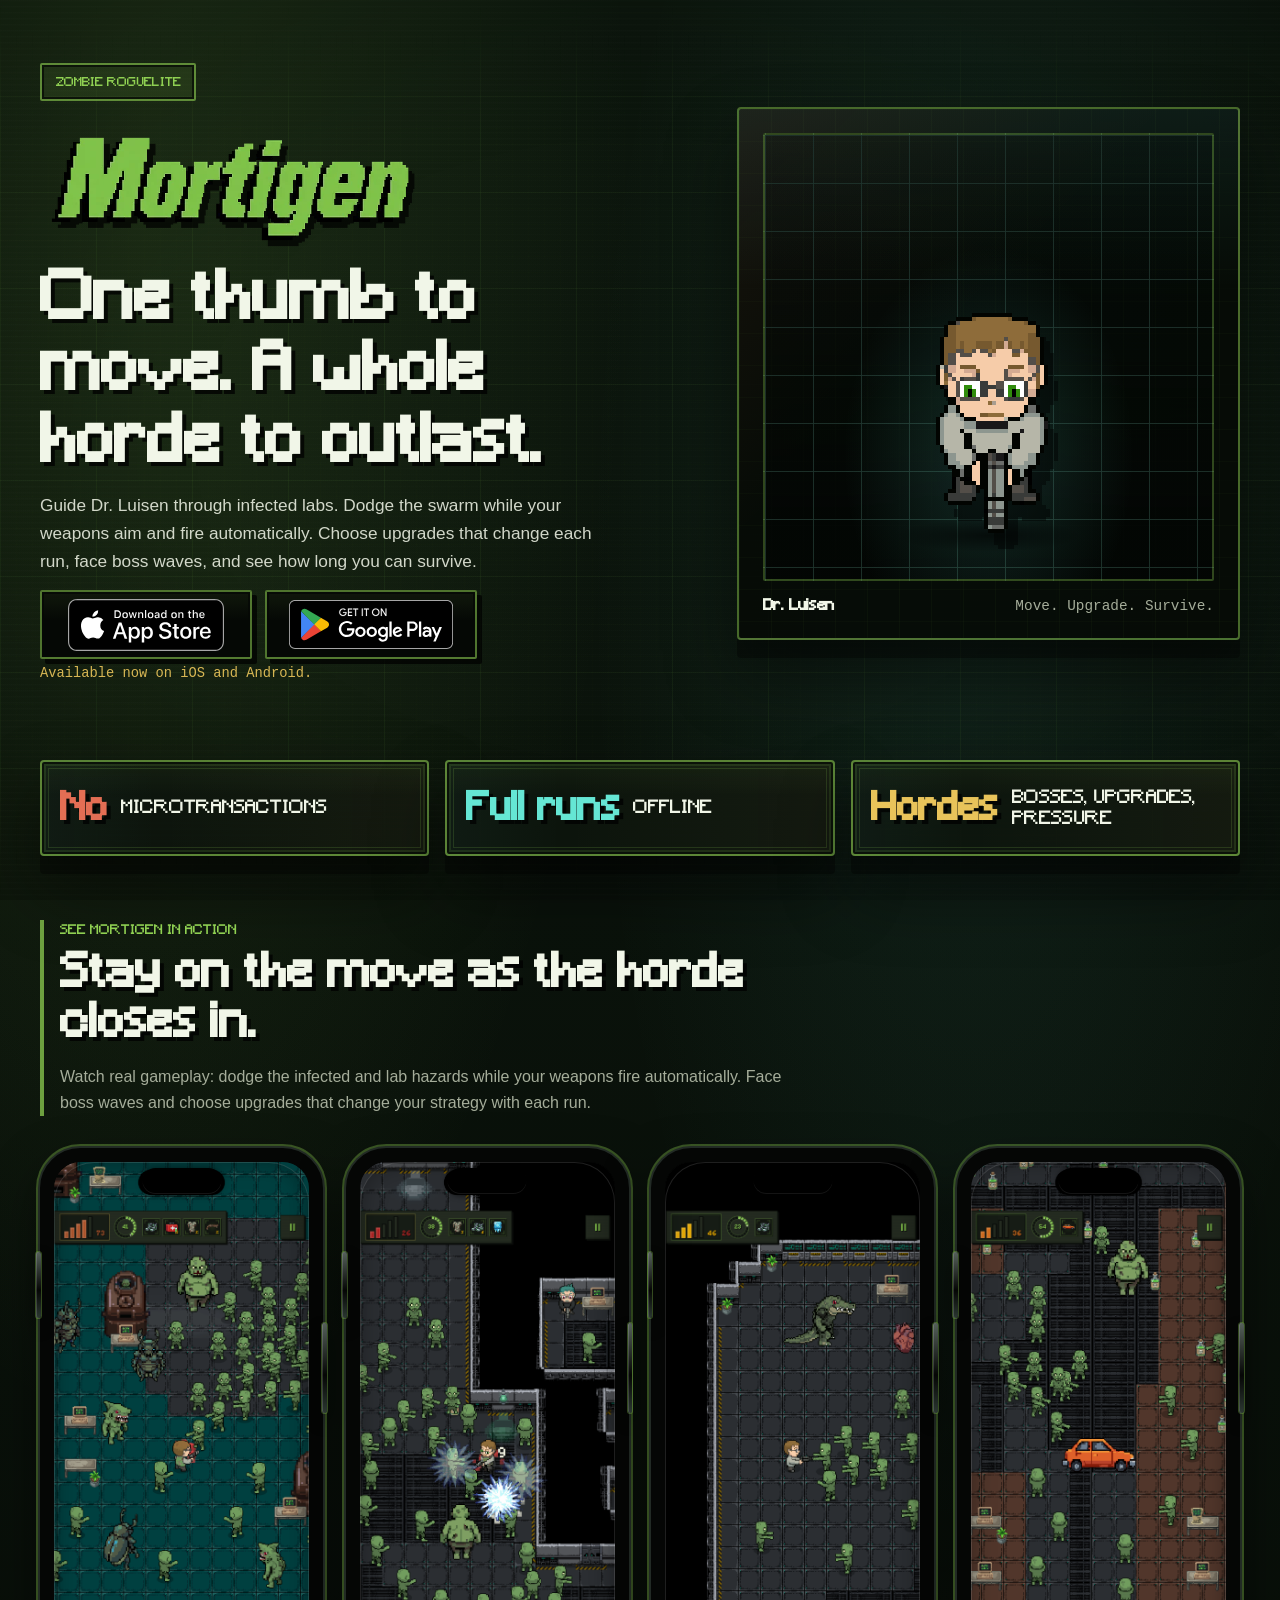
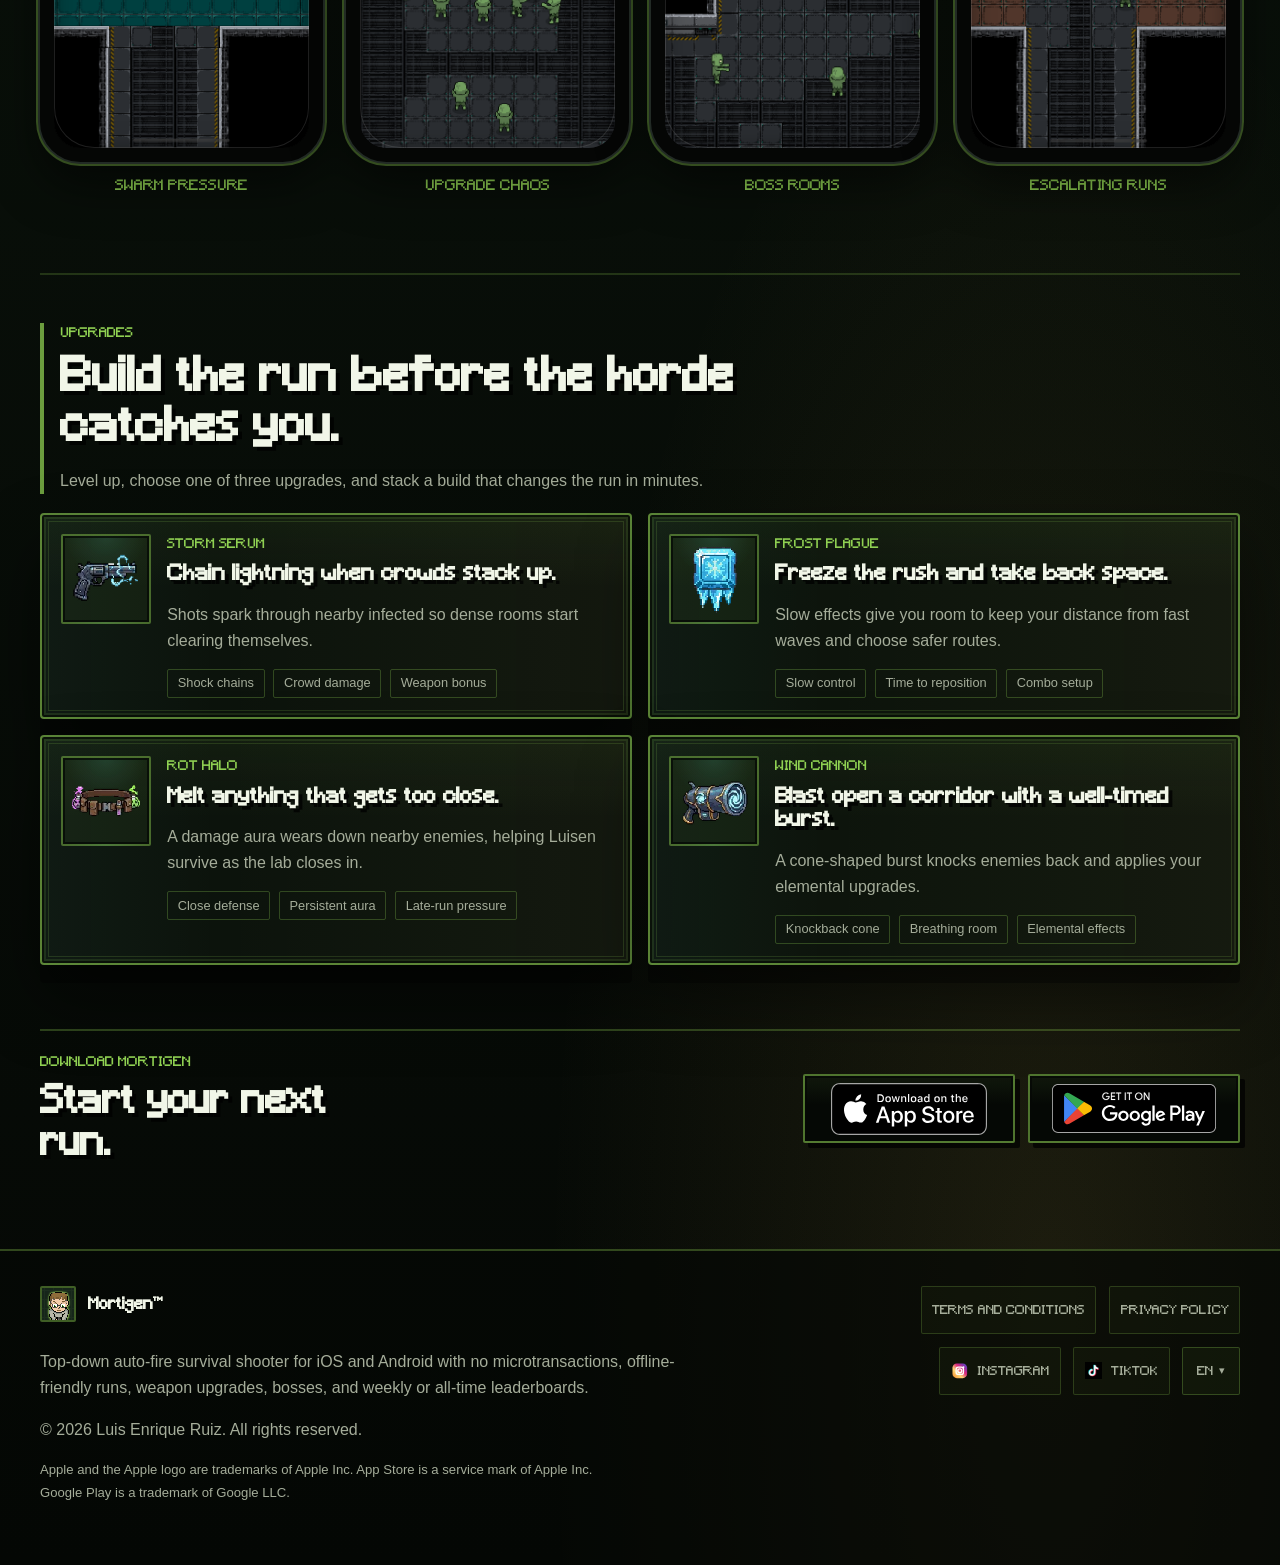
==== commit 21679464: "improvements" ====
--- a/index.html
+++ b/index.html
@@ -297,15 +297,15 @@
           </div>
 
           <section
-            class="powerups-section"
-            id="powerups"
-            aria-labelledby="powerups-heading"
+            class="upgrades-section"
+            id="upgrades"
+            aria-labelledby="upgrades-heading"
           >
-            <header class="section-header compact-header powerups-header">
+            <header class="section-header compact-header upgrades-header">
               <span class="section-kicker" data-i18n="features.kicker">
                 Upgrades
               </span>
-              <h2 id="powerups-heading" data-i18n="features.heading">
+              <h2 id="upgrades-heading" data-i18n="features.heading">
                 Build the run before the horde catches you.
               </h2>
               <p class="section-copy" data-i18n="features.body">
--- a/assets/css/site.css
+++ b/assets/css/site.css
@@ -1127,11 +1127,11 @@
   font-size: 0.86rem;
   text-align: center;
   text-transform: uppercase;
-}.powerups-section {
+}.upgrades-section {
   margin-top: clamp(3rem, 6vw, 5rem);
   padding-top: clamp(2rem, 4vw, 3rem);
   border-top: 2px solid rgba(143, 208, 82, 0.2);
-}.powerups-header {
+}.upgrades-header {
   margin-bottom: 1.2rem;
 }.feature-card {
   min-height: 100%;
@@ -1235,12 +1235,12 @@
     flex-direction: column;
   }.gameplay-cta .hero-actions {
     width: 100%;
-  }.powerups-section .feature-card {
+  }.upgrades-section .feature-card {
     grid-template-columns: 64px 1fr;
-  }.powerups-section .icon-wrap {
+  }.upgrades-section .icon-wrap {
     width: 64px;
     min-height: 64px;
-  }.powerups-section .icon-wrap img {
+  }.upgrades-section .icon-wrap img {
     width: 52px;
     height: 52px;
   }.luisen-stage {
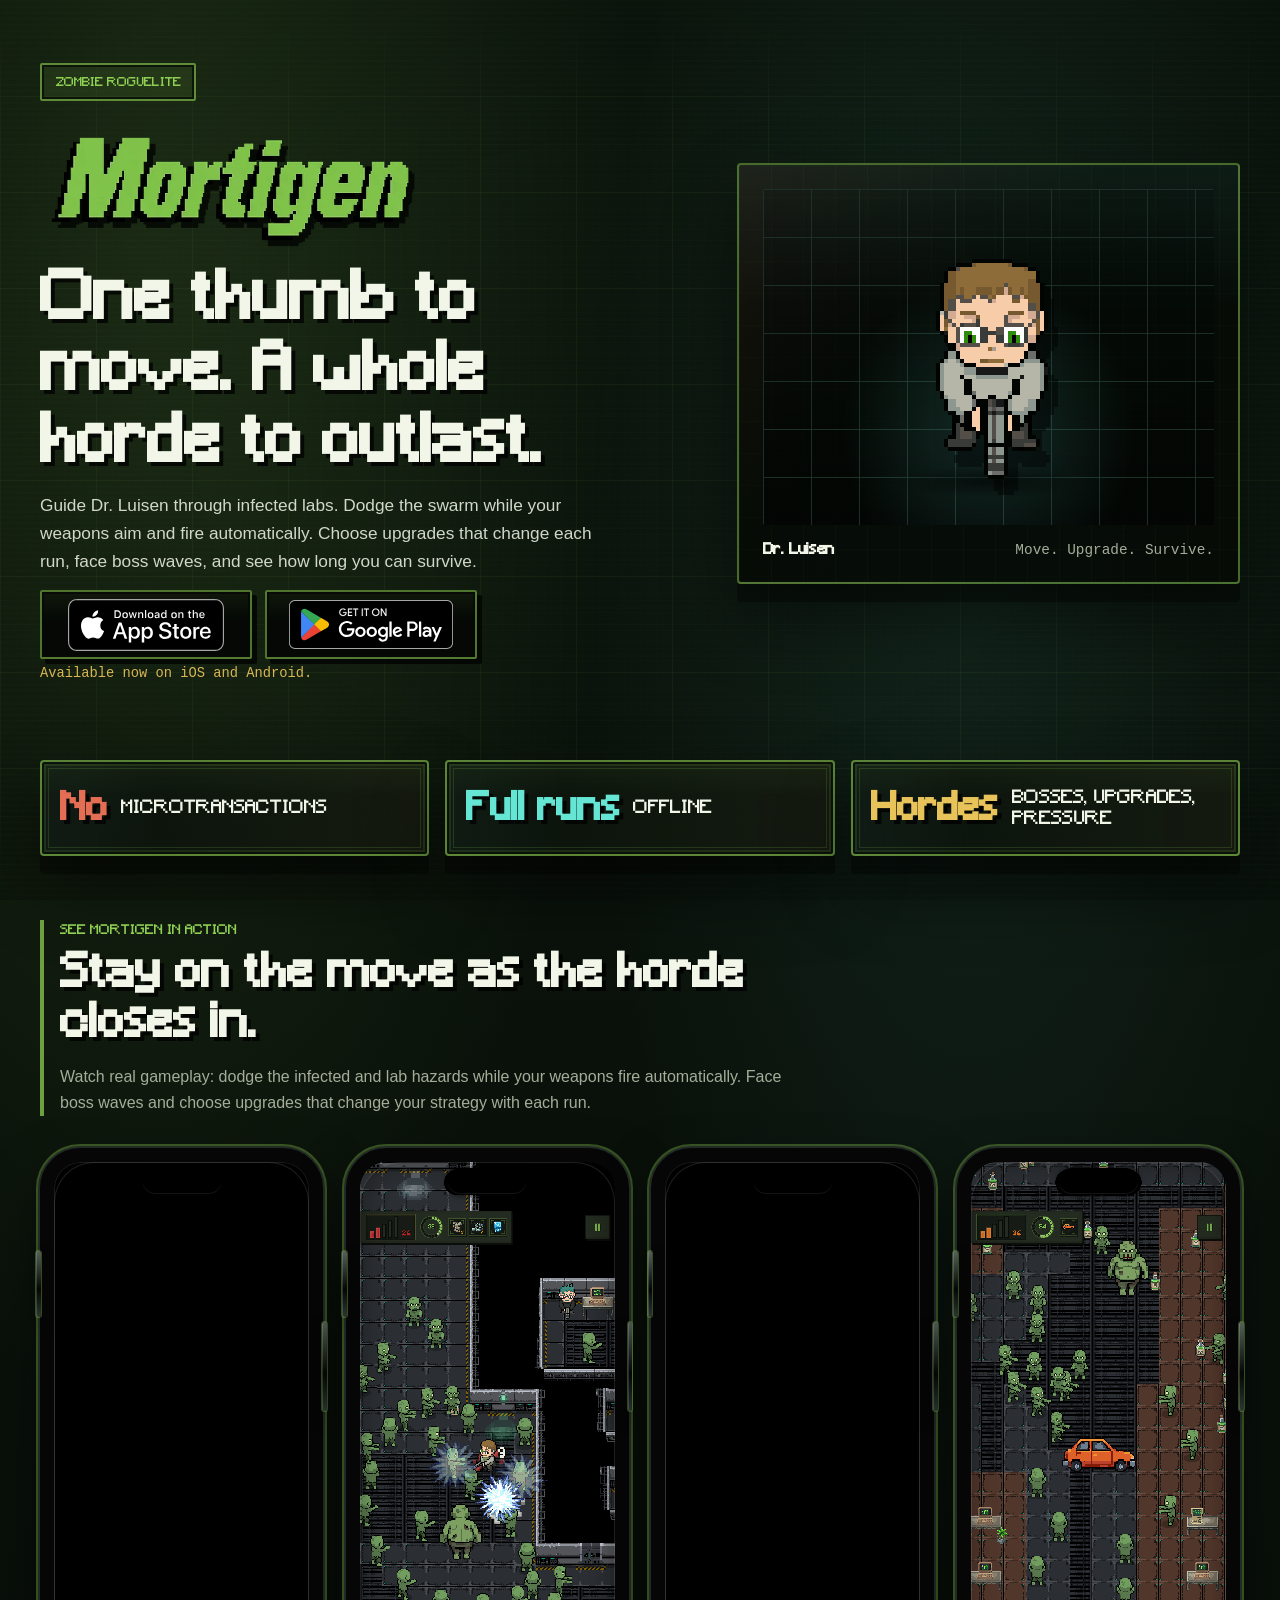
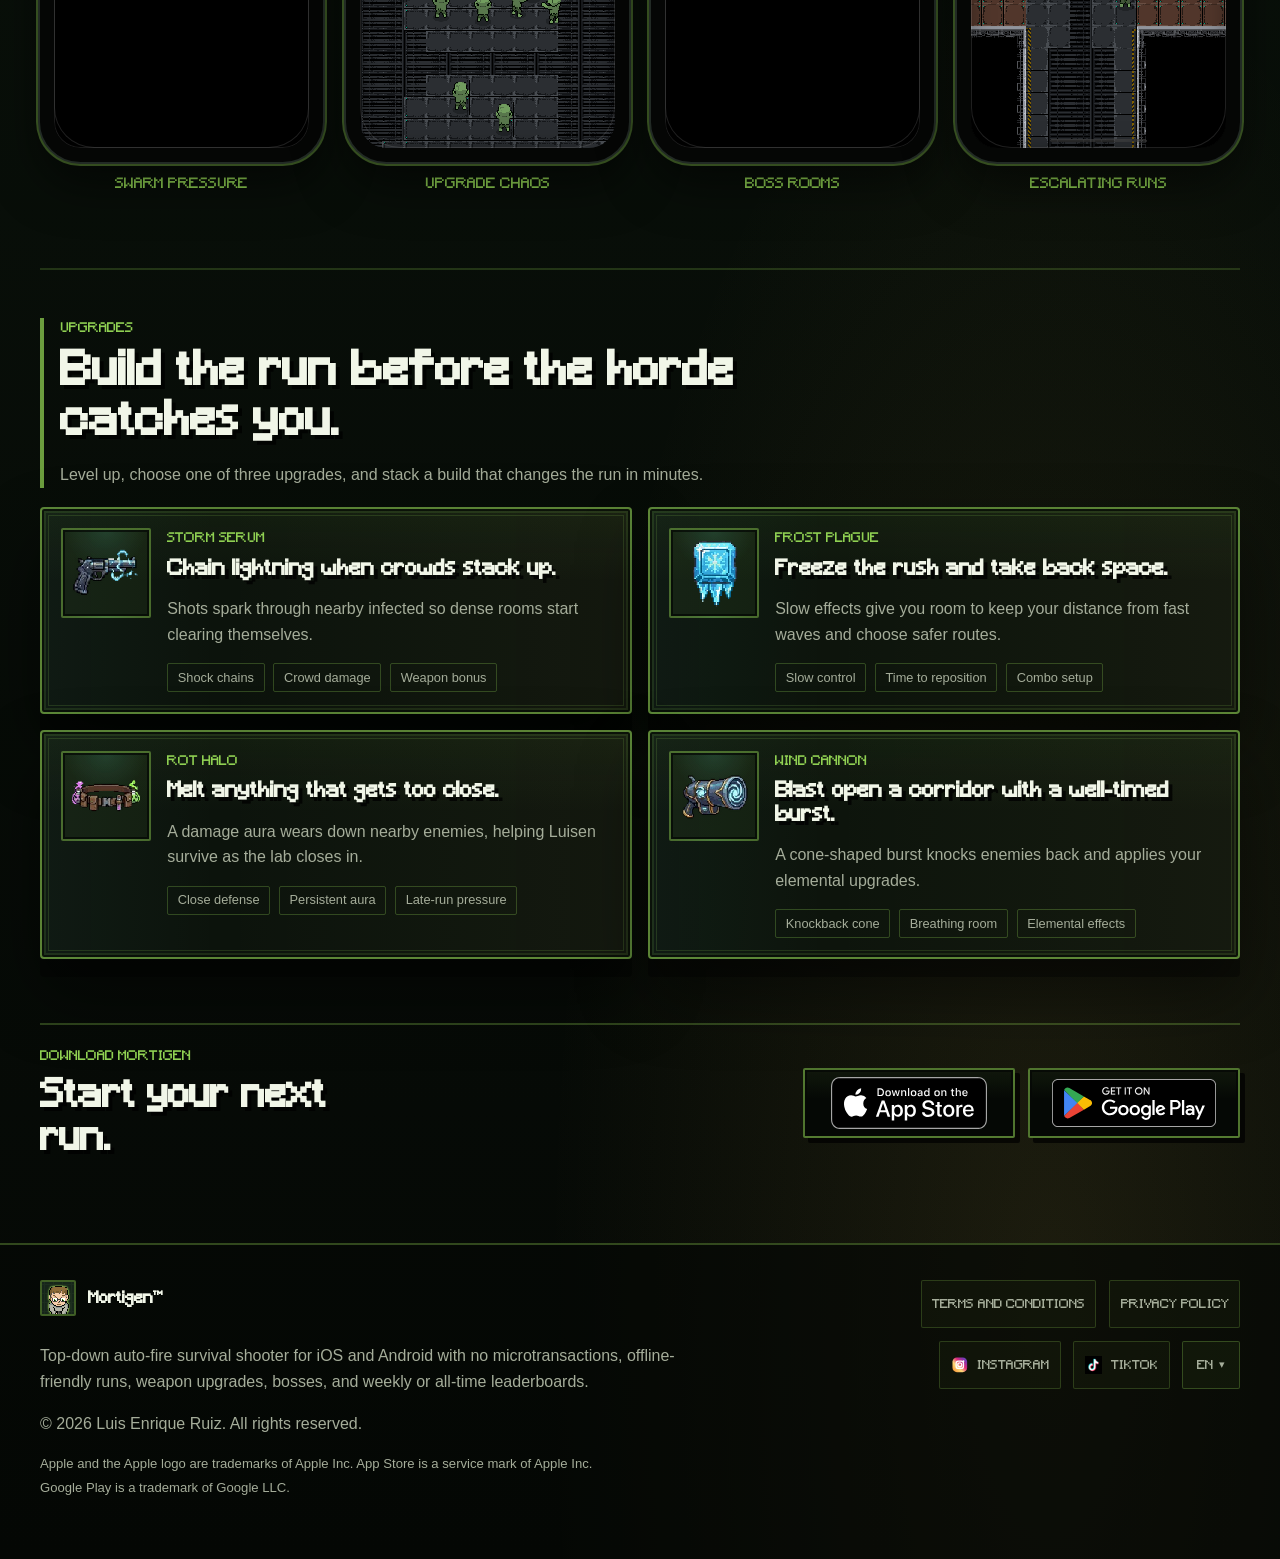
==== commit 8293b373: "improvements" ====
--- a/index.html
+++ b/index.html
@@ -25,9 +25,9 @@
       content="A one-thumb zombie roguelite for iOS and Android. Guide Dr. Luisen through infected labs, dodge hordes while your weapons aim and fire automatically, and choose upgrades to face the bosses."
     >
     <meta property="og:url" content="https://koldo92.github.io/mortigen/">
-    <meta property="og:image" content="https://koldo92.github.io/mortigen/assets/images/screenshot-horde.webp">
-    <meta property="og:image:width" content="1179">
-    <meta property="og:image:height" content="2556">
+    <meta property="og:image" content="https://koldo92.github.io/mortigen/assets/images/og-banner.png">
+    <meta property="og:image:width" content="1200">
+    <meta property="og:image:height" content="630">
     <meta
       property="og:image:alt"
       data-i18n-content="meta.imageAlt"
@@ -44,7 +44,7 @@
       data-i18n-content="meta.description"
       content="A one-thumb zombie roguelite for iOS and Android. Guide Dr. Luisen through infected labs, dodge hordes while your weapons aim and fire automatically, and choose upgrades to face the bosses."
     >
-    <meta name="twitter:image" content="https://koldo92.github.io/mortigen/assets/images/screenshot-horde.webp">
+    <meta name="twitter:image" content="https://koldo92.github.io/mortigen/assets/images/og-banner.png">
     <meta
       name="twitter:image:alt"
       data-i18n-content="meta.imageAlt"
@@ -57,7 +57,7 @@
         "@id": "https://koldo92.github.io/mortigen/#app",
         "name": "Mortigen",
         "url": "https://koldo92.github.io/mortigen/",
-        "image": "https://koldo92.github.io/mortigen/assets/images/screenshot-horde.webp",
+        "image": "https://koldo92.github.io/mortigen/assets/images/og-banner.png",
         "description": "A one-thumb zombie roguelite for iOS and Android. Guide Dr. Luisen through infected labs, dodge hordes while your weapons aim and fire automatically, and choose upgrades to face the bosses.",
         "operatingSystem": ["Android", "iOS"],
         "applicationCategory": "GameApplication",
@@ -66,6 +66,10 @@
         "gamePlatform": ["Android", "iOS"],
         "playMode": "SinglePlayer",
         "isAccessibleForFree": true,
+        "author": {
+          "@type": "Person",
+          "name": "Luis Enrique Ruiz"
+        },
         "offers": {
           "@type": "Offer",
           "price": "0.00",
@@ -78,20 +82,23 @@
           "https://koldo92.github.io/mortigen/assets/images/screenshot-car.webp"
         ],
         "sameAs": [
-          "https://apps.apple.com/us/app/mortigen/id6761758806",
+          "https://apps.apple.com/app/mortigen/id6761758806",
           "https://play.google.com/store/apps/details?id=com.ler.mortigen"
         ]
       }
     </script>
+    <link rel="preload" href="assets/fonts/retrofont.ttf" as="font" type="font/ttf" crossorigin>
+    <link rel="preload" as="image" href="assets/images/player_idle.webp" type="image/webp">
     <link rel="icon" type="image/png" sizes="32x32" href="assets/images/favicon-32x32.png">
     <link rel="icon" type="image/png" sizes="16x16" href="assets/images/favicon-16x16.png">
     <link rel="icon" type="image/png" sizes="192x192" href="assets/images/favicon-192x192.png">
     <link rel="apple-touch-icon" sizes="180x180" href="assets/images/apple-touch-icon.png">
     <meta name="theme-color" content="#071009">
-    <link rel="stylesheet" href="assets/css/site.css?v=20260705d">
-    <script src="assets/js/home-i18n.js?v=20260705d" defer></script>
+    <link rel="stylesheet" href="assets/css/site.css?v=20261001">
+    <script src="assets/js/home-i18n.js?v=20261001" defer></script>
   </head>
   <body>
+    <a class="skip-link" href="#main">Skip to main content</a>
     <main id="main">
       <section class="section hero" id="download">
         <div class="container hero-grid">
@@ -110,8 +117,9 @@
                   assets/images/mortigen_title-768.webp 768w
                 "
                 sizes="(max-width: 700px) calc(100vw - 1.25rem), 560px"
-                width="1024"
-                height="348"
+                width="560"
+                height="190"
+                fetchpriority="high"
                 alt="Mortigen"
               >
             </div>
@@ -129,7 +137,7 @@
             <div class="hero-actions">
               <a
                 class="store-badge-link"
-                href="https://apps.apple.com/us/app/mortigen/id6761758806"
+                href="https://apps.apple.com/app/mortigen/id6761758806"
                 target="_blank"
                 rel="noopener noreferrer"
                 data-i18n-aria-label="hero.appStoreBadgeAria"
@@ -138,6 +146,8 @@
                 <img
                   class="store-badge store-badge--app-store"
                   src="assets/images/app-store-badge.svg"
+                  width="180"
+                  height="53"
                   data-i18n-src="hero.appStoreBadgeSrc"
                   alt=""
                   aria-hidden="true"
@@ -154,6 +164,8 @@
                 <img
                   class="store-badge store-badge--google"
                   src="assets/images/google-play-badge-en.svg"
+                  width="180"
+                  height="53"
                   data-i18n-src="hero.googlePlayBadgeSrc"
                   alt=""
                   aria-hidden="true"
@@ -166,15 +178,16 @@
             </p>
           </div>
 
-          <div
-            class="hero-scene"
-            data-i18n-aria-label="hero.sceneAria"
-            aria-label="Animated Dr. Luisen idle sprite"
-          >
+          <div class="hero-scene">
             <div class="sprite-panel">
-              <div class="luisen-stage" aria-hidden="true">
-                <div class="luisen-sprite pixel-art"></div>
-                <span class="luisen-shadow"></span>
+              <div
+                class="luisen-stage"
+                role="img"
+                data-i18n-aria-label="hero.sceneAria"
+                aria-label="Animated Dr. Luisen idle sprite"
+              >
+                <div class="luisen-sprite pixel-art" aria-hidden="true"></div>
+                <span class="luisen-shadow" aria-hidden="true"></span>
               </div>
               <div class="hero-signal">
                 <strong>Dr. Luisen</strong>
@@ -474,7 +487,7 @@
             <div class="hero-actions hero-actions--compact">
               <a
                 class="store-badge-link"
-                href="https://apps.apple.com/us/app/mortigen/id6761758806"
+                href="https://apps.apple.com/app/mortigen/id6761758806"
                 target="_blank"
                 rel="noopener noreferrer"
                 data-i18n-aria-label="hero.appStoreBadgeAria"
@@ -483,6 +496,8 @@
                 <img
                   class="store-badge store-badge--app-store"
                   src="assets/images/app-store-badge.svg"
+                  width="180"
+                  height="53"
                   data-i18n-src="hero.appStoreBadgeSrc"
                   alt=""
                   aria-hidden="true"
@@ -499,6 +514,8 @@
                 <img
                   class="store-badge store-badge--google"
                   src="assets/images/google-play-badge-en.svg"
+                  width="180"
+                  height="53"
                   data-i18n-src="hero.googlePlayBadgeSrc"
                   alt=""
                   aria-hidden="true"
@@ -613,6 +630,7 @@
               data-lang-trigger
               aria-haspopup="true"
               aria-expanded="false"
+              aria-controls="lang-menu-index"
               data-i18n-aria-label="lang.aria"
               aria-label="Language selector"
             >
@@ -621,6 +639,7 @@
             </button>
             <div
               class="lang-switch__menu"
+              id="lang-menu-index"
               role="group"
               data-lang-menu
               hidden
--- a/assets/css/site.css
+++ b/assets/css/site.css
@@ -2,7 +2,9 @@
   font-family: "RetroFont";
   src: url("../fonts/retrofont.ttf") format("truetype");
   font-display: swap;
-}:root {
+}
+
+:root {
   --bg: #050805;
   --bg-2: #0c160d;
   --panel: rgba(13, 21, 13, 0.93);
@@ -21,12 +23,38 @@
   --font-display: "RetroFont", "Trebuchet MS", sans-serif;
   --font-body: "Avenir Next", "Segoe UI", "Helvetica Neue", sans-serif;
   --font-mono: "SFMono-Regular", "Menlo", "Consolas", monospace;
-}* {
+}
+
+/* Localized fallback font stacks for non-Latin writing systems */
+html:lang(zh) {
+  --font-display: "RetroFont", "PingFang SC", "Hiragino Sans GB", "Microsoft YaHei", sans-serif;
+}
+html:lang(ja) {
+  --font-display: "RetroFont", "Hiragino Kaku Gothic ProN", "Meiryo", sans-serif;
+}
+html:lang(ko) {
+  --font-display: "RetroFont", "Apple SD Gothic Neo", "Malgun Gothic", sans-serif;
+}
+html:lang(ru) {
+  --font-display: "RetroFont", "Trebuchet MS", "Helvetica Neue", sans-serif;
+}
+html:lang(hi) {
+  --font-display: "RetroFont", "Kohinoor Devanagari", "Noto Sans Devanagari", sans-serif;
+}
+html:lang(bn) {
+  --font-display: "RetroFont", "Kohinoor Bangla", "Noto Sans Bengali", sans-serif;
+}
+
+* {
   box-sizing: border-box;
-}html {
+}
+
+html {
   scroll-behavior: smooth;
   scroll-padding-top: 7rem;
-}body {
+}
+
+body {
   margin: 0;
   min-height: 100vh;
   font-family: var(--font-body);
@@ -36,14 +64,18 @@
     radial-gradient(ellipse at 82% 92%, rgba(232, 195, 90, 0.1), transparent 34%),
     radial-gradient(ellipse at 76% 18%, rgba(101, 230, 212, 0.08), transparent 28%),
     linear-gradient(180deg, var(--bg-2), var(--bg));
-}body::before,
+}
+
+body::before,
 body::after {
   content: "";
   position: fixed;
   inset: 0;
   pointer-events: none;
   z-index: -1;
-}body::before {
+}
+
+body::before {
   opacity: 0.42;
   background:
     linear-gradient(90deg, rgba(143, 208, 82, 0.12) 1px, transparent 1px),
@@ -52,7 +84,9 @@
     linear-gradient(rgba(143, 208, 82, 0.035) 1px, transparent 1px);
   background-size: 96px 96px, 96px 96px, 16px 16px, 16px 16px;
   mask-image: linear-gradient(180deg, transparent 0, #000 8rem, #000 calc(100% - 8rem), transparent 100%);
-}body::after {
+}
+
+body::after {
   background:
     repeating-linear-gradient(
       180deg,
@@ -63,20 +97,54 @@
     ),
     radial-gradient(ellipse at center, transparent 48%, rgba(0, 0, 0, 0.52) 100%);
   opacity: 0.36;
-}a {
+}
+
+/* Accessibility: Skip to main content link */
+.skip-link {
+  position: absolute;
+  top: -120px;
+  left: 1rem;
+  z-index: 1000;
+  padding: 0.65rem 1.1rem;
+  background: var(--toxic);
+  color: #07100a;
+  font-family: var(--font-display);
+  font-size: 0.85rem;
+  font-weight: 700;
+  text-decoration: none;
+  border-radius: var(--radius-sm);
+  box-shadow: 0 6px 16px rgba(0, 0, 0, 0.6);
+  transition: top 160ms ease;
+}
+
+.skip-link:focus {
+  top: 1rem;
+  outline: 2px solid var(--teal);
+  outline-offset: 2px;
+}
+
+a {
   color: inherit;
   text-decoration: none;
-}img {
+}
+
+img {
   display: block;
   max-width: 100%;
   height: auto;
-}.pixel-art {
+}
+
+.pixel-art {
   image-rendering: pixelated;
   image-rendering: crisp-edges;
-}.container {
+}
+
+.container {
   width: min(calc(100% - 2rem), 1200px);
   margin: 0 auto;
-}.panel {
+}
+
+.panel {
   position: relative;
   overflow: hidden;
   border: 2px solid var(--line-strong);
@@ -89,19 +157,25 @@
     inset 0 0 0 2px rgba(5, 8, 5, 0.78),
     inset 0 0 0 4px rgba(143, 208, 82, 0.12),
     var(--shadow);
-}.panel::before {
+}
+
+.panel::before {
   content: "";
   position: absolute;
   inset: 6px;
   border: 1px solid rgba(143, 208, 82, 0.17);
   pointer-events: none;
   z-index: 1;
-}.pill,
+}
+
+.pill,
 .section-kicker,
 .eyebrow {
   font-family: var(--font-display);
   letter-spacing: 0;
-}.pill {
+}
+
+.pill {
   display: inline-flex;
   align-items: center;
   gap: 0.5rem;
@@ -114,14 +188,19 @@
   font-size: 0.78rem;
   text-transform: uppercase;
   box-shadow: inset 0 0 0 2px rgba(5, 8, 5, 0.72);
-}.section-kicker,
+}
+
+.section-kicker,
 .eyebrow {
   display: inline-block;
   margin-bottom: 0.7rem;
   color: var(--toxic);
   font-size: 0.8rem;
   text-transform: uppercase;
-}.lang-switch {
+}
+
+/* Language selector */
+.lang-switch {
   display: inline-flex;
   flex-wrap: wrap;
   align-items: center;
@@ -130,14 +209,18 @@
   border: 1px solid rgba(143, 208, 82, 0.22);
   border-radius: var(--radius-sm);
   background: rgba(143, 208, 82, 0.045);
-}.lang-switch--dropdown {
+}
+
+.lang-switch--dropdown {
   position: relative;
   padding: 0;
   border: 0;
   background: transparent;
   border-radius: 0;
   overflow: visible;
-}.lang-switch__trigger {
+}
+
+.lang-switch__trigger {
   display: inline-flex;
   align-items: center;
   gap: 0.4rem;
@@ -156,22 +239,33 @@
     background 160ms ease,
     border-color 160ms ease,
     box-shadow 160ms ease;
-}.lang-switch__trigger:hover,
+}
+
+.lang-switch__trigger:hover,
 .lang-switch__trigger:focus-visible {
   color: var(--text);
   border-color: rgba(143, 208, 82, 0.72);
-  outline: none;
-}.lang-switch__trigger[aria-expanded="true"] {
+  outline: 2px solid var(--toxic);
+  outline-offset: 2px;
+}
+
+.lang-switch__trigger[aria-expanded="true"] {
   color: var(--text);
   border-color: rgba(143, 208, 82, 0.72);
   background: rgba(143, 208, 82, 0.12);
-}.lang-switch__chevron {
+}
+
+.lang-switch__chevron {
   font-size: 0.7rem;
   line-height: 1;
   transition: transform 160ms ease;
-}.lang-switch__trigger[aria-expanded="true"] .lang-switch__chevron {
+}
+
+.lang-switch__trigger[aria-expanded="true"] .lang-switch__chevron {
   transform: rotate(180deg);
-}.lang-switch__menu {
+}
+
+.lang-switch__menu {
   position: absolute;
   top: calc(100% + 0.5rem);
   right: 0;
@@ -187,20 +281,17 @@
   background: var(--panel-strong);
   box-shadow: var(--shadow);
   backdrop-filter: blur(18px);
-}.lang-switch__menu[hidden] {
+}
+
+.lang-switch__menu[hidden] {
   display: none;
-}.lang-switch--dropdown .lang-switch__button {
+}
+
+.lang-switch--dropdown .lang-switch__button {
   width: 100%;
   text-align: center;
-}@media (max-width: 700px) {
-.lang-switch__menu {
-    left: 0;
-    right: auto;
-    min-width: min(16rem, calc(100vw - 2rem));
-  }.lang-switch--dropdown {
-    align-self: flex-start;
-  }
-}
+}
+
 .lang-switch__button {
   border: 0;
   border-radius: var(--radius-sm);
@@ -216,33 +307,51 @@
     color 160ms ease,
     background 160ms ease,
     box-shadow 160ms ease;
-}.lang-switch__button[aria-pressed="true"] {
+}
+
+.lang-switch__button[aria-pressed="true"] {
   color: #07100a;
   background: var(--toxic);
   box-shadow: 3px 3px 0 rgba(0, 0, 0, 0.72);
-}.lang-switch__button:hover,
+}
+
+.lang-switch__button:hover {
+  color: var(--text);
+  background: rgba(143, 208, 82, 0.12);
+}
+
 .lang-switch__button:focus-visible {
   color: var(--text);
-  outline: none;
-}.section {
+  outline: 2px solid var(--toxic);
+  outline-offset: 2px;
+}
+
+/* Sections & Typography */
+.section {
   position: relative;
   padding: 5.25rem 0;
-}.section-tight {
+}
+
+.section-tight {
   padding-top: 0;
-}.section-header {
+}
+
+.section-header {
   max-width: 790px;
   margin-bottom: 2rem;
   padding-left: 1rem;
   border-left: 4px solid rgba(143, 208, 82, 0.74);
-}.section-copy,
+}
+
+.section-copy,
 .feature-card p,
-.threat-card p,
-.privacy-card p,
 .footer p,
 .legal-intro {
   color: var(--muted);
   line-height: 1.62;
-}h1,
+}
+
+h1,
 h2,
 h3 {
   margin: 0 0 0.75rem;
@@ -251,47 +360,83 @@
   letter-spacing: 0;
   overflow-wrap: anywhere;
   text-shadow: 4px 4px 0 rgba(0, 0, 0, 0.76);
-}h1 {
-  max-width: 13ch;
+}
+
+h1 {
   font-size: 3.25rem;
-}h2 {
+}
+
+h2 {
   font-size: 2.85rem;
-}h3 {
+}
+
+h3 {
   font-size: 1.28rem;
-}.logo-wrap {
+}
+
+.logo-wrap {
   max-width: 390px;
   margin-bottom: 0.75rem;
   filter: drop-shadow(6px 6px 0 rgba(0, 0, 0, 0.72));
-}.hero {
-  min-height: auto;
-  padding-top: 1.25rem;
-  padding-bottom: 0.8rem;
+}
+
+/* Hero Section */
+.hero {
+  min-height: min(760px, 100svh);
+  padding-top: 2rem;
+  padding-bottom: 2.75rem;
+  overflow: hidden;
   display: flex;
   align-items: center;
-}.hero-grid {
+}
+
+.hero-grid {
   display: grid;
-  grid-template-columns: minmax(0, 1.04fr) minmax(0, 0.96fr);
-  gap: 1.25rem;
-  align-items: center;
-}.hero-actions,
+  grid-template-columns: minmax(0, 1fr) minmax(18rem, 0.78fr);
+  gap: clamp(1.5rem, 4vw, 4.5rem);
+  align-items: center;
+}
+
+.hero-copy h1 {
+  max-width: 11em;
+  font-size: clamp(2.7rem, 5.1vw, 4.55rem);
+  overflow-wrap: normal;
+}
+
+.hero-lede {
+  max-width: 35rem;
+  margin: 0.9rem 0 0;
+  color: rgba(241, 246, 232, 0.86);
+  font-size: 1.08rem;
+}
+
+.hero-actions,
 .footer-links,
 .quick-links,
 .feature-meta {
   display: flex;
   flex-wrap: wrap;
   gap: 0.8rem;
-}.hero-actions {
+}
+
+.hero-actions {
   align-items: center;
   margin: 0.85rem 0 0.65rem;
-}.hero-actions--compact {
+}
+
+.hero-actions--compact {
   margin: 0.75rem 0 0.7rem;
-}.download-note {
+}
+
+.download-note {
   margin: -0.35rem 0 0;
   color: rgba(232, 195, 90, 0.92);
   font-family: var(--font-mono);
   font-size: 0.86rem;
   line-height: 1.5;
-}.store-badge-link {
+}
+
+.store-badge-link {
   display: inline-flex;
   align-items: center;
   justify-content: center;
@@ -311,630 +456,46 @@
   transition:
     transform 180ms ease,
     opacity 180ms ease;
-}.store-badge-link:hover,
+}
+
+.store-badge-link:hover,
 .store-badge-link:focus-visible {
   transform: translate(-2px, -2px);
   border-color: rgba(143, 208, 82, 0.92);
-}.store-badge-link:focus-visible {
+}
+
+.store-badge-link:focus-visible {
   outline: 2px solid rgba(109, 235, 232, 0.82);
   outline-offset: 4px;
   border-radius: var(--radius-sm);
-}.store-badge {
+}
+
+.store-badge {
   display: block;
   width: auto;
   height: auto;
   max-width: none;
-}.store-badge--app-store {
+}
+
+.store-badge--app-store {
   height: 3.25rem;
   max-width: 100%;
-}.store-badge--google {
+}
+
+.store-badge--google {
   height: 3.05rem;
   max-width: 100%;
-}.stat-row,
-.systems-grid,
-.features-grid,
-.threat-grid,
-.privacy-grid {
-  display: grid;
-  gap: 1rem;
-}.stat-row {
-  margin-top: 0.85rem;
-  grid-template-columns: repeat(4, minmax(0, 1fr));
-}.stat-card,
-.privacy-card {
-  padding: 1.25rem;
-}.stat-card {
-  display: flex;
-  min-height: 3.75rem;
-  align-items: center;
-  gap: 0.55rem;
-  padding: 0.6rem 0.7rem;
-}.system-card {
-  display: flex;
-  min-height: 100%;
-  flex-direction: column;
-}.system-card-media {
-  width: 100%;
-  height: auto;
-  aspect-ratio: 1 / 1;
-  object-fit: cover;
-  border-bottom: 2px solid rgba(143, 208, 82, 0.42);
-  background: rgba(143, 208, 82, 0.04);
-}.system-card-body {
-  padding: 1.25rem;
-}.system-card strong {
-  display: inline-block;
-  margin-bottom: 0.7rem;
-  color: var(--toxic);
-  font-family: var(--font-display);
-  font-size: 0.78rem;
-  letter-spacing: 0;
-  text-transform: uppercase;
-}.stat-card strong {
-  display: block;
-  margin-bottom: 0;
-  color: var(--toxic);
-  font-family: var(--font-display);
-  font-size: 1.25rem;
-  font-weight: 800;
-  text-shadow: 3px 3px 0 rgba(0, 0, 0, 0.72);
-}.stat-card span,
-.system-card p {
-  color: var(--muted);
-  line-height: 1.32;
-}.system-card h3,
-.system-card p {
-  overflow-wrap: break-word;
-}.hero-scene {
+}
+
+/* Hero scene & Luisen Sprite */
+.hero-scene {
   display: grid;
   grid-template-columns: 1fr;
   gap: 1rem;
   align-items: start;
-}.hero-card {
-  padding: 0;
-}.portrait-card {
-  position: relative;
-  display: grid;
-  grid-template-columns: minmax(0, 1fr) minmax(0, 1fr);
-  gap: 0;
-  min-height: 350px;
-}.portrait-card h2 {
-  font-size: 2rem;
-}.portrait-copy {
-  padding: 1.5rem;
-  display: flex;
-  flex-direction: column;
-  justify-content: center;
-}.portrait-frame {
-  min-height: 320px;
-  border-left: 2px solid rgba(143, 208, 82, 0.38);
-  border-radius: 0;
-  background:
-    linear-gradient(90deg, rgba(143, 208, 82, 0.07) 1px, transparent 1px),
-    linear-gradient(rgba(143, 208, 82, 0.06) 1px, transparent 1px),
-    radial-gradient(circle at 50% 18%, rgba(101, 230, 212, 0.16), transparent 42%),
-    linear-gradient(180deg, rgba(8, 14, 8, 0.66), rgba(5, 8, 5, 0.95));
-  background-size: 24px 24px, 24px 24px, auto, auto;
-  display: flex;
-  justify-content: center;
-  align-items: center;
-  overflow: hidden;
-}.portrait-frame img {
-  width: min(100%, 340px);
-  height: auto;
-  max-height: 100%;
-  object-fit: contain;
-  object-position: center;
-}.systems-grid {
-  grid-template-columns: repeat(4, minmax(0, 1fr));
-}.feature-card,
-.threat-card,
-.media-banner figcaption,
-.progression-media figcaption {
-  padding: 1.2rem;
-}.features-grid {
-  grid-template-columns: repeat(2, minmax(0, 1fr));
-}.feature-card {
-  display: grid;
-  grid-template-columns: 90px 1fr;
-  gap: 1rem;
-  align-items: start;
-}.icon-wrap {
-  display: grid;
-  place-items: center;
-  width: 90px;
-  min-height: 90px;
-  border: 2px solid rgba(143, 208, 82, 0.42);
-  border-radius: var(--radius-sm);
-  background:
-    radial-gradient(circle at top, rgba(101, 230, 212, 0.12), transparent 42%),
-    rgba(143, 208, 82, 0.055);
-  box-shadow: inset 0 0 0 2px rgba(5, 8, 5, 0.75);
-}.icon-wrap img {
-  width: 72px;
-  height: 72px;
-  max-width: 100%;
-  max-height: 100%;
-  object-fit: contain;
-}.feature-meta span {
-  padding: 0.35rem 0.6rem;
-  border: 1px solid rgba(143, 208, 82, 0.28);
-  border-radius: var(--radius-sm);
-  color: var(--muted);
-  font-size: 0.8rem;
-  line-height: 1.25;
-}.threat-grid,
-.privacy-grid {
-  grid-template-columns: repeat(3, minmax(0, 1fr));
-}.threat-card,
-.privacy-card {
-  min-height: 100%;
-}.threat-card ul,
-.legal-card ul {
-  margin: 1rem 0 0;
-  padding: 0;
-  list-style: none;
-}.threat-card li,
-.legal-card li {
-  padding: 0.7rem 0;
-  border-top: 1px solid rgba(143, 208, 82, 0.18);
-  color: var(--muted);
-  line-height: 1.55;
-}.media-banner,
-.progression-media {
-  margin: 0 0 1rem;
-}.media-banner img,
-.progression-media img {
-  width: 100%;
-  height: auto;
-  aspect-ratio: 16 / 7;
-  object-fit: cover;
-  object-position: center;
-  border-bottom: 2px solid rgba(143, 208, 82, 0.42);
-  background: rgba(143, 208, 82, 0.04);
-}figcaption {
-  color: var(--muted);
-  line-height: 1.5;
-}.final-cta {
-  padding-top: 4.25rem;
-}.final-cta::before {
-  content: "";
-  position: absolute;
-  inset: 0 0 auto;
-  height: 2px;
-  background: linear-gradient(90deg, transparent, rgba(143, 208, 82, 0.74), transparent);
-}.final-cta-grid {
-  display: grid;
-  grid-template-columns: minmax(0, 1fr) minmax(20rem, 0.45fr);
-  gap: 1rem;
-  align-items: stretch;
-  margin-bottom: 1rem;
-}.final-cta-copy {
-  margin-bottom: 0;
-}.final-download-panel {
-  display: flex;
-  min-height: 100%;
-  flex-direction: column;
-  justify-content: center;
-  padding: 1.3rem;
-}.final-download-panel .download-note {
-  margin-top: 0;
-}.trust-grid {
-  margin-top: 1rem;
-}.footer {
-  padding: 2.2rem 0 3rem;
-  border-top: 2px solid rgba(143, 208, 82, 0.32);
-  background: rgba(5, 8, 5, 0.66);
-}.footer-inner {
-  display: flex;
-  justify-content: space-between;
-  gap: 1rem;
-  align-items: flex-start;
-}.footer-copy {
-  flex: 1 1 42rem;
-  min-width: 0;
-}.footer-brand {
-  display: inline-flex;
-  align-items: center;
-  gap: 0.75rem;
-  margin-bottom: 0.7rem;
-}.footer-brand strong {
-  font-family: var(--font-display);
-  font-size: 1rem;
-}.footer-brand-mark {
-  display: grid;
-  place-items: center;
-  width: 2.25rem;
-  height: 2.25rem;
-  border: 2px solid rgba(143, 208, 82, 0.38);
-  border-radius: var(--radius-sm);
-  overflow: hidden;
-  background: rgba(143, 208, 82, 0.08);
-  box-shadow: inset 0 0 0 2px rgba(5, 8, 5, 0.75);
-}.footer-brand-mark img {
-  width: 100%;
-  height: 100%;
-  object-fit: cover;
-}.footer-links {
-  flex: 0 1 34rem;
-  justify-content: flex-end;
-  align-items: center;
-}.footer-links a {
-  color: var(--muted);
-}.footer-links > a,
-.footer-social-link {
-  display: inline-flex;
-  align-items: center;
-  justify-content: center;
-  min-height: 48px;
-  padding: 0.48rem 0.65rem;
-  border: 1px solid rgba(143, 208, 82, 0.22);
-  border-radius: var(--radius-sm);
-  background: rgba(143, 208, 82, 0.04);
-  font-family: var(--font-display);
-  font-size: 0.78rem;
-  text-transform: uppercase;
-}.footer-social-link {
-  display: inline-flex;
-  align-items: center;
-  gap: 0.55rem;
-}.footer-social-links {
-  display: inline-flex;
-  flex-wrap: wrap;
-  gap: 0.8rem;
-  white-space: nowrap;
-}.footer-social-link svg,
-.footer-social-link img {
-  width: 1.1rem;
-  height: 1.1rem;
-  flex: none;
-}.footer-lang-switch .lang-switch__menu {
-  top: auto;
-  right: 0;
-  bottom: calc(100% + 0.5rem);
-}.footer-legal-note {
-  max-width: 52ch;
-  margin-top: 0.8rem;
-  color: rgba(165, 173, 154, 0.82);
-  font-size: 0.82rem;
-  line-height: 1.55;
-}.footer-legal-note-inline {
-  display: flex;
-  flex-wrap: wrap;
-  gap: 0.15rem 0.8rem;
-  max-width: 76ch;
-}.footer-links a:hover,
-.footer-links a:focus-visible {
-  color: var(--text);
-  border-color: rgba(143, 208, 82, 0.58);
-  outline: none;
-}.back-link {
-  display: inline-flex;
-  align-items: center;
-  gap: 0.5rem;
-  min-height: 44px;
-  margin-bottom: 1rem;
-  color: var(--muted);
-}.back-link:hover,
-.back-link:focus-visible {
-  color: var(--text);
-}.legal-hero {
-  padding-bottom: 1.5rem;
-}.legal-page {
-  scroll-padding-top: 2rem;
-}.legal-page h1,
-.legal-page h2,
-.legal-page h3,
-.legal-page .pill,
-.legal-page .section-kicker,
-.legal-page .quick-links a,
-.legal-page .footer-brand strong,
-.legal-page .footer-links > a,
-.legal-page .footer-social-link,
-.legal-page .lang-switch__trigger,
-.legal-page .lang-switch__button {
-  font-family: var(--font-body);
-  letter-spacing: 0;
-  text-shadow: none;
-}.legal-page h1,
-.legal-page h2,
-.legal-page h3 {
-  font-weight: 800;
-  line-height: 1.18;
-}.legal-page .legal-sidebar {
-  top: 1rem;
-}.legal-hero h1 {
-  max-width: none;
-  font-size: 3.6rem;
-}.legal-shell {
-  display: grid;
-  grid-template-columns: 280px minmax(0, 1fr);
-  gap: 1.2rem;
-  align-items: start;
-}.legal-sidebar {
-  position: sticky;
-  top: 6.5rem;
-  display: grid;
-  gap: 1rem;
-}.legal-card {
-  padding: 1.2rem;
-}.legal-article {
-  padding: 1.65rem;
-}.legal-article h2 {
-  margin-top: 2rem;
-  font-size: 1.55rem;
-}.legal-article h3 {
-  margin-top: 1.5rem;
-  font-size: 1.1rem;
-}.legal-article p,
-.legal-article li {
-  color: var(--muted);
-  line-height: 1.72;
-}.legal-article ul,
-.legal-article ol {
-  padding-left: 1.2rem;
-}.quick-links a {
-  display: inline-flex;
-  align-items: center;
-  min-height: 44px;
-  padding: 0.5rem 0.75rem;
-  border: 1px solid rgba(143, 208, 82, 0.28);
-  border-radius: var(--radius-sm);
-  color: var(--muted);
-  font-size: 0.9rem;
-}.quick-links a:hover,
-.quick-links a:focus-visible {
-  color: var(--text);
-  border-color: var(--line-strong);
-}.motion-ready .motion-reveal {
-  opacity: 0;
-  transform: translate3d(0, 26px, 0);
-  transition:
-    opacity 680ms ease,
-    transform 680ms cubic-bezier(0.2, 0.8, 0.2, 1);
-  transition-delay: var(--motion-delay, 0ms);
-  will-change: opacity, transform;
-}.motion-ready .motion-reveal.motion-reveal--lift {
-  transform: translate3d(0, 34px, 0);
-}.motion-ready .motion-reveal.is-visible {
-  opacity: 1;
-  transform: translate3d(0, 0, 0);
-  will-change: auto;
-}.motion-ready .logo-wrap.is-visible {
-  animation: logoFloat 5.6s ease-in-out 900ms infinite;
-}.motion-ready .portrait-card.is-visible {
-  animation: heroSettle 6.4s ease-in-out 700ms infinite;
-}@media (hover: hover) and (pointer: fine) {
-.system-card,
-.feature-card,
-.threat-card,
-.privacy-card,
-.final-download-panel {
-    transition:
-      border-color 180ms ease,
-      transform 180ms ease;
-  }.system-card:hover,
-.feature-card:hover,
-.threat-card:hover,
-.privacy-card:hover,
-.final-download-panel:hover {
-    transform: translate3d(0, -3px, 0);
-    border-color: rgba(143, 208, 82, 0.78);
-  }
-}.pulse {
-  animation: pulseGlow 2.8s ease-in-out infinite;
-}@keyframes logoFloat {
-  0%,
-  100% {
-    transform: translate3d(0, 0, 0);
-  }
-  50% {
-    transform: translate3d(0, -5px, 0);
-  }
-}@keyframes heroSettle {
-  0%,
-  100% {
-    transform: translate3d(0, 0, 0);
-  }
-  50% {
-    transform: translate3d(0, -8px, 0);
-  }
-}@keyframes pulseGlow {
-  0%,
-  100% {
-    box-shadow: 0 0 0 rgba(143, 208, 82, 0);
-  }
-  50% {
-    box-shadow: 0 0 30px rgba(143, 208, 82, 0.2);
-  }
-}@media (max-width: 1100px) {
-.hero-grid,
-.final-cta-grid,
-.legal-shell {
-    grid-template-columns: 1fr;
-  }h1 {
-    font-size: 3.6rem;
-  }h2 {
-    font-size: 2.45rem;
-  }.hero {
-    min-height: auto;
-  }.hero-scene {
-    min-height: 0;
-  }.portrait-card {
-    grid-template-columns: 1fr;
-  }.portrait-frame {
-    border-left: none;
-    border-top: 2px solid rgba(143, 208, 82, 0.38);
-    border-radius: 0;
-  }.legal-sidebar {
-    position: static;
-  }
-}
-@media (max-width: 900px) {
-.systems-grid,
-.stat-row,
-.threat-grid,
-.privacy-grid {
-    grid-template-columns: repeat(2, minmax(0, 1fr));
-  }
-}
-@media (max-width: 700px) {
-html {
-    scroll-padding-top: 8rem;
-  }h1 {
-    font-size: 2.75rem;
-  }h2,
-.legal-hero h1 {
-    font-size: 2.2rem;
-  }h3 {
-    font-size: 1.12rem;
-  }.section {
-    padding: 3.7rem 0;
-  }.section-header {
-    padding-left: 0.75rem;
-  }.footer-inner {
-    flex-direction: column;
-    align-items: flex-start;
-  }.footer-inner {
-    justify-content: flex-start;
-  }.footer-copy {
-    flex: 0 0 auto;
-  }.footer-links {
-    display: grid;
-    flex: 0 0 auto;
-    grid-template-columns: repeat(2, minmax(0, 1fr));
-    align-items: stretch;
-    width: 100%;
-    gap: 0.65rem;
-  }.footer-links {
-    justify-content: stretch;
-  }.footer-links > a {
-    grid-column: 1 / -1;
-    width: 100%;
-    min-width: 0;
-    text-align: center;
-  }.footer-social-links {
-    display: grid;
-    grid-column: 1 / -1;
-    grid-template-columns: repeat(2, minmax(0, 1fr));
-    width: 100%;
-    gap: 0.65rem;
-    white-space: normal;
-  }.footer-social-link {
-    width: 100%;
-    min-width: 0;
-  }.footer-social-link span {
-    min-width: 0;
-    overflow-wrap: anywhere;
-  }.footer-lang-switch {
-    grid-column: 1 / -1;
-    width: 100%;
-  }.footer-lang-switch .lang-switch__trigger {
-    justify-content: center;
-    width: 100%;
-  }.lang-switch--dropdown {
-    justify-self: stretch;
-  }.footer-lang-switch .lang-switch__menu {
-    left: 0;
-    right: 0;
-  }.hero {
-    padding-top: 2rem;
-    padding-bottom: 2.5rem;
-  }.features-grid,
-.systems-grid,
-.threat-grid,
-.privacy-grid,
-.stat-row {
-    grid-template-columns: 1fr;
-  }.hero-scene {
-    display: none;
-  }.stat-row {
-    display: none;
-    grid-template-columns: repeat(2, minmax(0, 1fr));
-    gap: 0.75rem;
-  }.stat-card {
-    min-height: 5.25rem;
-    padding: 0.85rem;
-  }.stat-card strong {
-    font-size: 1.35rem;
-  }.feature-card {
-    grid-template-columns: 1fr;
-  }.media-banner img,
-.progression-media img {
-    aspect-ratio: 4 / 3;
-  }.icon-wrap {
-    width: 64px;
-    height: 64px;
-  }.portrait-frame {
-    min-height: 320px;
-  }.final-download-panel {
-    padding: 1rem;
-  }
-}
-@media (max-width: 560px) {
-.container {
-    width: min(calc(100% - 1.25rem), 1200px);
-  }.pill {
-    margin-bottom: 0.8rem;
-    padding: 0.5rem 0.7rem;
-  }.logo-wrap {
-    max-width: 320px;
-    margin-bottom: 0.65rem;
-  }h1 {
-    font-size: 2.35rem;
-  }.hero {
-    padding-top: 1.25rem;
-    padding-bottom: 2rem;
-  }.hero-actions,
-.final-download-panel .hero-actions {
-    flex-direction: column;
-    align-items: stretch;
-    gap: 0.65rem;
-    margin: 0.85rem 0 0.65rem;
-  }.hero-actions .store-badge-link {
-    inline-size: min(100%, 13.25rem);
-    block-size: 4.25rem;
-    align-self: flex-start;
-  }.store-badge--app-store {
-    height: 3.2rem;
-  }.store-badge--google {
-    height: 3rem;
-  }.lang-switch {
-    align-self: flex-start;
-  }
-}
-@media (prefers-reduced-motion: reduce) {
-html {
-    scroll-behavior: auto;
-  }*,
-*::before,
-*::after {
-    animation: none !important;
-    transition: none !important;
-  }
-}
-
-/* Simplified landing */
-.hero {
-  min-height: min(760px, 100svh);
-  padding-top: 2rem;
-  padding-bottom: 2.75rem;
-  overflow: hidden;
-}.hero-grid {
-  grid-template-columns: minmax(0, 1fr) minmax(18rem, 0.78fr);
-  gap: clamp(1.5rem, 4vw, 4.5rem);
-}.hero-copy h1 {
-  max-width: 11em;
-  font-size: clamp(2.7rem, 5.1vw, 4.55rem);
-  overflow-wrap: normal;
-}.hero-lede {
-  max-width: 35rem;
-  margin: 0.9rem 0 0;
-  color: rgba(241, 246, 232, 0.86);
-  font-size: 1.08rem;
-}.hero-scene {
-  display: grid;
-}.sprite-panel {
+}
+
+.sprite-panel {
   position: relative;
   display: grid;
   gap: 1rem;
@@ -947,7 +508,9 @@
     linear-gradient(135deg, rgba(227, 110, 84, 0.08), transparent 42%),
     rgba(6, 10, 6, 0.9);
   box-shadow: var(--shadow);
-}.sprite-panel::before {
+}
+
+.sprite-panel::before {
   content: "";
   position: absolute;
   inset: 0;
@@ -957,13 +520,16 @@
   background-size: 32px 32px;
   opacity: 0.34;
   pointer-events: none;
-}.luisen-stage {
+}
+
+.luisen-stage {
   position: relative;
-  display: grid;
-  min-height: clamp(20rem, 42vw, 28rem);
-  place-items: end center;
+  display: flex;
+  min-height: 21rem;
+  flex-direction: column;
+  align-items: center;
+  justify-content: flex-end;
   overflow: hidden;
-  border: 2px solid rgba(143, 208, 82, 0.32);
   border-radius: var(--radius-sm);
   background:
     radial-gradient(ellipse at 50% 72%, rgba(101, 230, 212, 0.16), transparent 46%),
@@ -971,7 +537,9 @@
     linear-gradient(rgba(31, 52, 45, 0.88) 1px, transparent 1px),
     linear-gradient(180deg, rgba(7, 16, 12, 0.18), rgba(3, 6, 4, 0.92));
   background-size: auto, 48px 48px, 48px 48px, auto;
-}.luisen-sprite {
+}
+
+.luisen-sprite {
   position: relative;
   z-index: 2;
   width: 200px;
@@ -984,7 +552,9 @@
   transform: scale(clamp(1.12, 0.98 + 1.2vw, 1.46));
   transform-origin: center bottom;
   animation: luisenIdle 960ms steps(1) infinite;
-}.luisen-shadow {
+}
+
+.luisen-shadow {
   position: absolute;
   bottom: 1.7rem;
   left: 50%;
@@ -993,7 +563,9 @@
   border-radius: 50%;
   background: radial-gradient(ellipse, rgba(0, 0, 0, 0.58), transparent 70%);
   transform: translateX(-50%);
-}.hero-signal {
+}
+
+.hero-signal {
   position: relative;
   z-index: 1;
   display: flex;
@@ -1004,55 +576,85 @@
   color: var(--muted);
   font-family: var(--font-mono);
   font-size: 0.9rem;
-}.hero-signal strong {
+}
+
+.hero-signal strong {
   color: var(--text);
   font-family: var(--font-display);
   font-size: 0.95rem;
-}.proof-band {
+}
+
+/* Proof band */
+.proof-band {
   padding-top: 0;
   padding-bottom: 4rem;
-}.proof-grid {
+}
+
+.proof-grid {
   display: grid;
   grid-template-columns: repeat(3, minmax(0, 1fr));
   gap: 1rem;
-}.proof-card {
+}
+
+.proof-card {
   display: flex;
   align-items: center;
   gap: 0.85rem;
   min-height: 6rem;
   padding: 1rem 1.15rem;
-}.proof-card strong {
+}
+
+.proof-card strong {
   color: var(--toxic);
   font-family: var(--font-display);
   font-size: clamp(1.55rem, 3vw, 2.6rem);
   line-height: 1;
   text-shadow: 4px 4px 0 rgba(0, 0, 0, 0.72);
-}.proof-card span {
+}
+
+.proof-card span {
   color: var(--text);
   font-family: var(--font-display);
   font-size: clamp(0.9rem, 1.55vw, 1.12rem);
   line-height: 1.2;
   text-transform: uppercase;
-}.proof-card:nth-child(1) strong {
+}
+
+.proof-card:nth-child(1) strong {
   color: var(--danger);
-}.proof-card:nth-child(2) strong {
+}
+
+.proof-card:nth-child(2) strong {
   color: var(--teal);
-}.proof-card:nth-child(3) strong {
+}
+
+.proof-card:nth-child(3) strong {
   color: var(--amber);
-}.gameplay-section {
+}
+
+/* Gameplay Section */
+.gameplay-section {
   padding-top: 0;
-}.compact-header {
+}
+
+.compact-header {
   max-width: 48rem;
-}.phone-gallery {
+}
+
+.phone-gallery {
   display: grid;
   grid-template-columns: repeat(4, minmax(0, 1fr));
   gap: clamp(0.8rem, 2.4vw, 1.4rem);
   align-items: start;
   margin-top: 1.6rem;
-}.phone-frame {
+}
+
+.phone-frame {
   position: relative;
   margin: 0;
-}.phone-frame::before,
+}
+
+.phone-frame::before,
 .phone-frame::after {
   content: "";
   position: absolute;
@@ -1064,17 +666,23 @@
     0 0 0 1px rgba(143, 208, 82, 0.34),
     0 8px 18px rgba(0, 0, 0, 0.42);
   pointer-events: none;
-}.phone-frame::before {
+}
+
+.phone-frame::before {
   top: 16%;
   left: -0.22rem;
   width: 0.28rem;
   height: 4.1rem;
-}.phone-frame::after {
+}
+
+.phone-frame::after {
   top: 27%;
   right: -0.22rem;
   width: 0.28rem;
   height: 5.6rem;
-}.phone-shell {
+}
+
+.phone-shell {
   position: relative;
   isolation: isolate;
   overflow: hidden;
@@ -1089,7 +697,9 @@
     0 0 0 2px #222a25,
     0 0 0 4px rgba(143, 208, 82, 0.34),
     0 1.35rem 3rem rgba(0, 0, 0, 0.54);
-}.phone-shell::after {
+}
+
+.phone-shell::after {
   content: "";
   position: absolute;
   inset: 0;
@@ -1099,7 +709,9 @@
     inset 0 0 24px rgba(0, 0, 0, 0.34);
   pointer-events: none;
   z-index: 2;
-}.phone-notch {
+}
+
+.phone-notch {
   position: absolute;
   top: 1.05%;
   left: 50%;
@@ -1112,36 +724,96 @@
     inset 0 -1px 0 rgba(255, 255, 255, 0.08),
     0 1px 6px rgba(0, 0, 0, 0.72);
   transform: translateX(-50%);
-}.phone-shell img {
+}
+
+.phone-shell img {
   position: absolute;
   inset: 0;
   z-index: 1;
   width: 100%;
   height: 100%;
-  image-rendering: auto;
   object-fit: cover;
-}.phone-frame figcaption {
+}
+
+.phone-frame figcaption {
   margin-top: 0.85rem;
   color: var(--toxic);
   font-family: var(--font-display);
   font-size: 0.86rem;
   text-align: center;
   text-transform: uppercase;
-}.upgrades-section {
+}
+
+/* Upgrades Section */
+.upgrades-section {
   margin-top: clamp(3rem, 6vw, 5rem);
   padding-top: clamp(2rem, 4vw, 3rem);
   border-top: 2px solid rgba(143, 208, 82, 0.2);
-}.upgrades-header {
+}
+
+.upgrades-header {
   margin-bottom: 1.2rem;
-}.feature-card {
+}
+
+.features-grid {
+  display: grid;
+  grid-template-columns: repeat(2, minmax(0, 1fr));
+  gap: 1rem;
+}
+
+.feature-card {
+  display: grid;
+  grid-template-columns: 90px 1fr;
+  gap: 1rem;
+  align-items: start;
   min-height: 100%;
-}.feature-card h3 {
+  padding: 1.2rem;
+}
+
+.feature-card h3 {
   font-size: clamp(1.05rem, 1.7vw, 1.34rem);
-}.feature-card p {
+}
+
+.feature-card p {
   margin-bottom: 0.95rem;
-}.feature-meta {
+}
+
+.icon-wrap {
+  display: grid;
+  place-items: center;
+  width: 90px;
+  min-height: 90px;
+  border: 2px solid rgba(143, 208, 82, 0.42);
+  border-radius: var(--radius-sm);
+  background:
+    radial-gradient(circle at top, rgba(101, 230, 212, 0.12), transparent 42%),
+    rgba(143, 208, 82, 0.055);
+  box-shadow: inset 0 0 0 2px rgba(5, 8, 5, 0.75);
+}
+
+.icon-wrap img {
+  width: 72px;
+  height: 72px;
+  max-width: 100%;
+  max-height: 100%;
+  object-fit: contain;
+}
+
+.feature-meta {
   gap: 0.55rem;
-}.gameplay-cta {
+}
+
+.feature-meta span {
+  padding: 0.35rem 0.6rem;
+  border: 1px solid rgba(143, 208, 82, 0.28);
+  border-radius: var(--radius-sm);
+  color: var(--muted);
+  font-size: 0.8rem;
+  line-height: 1.25;
+}
+
+/* Gameplay CTA */
+.gameplay-cta {
   display: flex;
   align-items: center;
   justify-content: space-between;
@@ -1149,120 +821,621 @@
   margin-top: clamp(2rem, 5vw, 4rem);
   padding: 1.3rem 0 0;
   border-top: 2px solid rgba(143, 208, 82, 0.28);
-}.gameplay-cta h2 {
+}
+
+.gameplay-cta h2 {
   max-width: 16ch;
   margin-bottom: 0;
   font-size: clamp(1.7rem, 3vw, 2.65rem);
-}.motion-ready .sprite-panel.is-visible {
+}
+
+/* Footer */
+.footer {
+  padding: 2.2rem 0 3rem;
+  border-top: 2px solid rgba(143, 208, 82, 0.32);
+  background: rgba(5, 8, 5, 0.66);
+}
+
+.footer-inner {
+  display: flex;
+  justify-content: space-between;
+  gap: 1rem;
+  align-items: flex-start;
+}
+
+.footer-copy {
+  flex: 1 1 42rem;
+  min-width: 0;
+}
+
+.footer-brand {
+  display: inline-flex;
+  align-items: center;
+  gap: 0.75rem;
+  margin-bottom: 0.7rem;
+}
+
+.footer-brand strong {
+  font-family: var(--font-display);
+  font-size: 1rem;
+}
+
+.footer-brand-mark {
+  display: grid;
+  place-items: center;
+  width: 2.25rem;
+  height: 2.25rem;
+  border: 2px solid rgba(143, 208, 82, 0.38);
+  border-radius: var(--radius-sm);
+  overflow: hidden;
+  background: rgba(143, 208, 82, 0.08);
+  box-shadow: inset 0 0 0 2px rgba(5, 8, 5, 0.75);
+}
+
+.footer-brand-mark img {
+  width: 100%;
+  height: 100%;
+  object-fit: cover;
+}
+
+.footer-links {
+  flex: 0 1 34rem;
+  justify-content: flex-end;
+  align-items: center;
+}
+
+.footer-links a {
+  color: var(--muted);
+}
+
+.footer-links > a,
+.footer-social-link {
+  display: inline-flex;
+  align-items: center;
+  justify-content: center;
+  min-height: 48px;
+  padding: 0.48rem 0.65rem;
+  border: 1px solid rgba(143, 208, 82, 0.22);
+  border-radius: var(--radius-sm);
+  background: rgba(143, 208, 82, 0.04);
+  font-family: var(--font-display);
+  font-size: 0.78rem;
+  text-transform: uppercase;
+}
+
+.footer-social-link {
+  display: inline-flex;
+  align-items: center;
+  gap: 0.55rem;
+}
+
+.footer-social-links {
+  display: inline-flex;
+  flex-wrap: wrap;
+  gap: 0.8rem;
+  white-space: nowrap;
+}
+
+.footer-social-link svg,
+.footer-social-link img {
+  width: 1.1rem;
+  height: 1.1rem;
+  flex: none;
+}
+
+.footer-lang-switch .lang-switch__menu {
+  top: auto;
+  right: 0;
+  bottom: calc(100% + 0.5rem);
+}
+
+.footer-legal-note {
+  max-width: 52ch;
+  margin-top: 0.8rem;
+  color: rgba(165, 173, 154, 0.82);
+  font-size: 0.82rem;
+  line-height: 1.55;
+}
+
+.footer-legal-note-inline {
+  display: flex;
+  flex-wrap: wrap;
+  gap: 0.15rem 0.8rem;
+  max-width: 76ch;
+}
+
+.footer-links a:hover,
+.footer-links a:focus-visible {
+  color: var(--text);
+  border-color: rgba(143, 208, 82, 0.58);
+  outline: 2px solid var(--toxic);
+  outline-offset: 2px;
+}
+
+/* Legal Pages */
+.back-link {
+  display: inline-flex;
+  align-items: center;
+  gap: 0.5rem;
+  min-height: 44px;
+  margin-bottom: 1rem;
+  color: var(--muted);
+}
+
+.back-link:hover,
+.back-link:focus-visible {
+  color: var(--text);
+  outline: 2px solid var(--toxic);
+  outline-offset: 2px;
+}
+
+.legal-hero {
+  padding-bottom: 1.5rem;
+}
+
+.legal-page {
+  scroll-padding-top: 2rem;
+}
+
+.legal-page h1,
+.legal-page h2,
+.legal-page h3,
+.legal-page .pill,
+.legal-page .section-kicker,
+.legal-page .quick-links a,
+.legal-page .footer-brand strong,
+.legal-page .footer-links > a,
+.legal-page .footer-social-link,
+.legal-page .lang-switch__trigger,
+.legal-page .lang-switch__button {
+  font-family: var(--font-body);
+  letter-spacing: 0;
+  text-shadow: none;
+}
+
+.legal-page h1,
+.legal-page h2,
+.legal-page h3 {
+  font-weight: 800;
+  line-height: 1.18;
+}
+
+.legal-page .legal-sidebar {
+  top: 1rem;
+}
+
+.legal-hero h1 {
+  max-width: none;
+  font-size: 3.6rem;
+}
+
+.legal-shell {
+  display: grid;
+  grid-template-columns: 280px minmax(0, 1fr);
+  gap: 1.2rem;
+  align-items: start;
+}
+
+.legal-sidebar {
+  position: sticky;
+  top: 6.5rem;
+  display: grid;
+  gap: 1rem;
+}
+
+.legal-card {
+  padding: 1.2rem;
+}
+
+.legal-card ul {
+  margin: 1rem 0 0;
+  padding: 0;
+  list-style: none;
+}
+
+.legal-card li {
+  padding: 0.7rem 0;
+  border-top: 1px solid rgba(143, 208, 82, 0.18);
+  color: var(--muted);
+  line-height: 1.55;
+}
+
+.legal-article {
+  padding: 1.65rem;
+}
+
+.legal-article h2 {
+  margin-top: 2rem;
+  font-size: 1.55rem;
+}
+
+.legal-article h3 {
+  margin-top: 1.5rem;
+  font-size: 1.1rem;
+}
+
+.legal-article p,
+.legal-article li {
+  color: var(--muted);
+  line-height: 1.72;
+}
+
+.legal-article a {
+  color: var(--teal);
+  text-decoration: underline;
+  text-underline-offset: 3px;
+}
+
+.legal-article a:hover,
+.legal-article a:focus-visible {
+  color: var(--text);
+  outline: 2px solid var(--teal);
+  outline-offset: 2px;
+}
+
+.legal-article ul,
+.legal-article ol {
+  padding-left: 1.2rem;
+}
+
+.quick-links a {
+  display: inline-flex;
+  align-items: center;
+  min-height: 44px;
+  padding: 0.5rem 0.75rem;
+  border: 1px solid rgba(143, 208, 82, 0.28);
+  border-radius: var(--radius-sm);
+  color: var(--muted);
+  font-size: 0.9rem;
+}
+
+.quick-links a:hover,
+.quick-links a:focus-visible {
+  color: var(--text);
+  border-color: var(--line-strong);
+  outline: 2px solid var(--toxic);
+  outline-offset: 2px;
+}
+
+/* Animations & Motion */
+.pulse {
+  animation: pulseGlow 2.8s ease-in-out infinite;
+}
+
+.motion-ready .motion-reveal {
+  opacity: 0;
+  transform: translate3d(0, 24px, 0);
+  transition:
+    opacity 640ms ease,
+    transform 640ms cubic-bezier(0.2, 0.8, 0.2, 1);
+  transition-delay: var(--motion-delay, 0ms);
+  will-change: opacity, transform;
+}
+
+.motion-ready .motion-reveal.motion-reveal--lift {
+  transform: translate3d(0, 30px, 0);
+}
+
+.motion-ready .motion-reveal.is-visible {
+  opacity: 1;
+  transform: translate3d(0, 0, 0);
+  will-change: auto;
+}
+
+.motion-ready .logo-wrap.is-visible {
+  animation: logoFloat 5.6s ease-in-out 900ms infinite;
+}
+
+.motion-ready .sprite-panel.is-visible {
   animation: heroSettle 6.4s ease-in-out 700ms infinite;
-}.motion-ready .motion-reveal,
-.motion-ready .motion-reveal.motion-reveal--lift {
-  opacity: 1;
-  transform: none;
-  will-change: auto;
-}@keyframes luisenIdle {
-  0%,
-  12.49% {
+}
+
+@keyframes logoFloat {
+  0%, 100% {
+    transform: translate3d(0, 0, 0);
+  }
+  50% {
+    transform: translate3d(0, -5px, 0);
+  }
+}
+
+@keyframes heroSettle {
+  0%, 100% {
+    transform: translate3d(0, 0, 0);
+  }
+  50% {
+    transform: translate3d(0, -8px, 0);
+  }
+}
+
+@keyframes pulseGlow {
+  0%, 100% {
+    box-shadow: 0 0 0 rgba(143, 208, 82, 0);
+  }
+  50% {
+    box-shadow: 0 0 30px rgba(143, 208, 82, 0.2);
+  }
+}
+
+@keyframes luisenIdle {
+  0%, 12.49% {
     background-position: 0 0;
   }
-  12.5%,
-  24.99% {
+  12.5%, 24.99% {
     background-position: -200px 0;
   }
-  25%,
-  37.49% {
+  25%, 37.49% {
     background-position: -400px 0;
   }
-  37.5%,
-  49.99% {
+  37.5%, 49.99% {
     background-position: -600px 0;
   }
-  50%,
-  62.49% {
+  50%, 62.49% {
     background-position: 0 -276px;
   }
-  62.5%,
-  74.99% {
+  62.5%, 74.99% {
     background-position: -200px -276px;
   }
-  75%,
-  87.49% {
+  75%, 87.49% {
     background-position: -400px -276px;
   }
-  87.5%,
-  100% {
+  87.5%, 100% {
     background-position: -600px -276px;
   }
-}@media (max-width: 1100px) {
-.hero-grid {
+}
+
+/* Hover effects for pointer devices */
+@media (hover: hover) and (pointer: fine) {
+  .feature-card {
+    transition:
+      border-color 180ms ease,
+      transform 180ms ease;
+  }
+  .feature-card:hover {
+    transform: translate3d(0, -3px, 0);
+    border-color: rgba(143, 208, 82, 0.78);
+  }
+}
+
+/* Responsive Breakpoints */
+@media (max-width: 1100px) {
+  .hero-grid,
+  .legal-shell {
     grid-template-columns: 1fr;
-  }.hero-copy h1 {
+  }
+  .hero-copy h1 {
     font-size: clamp(2.55rem, 8vw, 4.4rem);
-  }.sprite-panel {
+  }
+  .sprite-panel {
     max-width: 31rem;
     justify-self: center;
     width: min(100%, 31rem);
-  }.phone-gallery {
+  }
+  .phone-gallery {
     grid-template-columns: repeat(2, minmax(0, 1fr));
     max-width: 44rem;
     margin-right: auto;
     margin-left: auto;
   }
-}
+  .legal-sidebar {
+    position: static;
+  }
+}
+
 @media (max-width: 700px) {
-.hero {
+  html {
+    scroll-padding-top: 8rem;
+  }
+  .hero {
     min-height: auto;
     padding-top: 1.25rem;
     padding-bottom: 2rem;
-  }.hero-scene {
-    display: grid;
-  }.proof-grid {
+  }
+  .section {
+    padding: 3.7rem 0;
+  }
+  .section-header {
+    padding-left: 0.75rem;
+  }
+  h2,
+  .legal-hero h1 {
+    font-size: 2.2rem;
+  }
+  h3 {
+    font-size: 1.12rem;
+  }
+  .proof-grid {
     grid-template-columns: 1fr;
-  }.proof-card {
+  }
+  .proof-card {
     min-height: 4.6rem;
-  }.phone-gallery {
-    display: grid;
+  }
+  .phone-gallery {
     grid-template-columns: 1fr;
     max-width: min(100%, 21rem);
     margin-right: auto;
     margin-left: auto;
-    padding: 0;
-    overflow: visible;
-  }.phone-frame {
+  }
+  .phone-frame {
     width: 100%;
-  }.gameplay-cta {
+  }
+  .features-grid {
+    grid-template-columns: 1fr;
+  }
+  .upgrades-section .feature-card {
+    grid-template-columns: 64px 1fr;
+  }
+  .upgrades-section .icon-wrap {
+    width: 64px;
+    min-height: 64px;
+  }
+  .upgrades-section .icon-wrap img {
+    width: 52px;
+    height: 52px;
+  }
+  .gameplay-cta {
     align-items: flex-start;
     flex-direction: column;
-  }.gameplay-cta .hero-actions {
+  }
+  .gameplay-cta .hero-actions {
     width: 100%;
-  }.upgrades-section .feature-card {
-    grid-template-columns: 64px 1fr;
-  }.upgrades-section .icon-wrap {
-    width: 64px;
-    min-height: 64px;
-  }.upgrades-section .icon-wrap img {
-    width: 52px;
-    height: 52px;
-  }.luisen-stage {
+  }
+  .luisen-stage {
     min-height: 19rem;
-  }.luisen-sprite {
+  }
+  .luisen-sprite {
     transform: scale(1.08);
   }
-}
+  .footer-inner {
+    flex-direction: column;
+    align-items: flex-start;
+  }
+  .footer-links {
+    display: grid;
+    grid-template-columns: repeat(2, minmax(0, 1fr));
+    align-items: stretch;
+    width: 100%;
+    gap: 0.65rem;
+  }
+  .footer-links > a {
+    grid-column: 1 / -1;
+    width: 100%;
+    min-width: 0;
+    text-align: center;
+  }
+  .footer-social-links {
+    display: grid;
+    grid-column: 1 / -1;
+    grid-template-columns: repeat(2, minmax(0, 1fr));
+    width: 100%;
+    gap: 0.65rem;
+    white-space: normal;
+  }
+  .footer-social-link {
+    width: 100%;
+    min-width: 0;
+  }
+  .footer-lang-switch {
+    grid-column: 1 / -1;
+    width: 100%;
+  }
+  .footer-lang-switch .lang-switch__trigger {
+    justify-content: center;
+    width: 100%;
+  }
+  .lang-switch--dropdown {
+    justify-self: stretch;
+    align-self: flex-start;
+  }
+  .lang-switch__menu {
+    left: 0;
+    right: auto;
+    min-width: min(16rem, calc(100vw - 2rem));
+  }
+}
+
 @media (max-width: 560px) {
-.hero-copy h1 {
+  .container {
+    width: min(calc(100% - 1.25rem), 1200px);
+  }
+  .pill {
+    margin-bottom: 0.8rem;
+    padding: 0.5rem 0.7rem;
+  }
+  .logo-wrap {
+    max-width: 320px;
+    margin-bottom: 0.65rem;
+  }
+  .hero-copy h1 {
     max-width: none;
     font-size: clamp(2rem, 9vw, 2.75rem);
-  }.hero-lede {
+  }
+  .hero-lede {
     font-size: 1rem;
-  }.proof-band {
+  }
+  .hero-actions {
+    flex-direction: column;
+    align-items: stretch;
+    gap: 0.65rem;
+  }
+  .hero-actions .store-badge-link {
+    inline-size: min(100%, 13.25rem);
+    block-size: 4.25rem;
+    align-self: flex-start;
+  }
+  .proof-band {
     padding-bottom: 3rem;
-  }.sprite-panel {
+  }
+  .sprite-panel {
     padding: 0.75rem;
-  }.luisen-stage {
+  }
+  .luisen-stage {
     min-height: 17rem;
-  }.hero-signal {
+  }
+  .hero-signal {
     align-items: flex-start;
     flex-direction: column;
   }
 }
+
+/* Reduced Motion */
+@media (prefers-reduced-motion: reduce) {
+  html {
+    scroll-behavior: auto;
+  }
+  *,
+  *::before,
+  *::after {
+    animation: none !important;
+    transition: none !important;
+  }
+  .motion-ready .motion-reveal {
+    opacity: 1 !important;
+    transform: none !important;
+  }
+}
+
+/* Print Styles for Legal Pages */
+@media print {
+  body {
+    background: #fff !important;
+    color: #111 !important;
+  }
+  body::before,
+  body::after {
+    display: none !important;
+  }
+  .panel {
+    background: #fff !important;
+    border: 1px solid #ddd !important;
+    box-shadow: none !important;
+    color: #111 !important;
+  }
+  .legal-sidebar,
+  .quick-links,
+  .back-link,
+  .footer-links,
+  .footer-social-links,
+  .lang-switch,
+  .hero-actions,
+  .skip-link {
+    display: none !important;
+  }
+  .legal-shell {
+    grid-template-columns: 1fr !important;
+  }
+  .section-copy,
+  .legal-article p,
+  .legal-article li,
+  .legal-card li {
+    color: #222 !important;
+  }
+  h1, h2, h3, strong {
+    color: #000 !important;
+    text-shadow: none !important;
+  }
+  a {
+    color: #111 !important;
+    text-decoration: underline !important;
+  }
+}
